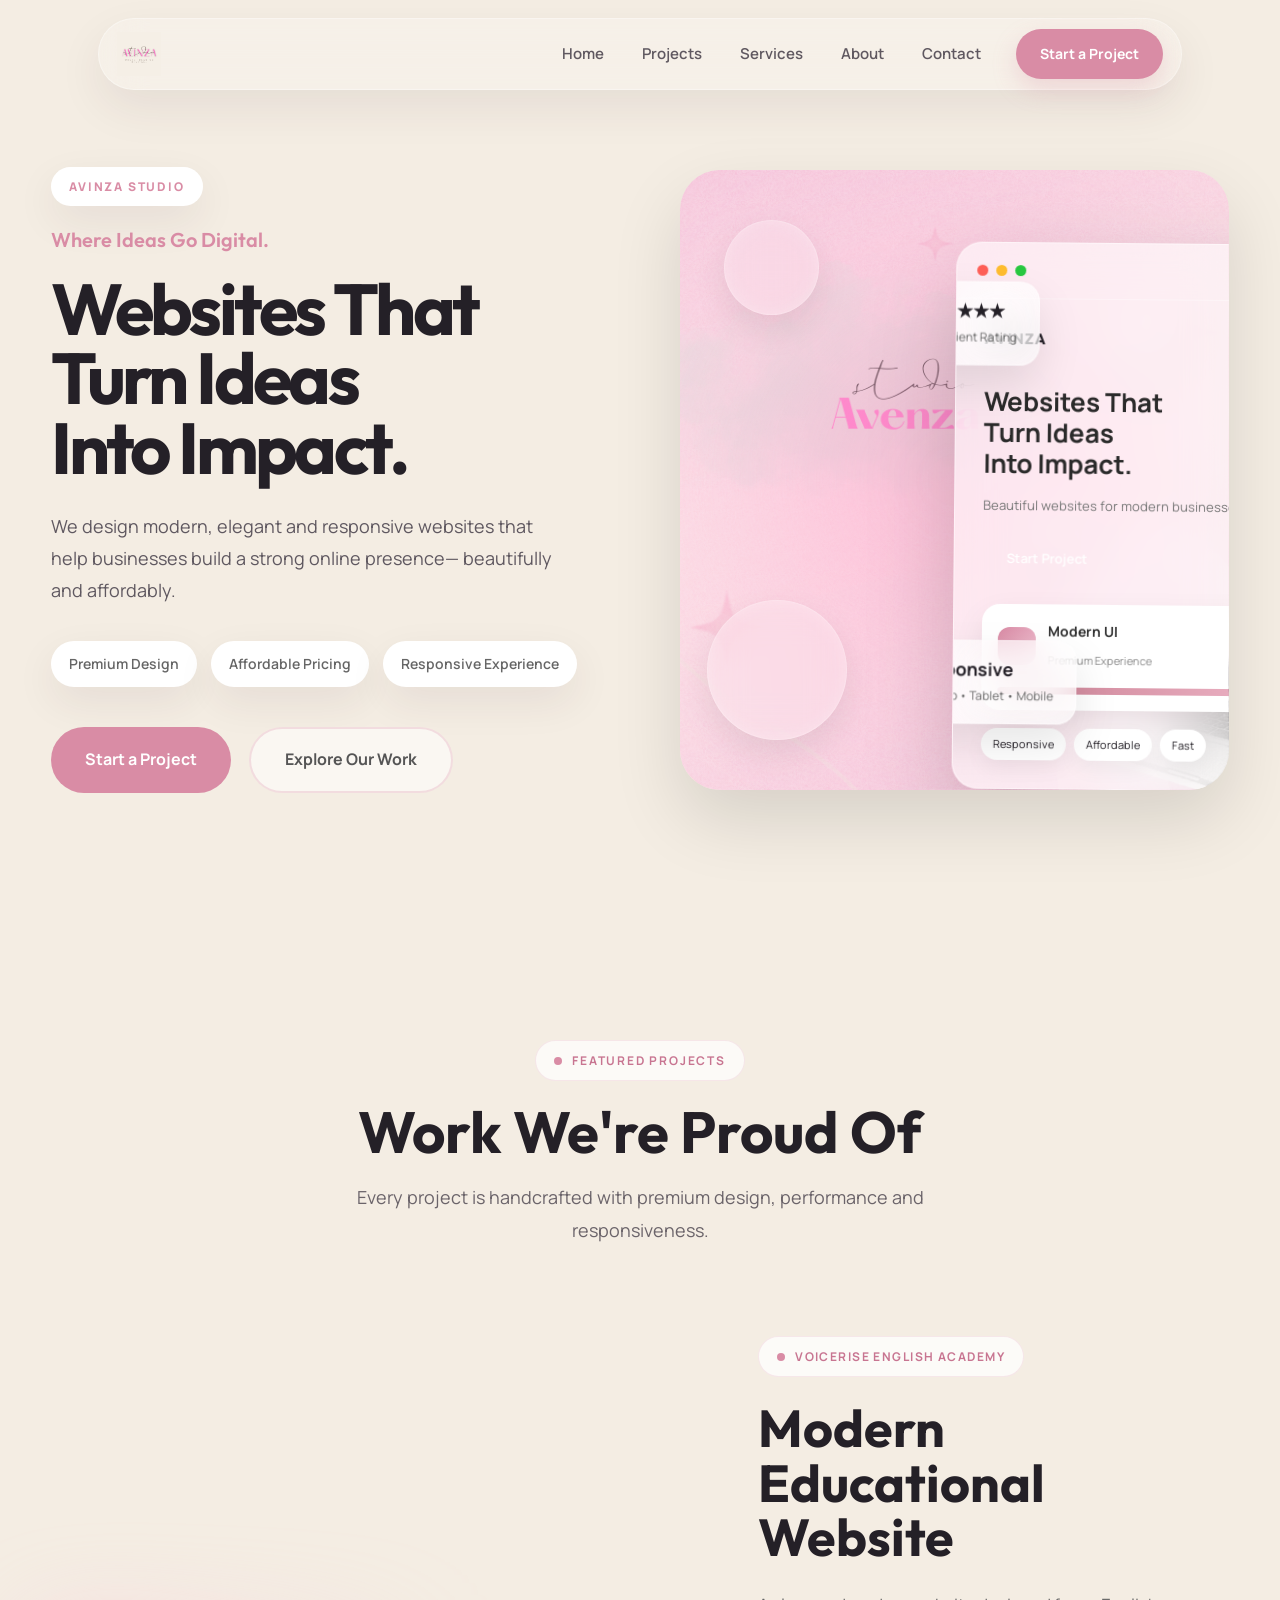
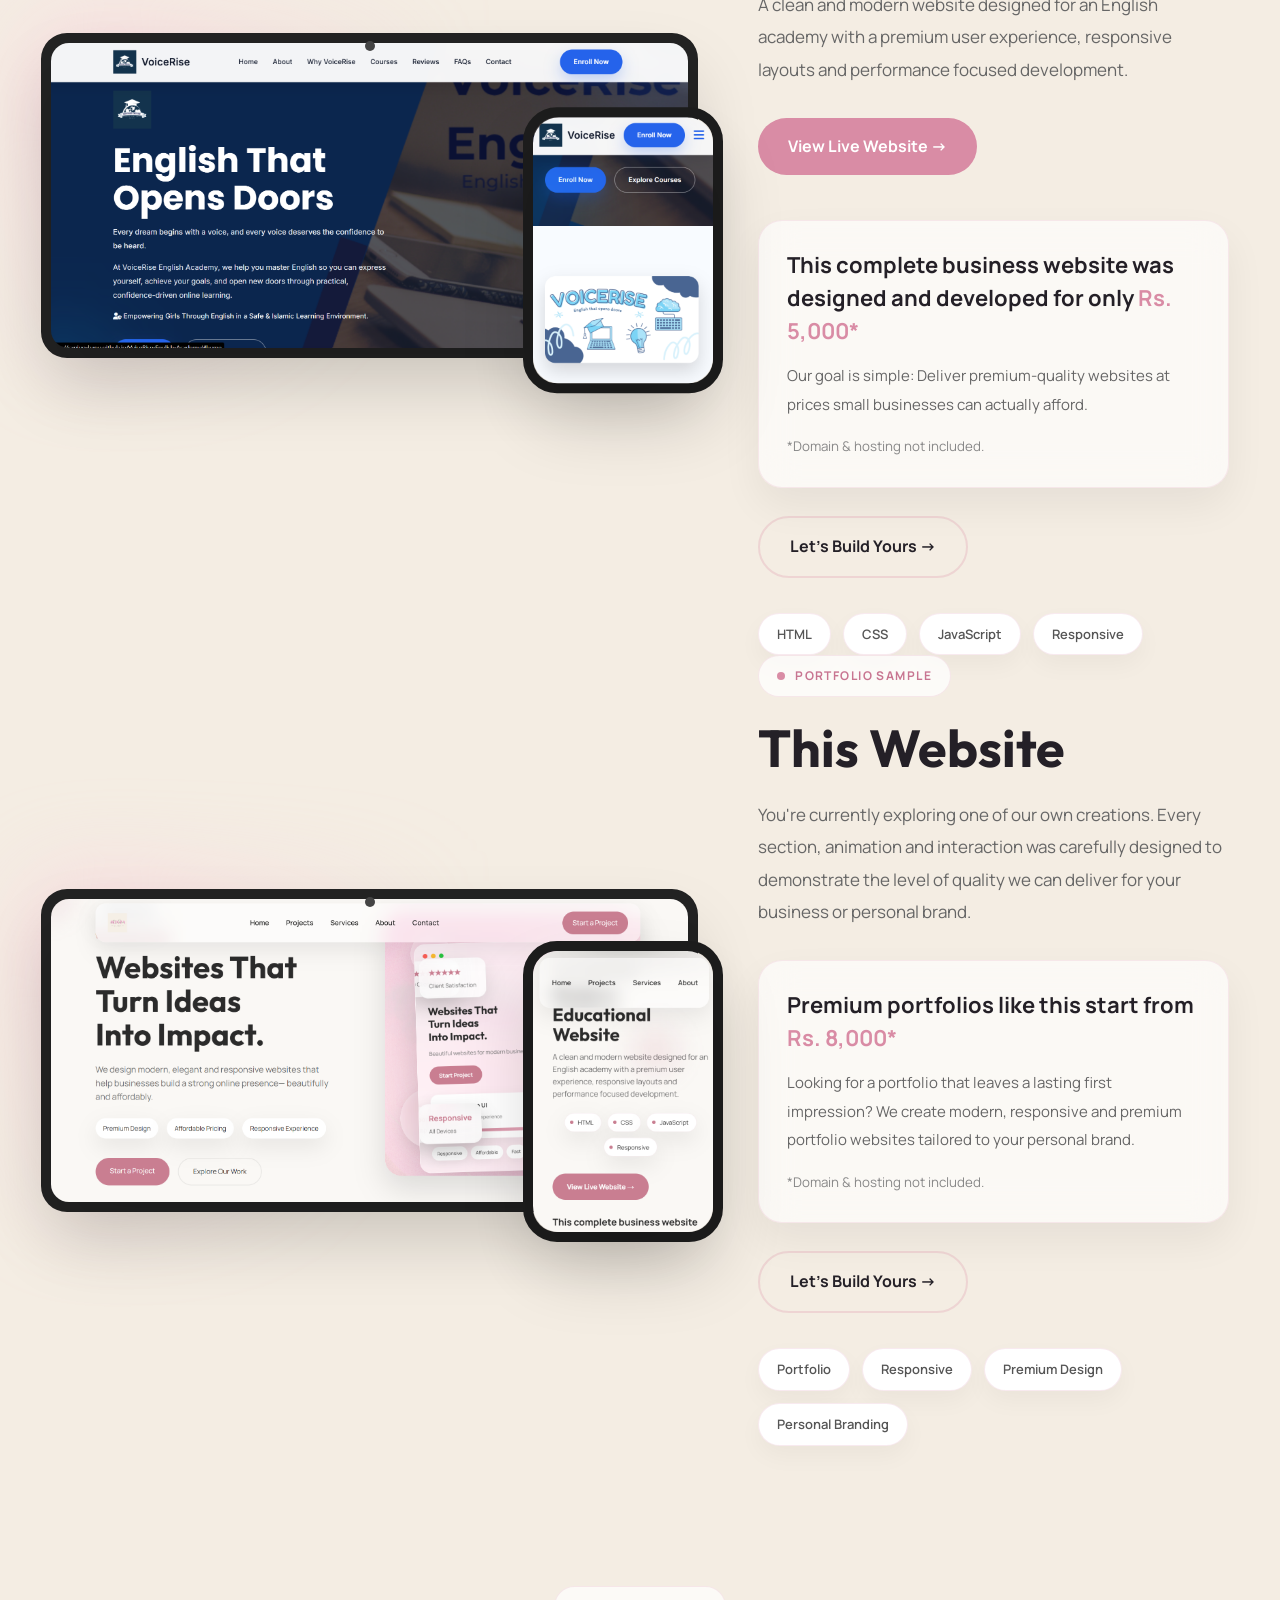
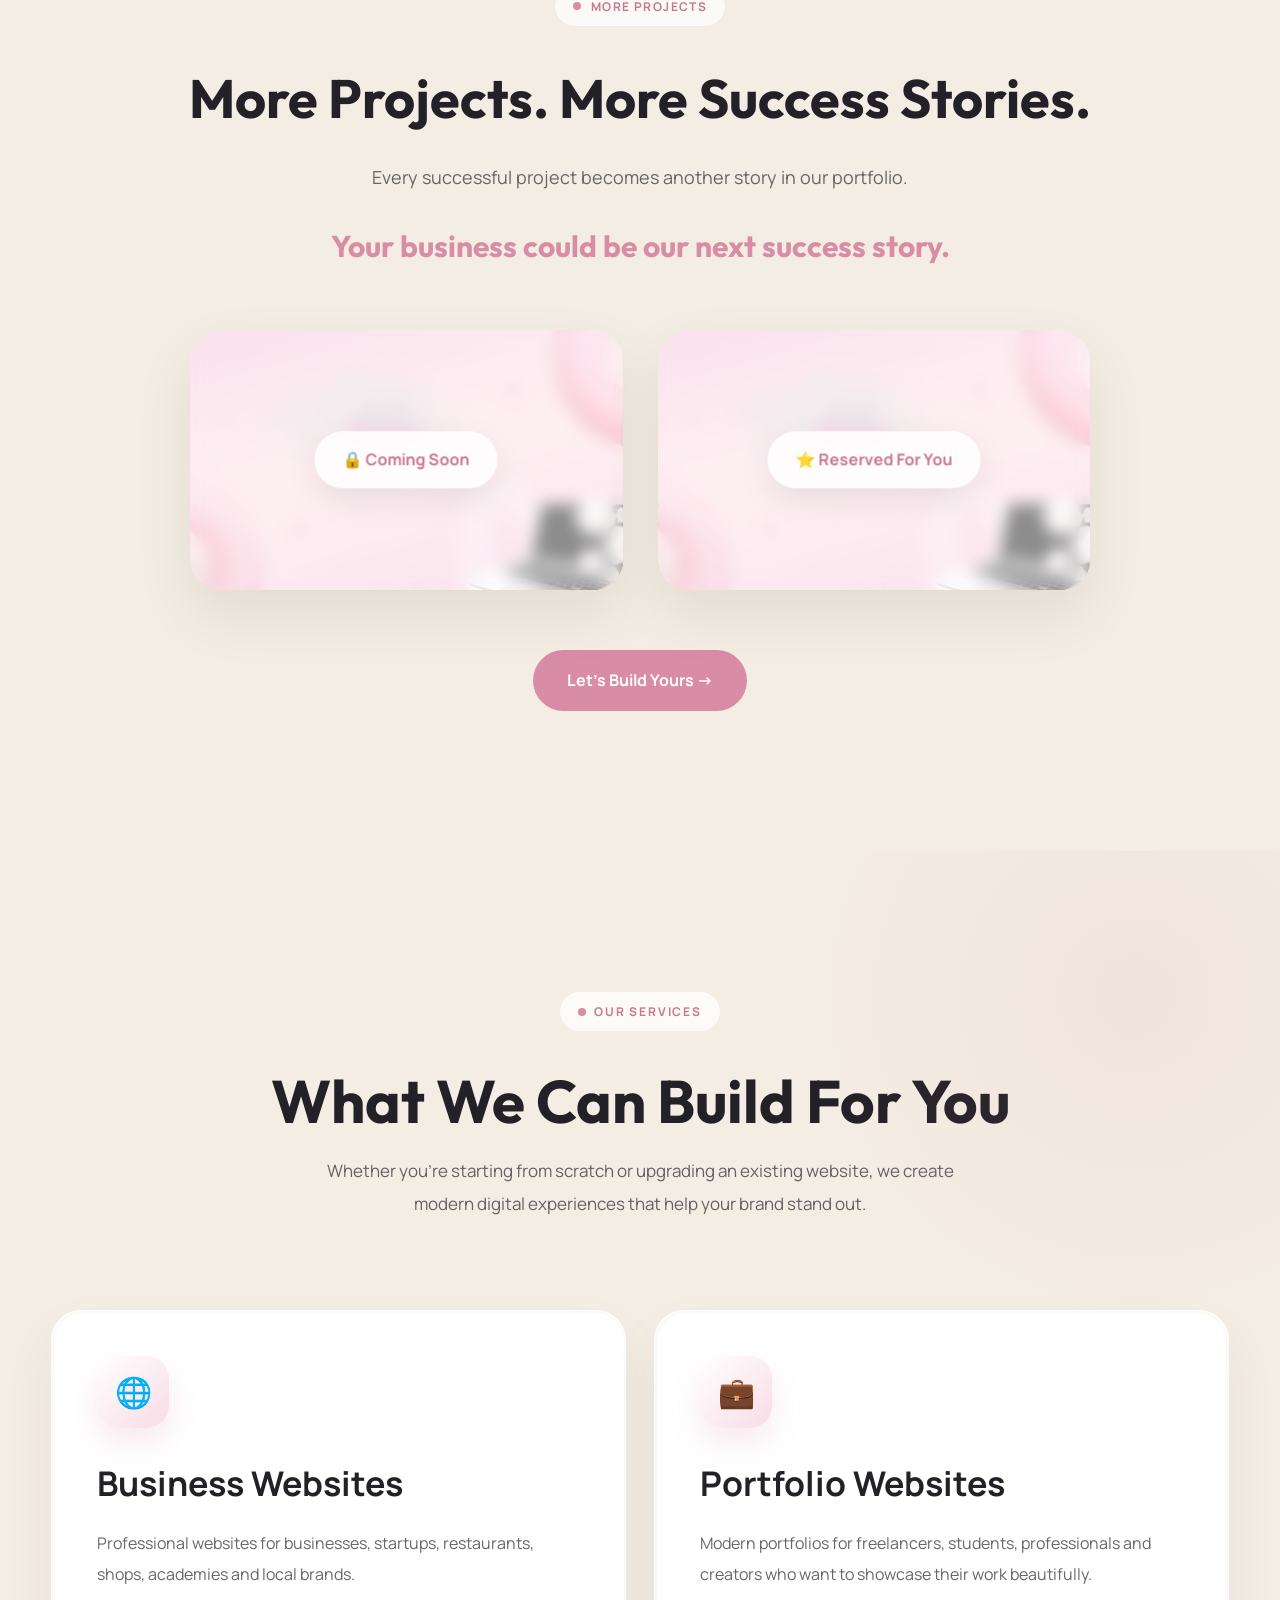
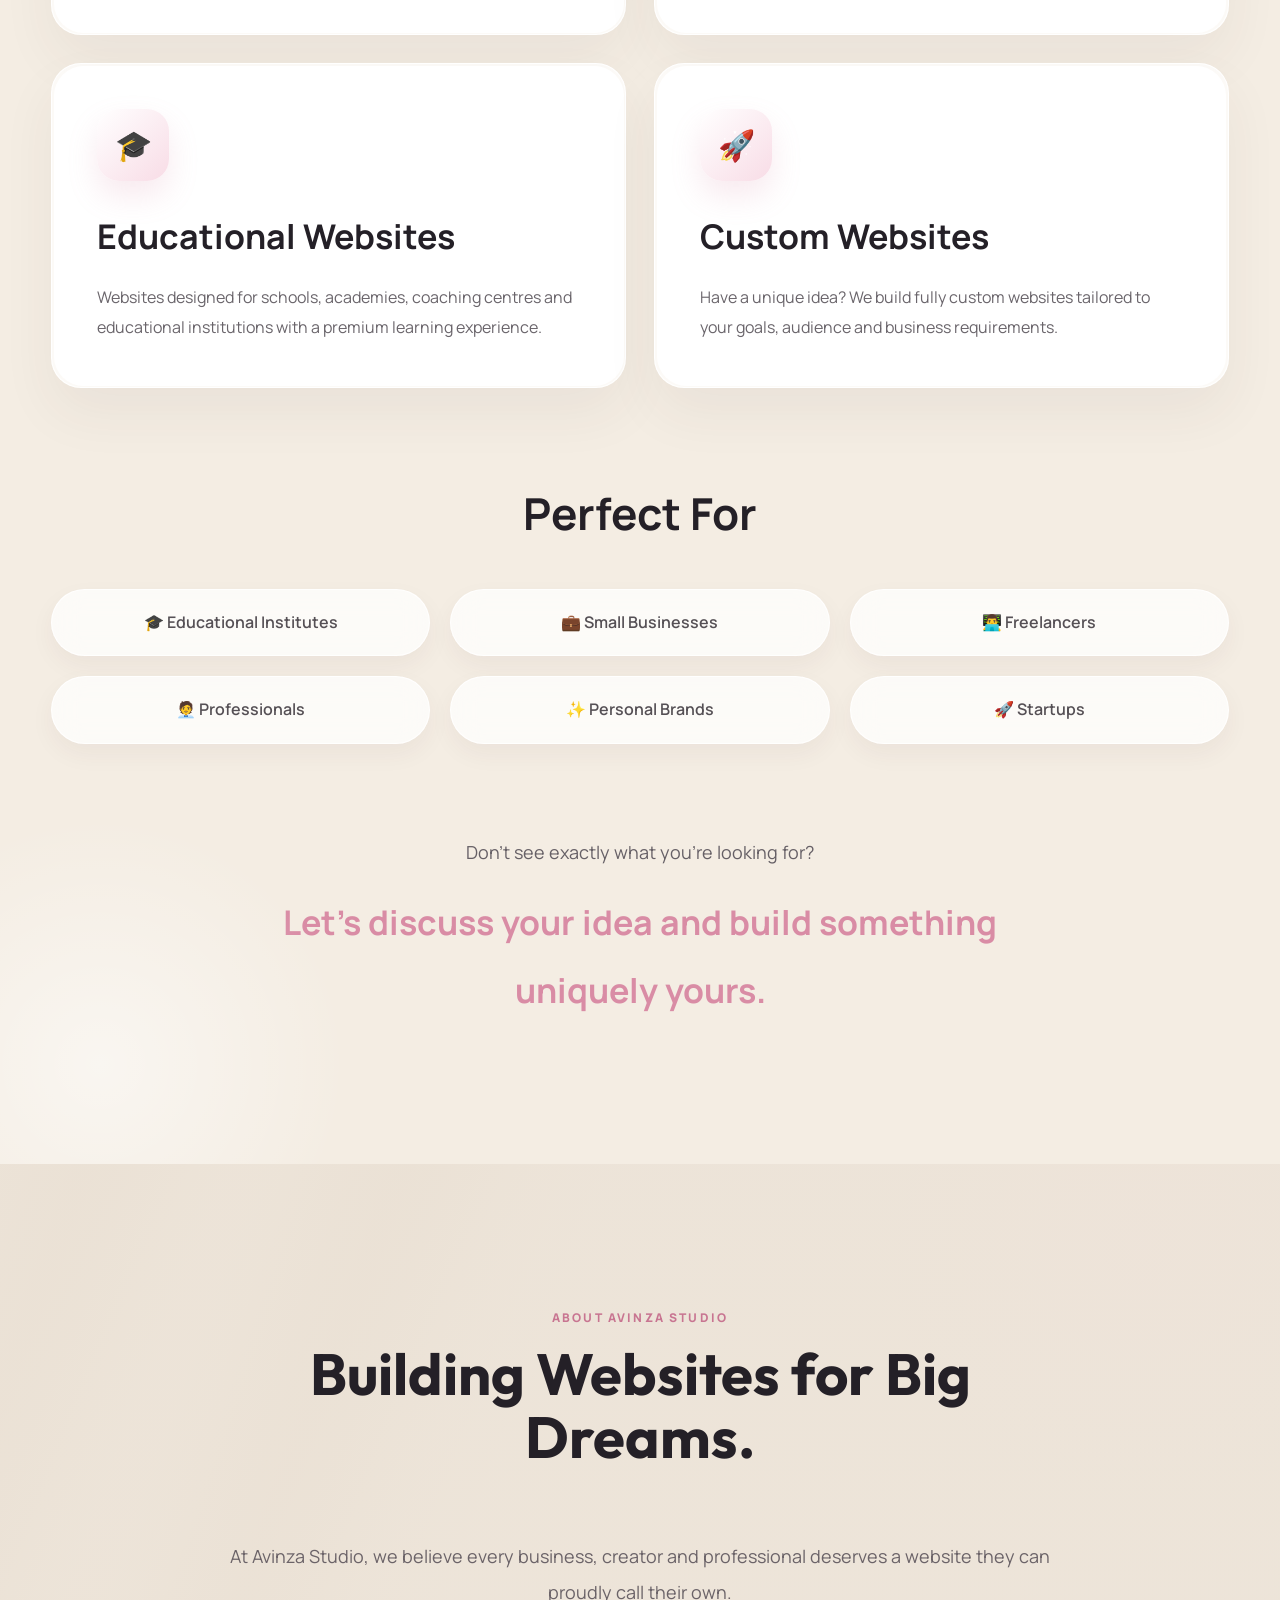
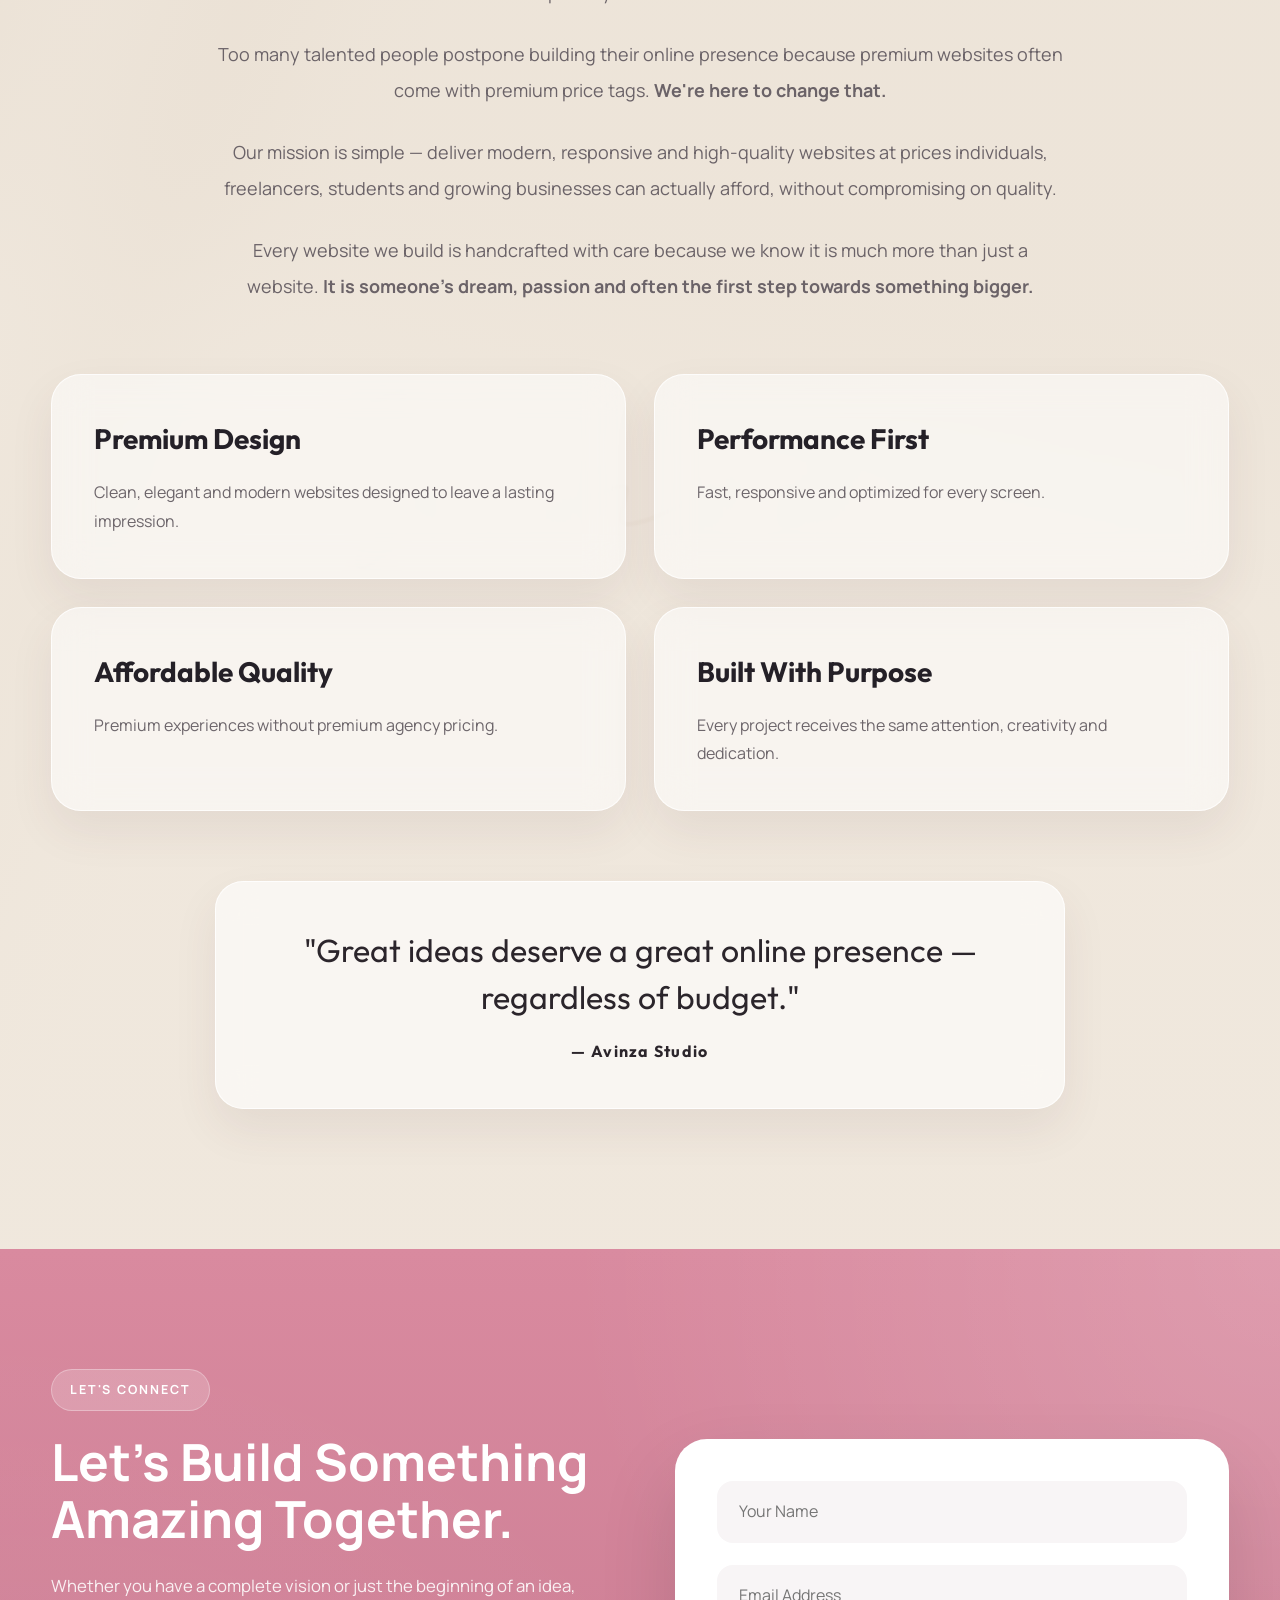
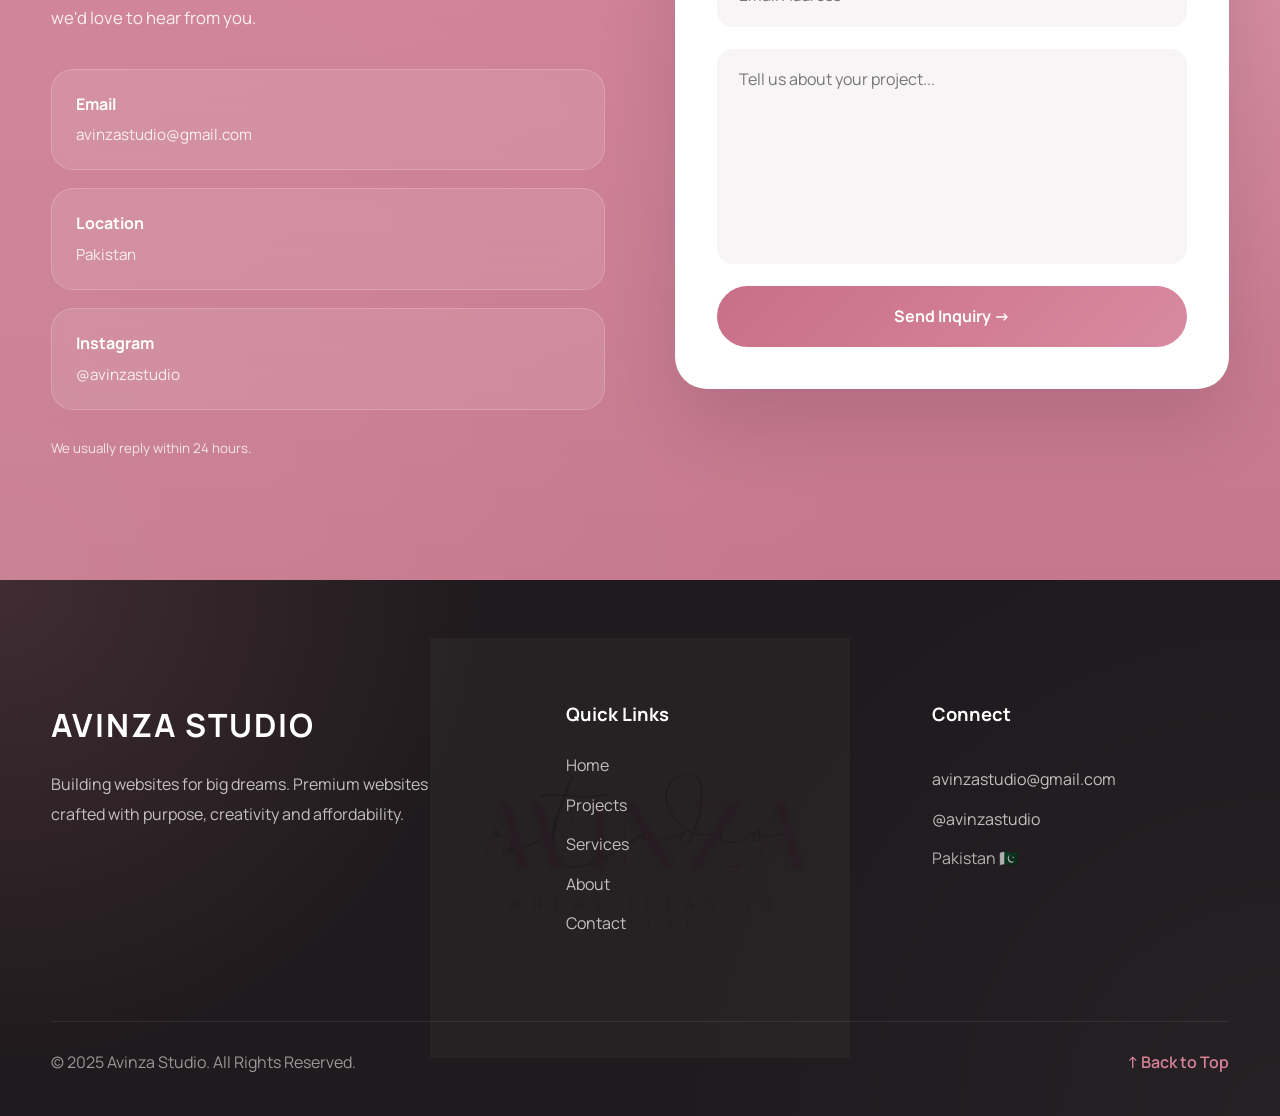
==== index.html @ 719ed737 "avinza-studio" ====
<!DOCTYPE html>
<html lang="en">

<head>

    <!-- Character Encoding -->
    <meta charset="UTF-8">

    <!-- Responsive -->
    <meta name="viewport" content="width=device-width, initial-scale=1.0">

    <!-- Website Title -->
    <title>Avinza Studio | Where Ideas Go Digital.</title>

    <!-- Favicon -->
    <link rel="icon" href="images/logo.png">

    <!-- Google Fonts -->
    <link rel="preconnect" href="https://fonts.googleapis.com">

    <link rel="preconnect" href="https://fonts.gstatic.com" crossorigin>

    <link href="https://fonts.googleapis.com/css2?family=Manrope:wght@300;400;500;600;700;800&family=Outfit:wght@300;400;500;600;700;800&display=swap" rel="stylesheet">

    <!-- CSS -->
    <link rel="stylesheet" href="css/style.css">
    <link rel="stylesheet" href="css/animations.css">
    <link rel="stylesheet" href="css/responsive.css">

</head>

<body>
<div class="cursor-glow"></div>
  <header>

    <div class="container">

        <nav class="navbar">

            <a href="#home" class="logo">

                <img src="images/logo.png" alt="Avinza Logo">

            </a>

            <ul class="nav-links">

    <li>
        <a href="#home">Home</a>
    </li>

    <li>
        <a href="#projects">Projects</a>
    </li>

    <li>
        <a href="#services">Services</a>
    </li>

    <li>
        <a href="#about">About</a>
    </li>

    <li>
        <a href="#contact">Contact</a>
    </li>

</ul>
            <a href="#contact" class="cta-btn">

                Start a Project

            </a>

        </nav>

    </div>

</header>
<!-- =========================================
HERO
========================================= -->

<section class="hero" id="home">

    <div class="container hero-container">

        <!-- LEFT -->

        <div class="hero-content">

            <span class="hero-tag">

                AVINZA STUDIO

            </span>

            <p class="hero-subtitle">

                Where Ideas Go Digital.

            </p>

            <h1>

                Websites That
                <br>
                Turn Ideas
                <br>
                Into Impact.

            </h1>

            <p class="hero-description">

                We design modern, elegant and responsive websites
                that help businesses build a strong online presence—
                beautifully and affordably.

            </p>

            <div class="hero-features">

                <span>Premium Design</span>

                <span>Affordable Pricing</span>

                <span>Responsive Experience</span>

            </div>

            <div class="hero-buttons">

    <a href="#contact" class="primary-btn">

        Start a Project

    </a>

    <a href="#projects" class="secondary-btn">

        Explore Our Work

    </a>

</div>
        </div>

       <!-- RIGHT -->

<div class="hero-image">
<!-- Premium Background Bubbles -->

<div class="bubble bubble-1"></div>
<div class="bubble bubble-2"></div>
<div class="bubble bubble-3"></div>
<div class="bubble bubble-4"></div>
<div class="bubble bubble-5"></div>
    <div class="browser">

        <div class="browser-top">

            <div class="traffic">

                <span class="red"></span>
                <span class="yellow"></span>
                <span class="green"></span>

            </div>

            <span class="browser-address">
                avinza.studio
            </span>

        </div>

        <div class="browser-screen">

            <div class="mini-nav">

                <div class="mini-logo">
                    AVINZA
                </div>

                <div class="mini-menu">

                    <span>Home</span>
                    <span>Projects</span>
                    <span>About</span>

                </div>

            </div>

            <div class="mini-content">

    <h4>

        Websites That
        <br>
        Turn Ideas
        <br>
        Into Impact.

    </h4>

    <p class="mini-description">

        Beautiful websites for modern businesses.

    </p>

    <button class="mini-btn">

        Start Project

    </button>

    <div class="mini-card">

        <div class="card-top">

            <div class="card-icon"></div>

            <div>

                <h5>Modern UI</h5>

                <span>Premium Experience</span>

            </div>

        </div>

        <div class="progress">

            <div class="progress-fill"></div>

        </div>

    </div>
    <!-- Floating Glass Cards -->

<div class="floating-card card-rating">

    <h4>★★★★★</h4>

    <p>4.9 Client Rating</p>

</div>

<div class="floating-card card-responsive">

    <h4>Responsive</h4>

    <p>Desktop • Tablet • Mobile</p>

</div>

<div class="floating-card card-speed">

    <h4>Fast Delivery</h4>

    <p>7–10 Days</p>

</div>
    <!-- Floating Cards -->


    <div class="mini-stats">

        <span>Responsive</span>

        <span>Affordable</span>

        <span>Fast</span>

    </div>

</div>

        </div>

    </div>

</div>

</div>

</div>
</section>
<!-- =========================================
FEATURED PROJECT
========================================= -->

<section class="featured-project" id="projects">

    <div class="container">

        <div class="section-heading">

            <span>FEATURED PROJECTS</span>

            <h2>Work We're Proud Of</h2>

            <p>
                Every project is handcrafted with premium design,
                performance and responsiveness.
            </p>

        </div>

        <!-- =======================
        PROJECT 01
        ======================== -->

        <div class="project-showcase">

            <div class="project-desktop">

                <div class="camera"></div>

                <img src="images/voicerise-desktop.webp.png"
                     alt="VoiceRise Desktop">

                <div class="project-mobile">

                    <img src="images/voicerise-mobile.webp.png"
                         alt="VoiceRise Mobile">

                </div>

            </div>

            <div class="project-info">

                <span class="project-label">

                    VoiceRise English Academy

                </span>

                <h3>

                    Modern Educational Website

                </h3>

                <p>

                    A clean and modern website designed for an English
                    academy with a premium user experience,
                    responsive layouts and performance focused development.

                </p>

                <a href="https://sapino-bano.github.io/VoiceRise-English-Academy/"
                   target="_blank"
                   class="project-btn">

                    View Live Website →

                </a>

                <div class="project-value">

                    <strong>

                        This complete business website was designed
                        and developed for only

                        <span>Rs. 5,000*</span>

                    </strong>

                    <p>

                        Our goal is simple:
                        Deliver premium-quality websites at prices
                        small businesses can actually afford.

                    </p>

                    <small>

                        *Domain & hosting not included.

                    </small>

                </div>

                <a href="#contact"
                   class="project-contact-btn">

                    Let's Build Yours →

                </a>

                <div class="project-tags">

                    <span>HTML</span>
                    <span>CSS</span>
                    <span>JavaScript</span>
                    <span>Responsive</span>

                </div>

            </div>

        </div>

        <!-- =======================
        PROJECT 02
        ======================== -->

        <div class="project-showcase">

            <div class="project-desktop">

                <div class="camera"></div>

                <img src="images/avinza-desktop.png"
                     alt="Avinza Portfolio Desktop">

                <div class="project-mobile">

                    <img src="images/avinza-mobile.png"
                         alt="Avinza Portfolio Mobile">

                </div>

            </div>

            <div class="project-info">

                <span class="project-label">

                    Portfolio Sample

                </span>

                <h3>

                    This Website

                </h3>

                <p>

                    You're currently exploring one of our own creations.
                    Every section, animation and interaction was carefully
                    designed to demonstrate the level of quality we can
                    deliver for your business or personal brand.

                </p>

                <div class="project-value">

                    <strong>

                        Premium portfolios like this start from

                        <span>Rs. 8,000*</span>

                    </strong>

                    <p>

                        Looking for a portfolio that leaves a lasting
                        first impression?

                        We create modern, responsive and premium
                        portfolio websites tailored to your
                        personal brand.

                    </p>

                    <small>

                        *Domain & hosting not included.

                    </small>

                </div>

                <a href="#contact"
                   class="project-contact-btn">

                    Let's Build Yours →

                </a>

                <div class="project-tags">

                    <span>Portfolio</span>
                    <span>Responsive</span>
                    <span>Premium Design</span>
                    <span>Personal Branding</span>

                </div>

            </div>

        </div>

        <!-- =======================
        ENDING
        ======================== -->

        <!-- =======================
MORE PROJECTS
======================= -->

<div class="projects-ending">

    <span class="coming-badge">

        More Projects

    </span>

    <h3>

        More Projects.
        More Success Stories.

    </h3>

    <p>

        Every successful project becomes another story in our portfolio.

    </p>

    <h4>

        Your business could be our next success story.

    </h4>

    <div class="coming-grid">

        <div class="coming-card">

            <div class="coming-overlay">

                🔒 Coming Soon

            </div>

        </div>

        <div class="coming-card">

            <div class="coming-overlay">

                ⭐ Reserved For You

            </div>

        </div>

    </div>

    <a href="#contact" class="coming-btn">

        Let's Build Yours →

    </a>

</div>

    </div>

</section>

<section class="services" id="services">

    <div class="container">

        <div class="section-heading">

            <span>OUR SERVICES</span>

            <h2>What We Can Build For You</h2>

            <p>
                Whether you're starting from scratch or upgrading an existing
                website, we create modern digital experiences that help your
                brand stand out.
            </p>

        </div>

        <div class="services-grid">

            <!-- Service 1 -->

            <div class="service-card">

                <div class="service-icon">🌐</div>

                <h3>Business Websites</h3>

                <p>
                    Professional websites for businesses, startups,
                    restaurants, shops, academies and local brands.
                </p>

            </div>

            <!-- Service 2 -->

            <div class="service-card">

                <div class="service-icon">💼</div>

                <h3>Portfolio Websites</h3>

                <p>
                    Modern portfolios for freelancers, students,
                    professionals and creators who want to showcase
                    their work beautifully.
                </p>

            </div>

            <!-- Service 3 -->

            <div class="service-card">

                <div class="service-icon">🎓</div>

                <h3>Educational Websites</h3>

                <p>
                    Websites designed for schools, academies,
                    coaching centres and educational institutions
                    with a premium learning experience.
                </p>

            </div>

            <!-- Service 4 -->

            <div class="service-card">

                <div class="service-icon">🚀</div>

                <h3>Custom Websites</h3>

                <p>
                    Have a unique idea?
                    We build fully custom websites tailored to your
                    goals, audience and business requirements.
                </p>

            </div>

        </div>
<div class="services-target">

    <h3>Perfect For</h3>

    <div class="target-grid">

        <div class="target-item">🎓 Educational Institutes</div>

        <div class="target-item">💼 Small Businesses</div>

        <div class="target-item">👨‍💻 Freelancers</div>

        <div class="target-item">🧑‍💼 Professionals</div>

        <div class="target-item">✨ Personal Brands</div>

        <div class="target-item">🚀 Startups</div>

    </div>

</div>
        <div class="services-footer">

            <p>

                Don't see exactly what you're looking for?

                <strong>
                    Let's discuss your idea and build something
                    uniquely yours.
                </strong>

            </p>

        </div>

    </div>

</section>
<section class="about-studio" id="about">

    <div class="about-overlay">

        <div class="container">

            <div class="section-heading">

                <span>ABOUT AVINZA STUDIO</span>

                <h2>Building Websites for Big Dreams.</h2>

            </div>

            <div class="about-content">

                <p>

                    At Avinza Studio, we believe every business,
                    creator and professional deserves a website
                    they can proudly call their own.

                </p>

                <p>

                    Too many talented people postpone building
                    their online presence because premium
                    websites often come with premium price tags.

                    <strong>We're here to change that.</strong>

                </p>

                <p>

                    Our mission is simple — deliver modern,
                    responsive and high-quality websites at
                    prices individuals, freelancers, students
                    and growing businesses can actually afford,
                    without compromising on quality.

                </p>

                <p>

                    Every website we build is handcrafted with
                    care because we know it is much more than
                    just a website.

                    <strong>

                        It is someone's dream, passion and often
                        the first step towards something bigger.

                    </strong>

                </p>

            </div>

            <div class="about-grid">

                <div class="about-card">

                    <h3>Premium Design</h3>

                    <p>
                        Clean, elegant and modern websites
                        designed to leave a lasting impression.
                    </p>

                </div>

                <div class="about-card">

                    <h3>Performance First</h3>

                    <p>
                        Fast, responsive and optimized
                        for every screen.
                    </p>

                </div>

                <div class="about-card">

                    <h3>Affordable Quality</h3>

                    <p>
                        Premium experiences without
                        premium agency pricing.
                    </p>

                </div>

                <div class="about-card">

                    <h3>Built With Purpose</h3>

                    <p>
                        Every project receives the same
                        attention, creativity and dedication.
                    </p>

                </div>

            </div>

            <blockquote class="about-quote">

                "Great ideas deserve a great online presence —
                regardless of budget."

                <span>— Avinza Studio</span>

            </blockquote>

        </div>

    </div>

</section>
<section class="contact" id="contact">

    <div class="container">

        <div class="contact-wrapper">

            <!-- Left -->

            <div class="contact-info">

                <span>LET'S CONNECT</span>

                <h2>

                    Let's Build Something
                    Amazing Together.

                </h2>

                <p>

                    Whether you have a complete vision or just
                    the beginning of an idea, we'd love to hear
                    from you.

                </p>

                <div class="contact-cards">

                    <a href="mailto:avinzastudio@gmail.com" class="contact-card">

                        <h4>Email</h4>

                        <p>avinzastudio@gmail.com</p>

                    </a>

                    <div class="contact-card">

                        <h4>Location</h4>

                        <p>Pakistan</p>

                    </div>

                    <a href="https://www.instagram.com/avinzastudio?utm_source=qr&igsh=NDVqdWRyMW4xcWEy"
                       target="_blank"
                       class="contact-card">

                        <h4>Instagram</h4>

                        <p>@avinzastudio</p>

                    </a>

                </div>

                <small>

                    We usually reply within 24 hours.

                </small>

            </div>

            <!-- Right -->

            <div class="contact-form">

<form action="https://formsubmit.co/avinzastudio@gmail.com" method="POST">

<input type="hidden" name="_subject" value="New Website Inquiry - Avinza Studio">

<input type="hidden" name="_captcha" value="false">

<input type="hidden" name="_template" value="table">



<input
type="text"
name="name"
placeholder="Your Name"
required>

<input
type="email"
name="email"
placeholder="Email Address"
required>


<textarea
name="message"
rows="7"
placeholder="Tell us about your project..."
required></textarea>
<button type="submit">

Send Inquiry →

</button>

</form>

</div>
        </div>

    </div>

</section>
<footer class="footer">

    <div class="footer-logo-bg">

        <img src="images/logo.png" alt="Avinza Studio Logo">

    </div>

    <div class="container">

        <div class="footer-content">

            <!-- Brand -->

            <div class="footer-brand">

                <h2>AVINZA STUDIO</h2>

                <p>

                    Building websites for big dreams.

                    Premium websites crafted with purpose,
                    creativity and affordability.

                </p>

            </div>

            <!-- Quick Links -->

            <div class="footer-links">

                <h3>Quick Links</h3>

                <ul>

                    <li><a href="#home">Home</a></li>

                    <li><a href="#projects">Projects</a></li>

                    <li><a href="#services">Services</a></li>

                    <li><a href="#about">About</a></li>

                    <li><a href="#contact">Contact</a></li>

                </ul>

            </div>

            <!-- Contact -->

            <div class="footer-contact">

                <h3>Connect</h3>

                <a href="mailto:avinzastudio@gmail.com">

                    avinzastudio@gmail.com

                </a>

                <a href="https://www.instagram.com/avinzastudio?utm_source=qr&igsh=NDVqdWRyMW4xcWEy"

                   target="_blank">

                    @avinzastudio

                </a>

                <span>Pakistan 🇵🇰</span>

            </div>

        </div>

        <div class="footer-bottom">

            <p>

                © 2025 Avinza Studio. All Rights Reserved.

            </p>

            <a href="#home" class="back-top">

                ↑ Back to Top

            </a>

        </div>

    </div>

</footer>
<script src="js/main.js"></script>
<script src="js/animation.js"></script>

</body>

</html>
---- css/style.css ----
/*==========================================================
AVINZA STUDIO
GLOBAL STYLES
==========================================================*/

/*==========================
RESET
==========================*/

*{
    margin:0;
    padding:0;
    box-sizing:border-box;
}

html{
    scroll-behavior:smooth;
}

body{

    font-family:"Manrope",sans-serif;

    background:#f4ede3;

    color:#242027;

    line-height:1.6;

    overflow-x:hidden;

}

img{

    display:block;

    max-width:100%;

}

a{

    text-decoration:none;

    color:inherit;

}

ul{

    list-style:none;

}

button,
input,
textarea{

    font:inherit;

}

button{

    border:none;

    cursor:pointer;

}

/*==========================
ROOT
==========================*/

:root{

    --color-primary:#d98ca5;

    --color-primary-hover:#c87591;

    --color-primary-light:#f6dfe7;

    --color-bg:#f4ede3;

    --color-white:#ffffff;

    --color-dark:#242027;

    --color-text:#5f5860;

    --color-muted:#8b838a;

    --color-border:rgba(217,140,165,.18);

    --shadow-soft:
    0 15px 40px rgba(70,35,50,.08);

    --shadow:
    0 25px 60px rgba(70,35,50,.12);

    --radius-lg:28px;

    --radius-md:20px;

    --radius-sm:14px;

    --container:1200px;

}

/*==========================
CONTAINER
==========================*/

.container{

    width:min(92%,var(--container));

    margin:auto;

}

/*==========================
CURSOR GLOW
==========================*/

.cursor-glow{

    position:fixed;

    width:220px;

    height:220px;

    border-radius:50%;

    pointer-events:none;

    transform:translate(-50%,-50%);

    background:
    radial-gradient(circle,
    rgba(217,140,165,.16),
    transparent 70%);

    filter:blur(18px);

    z-index:9999;

    opacity:0;

    transition:opacity .3s;

}


/*==========================================================
HEADER
==========================================================*/

header{

    position:fixed;

    top:18px;

    left:0;

    width:100%;

    z-index:1000;

    transition:.35s ease;

}

/*==========================
NAVBAR
==========================*/

.navbar{

    width:min(1200px,92%);

    margin:auto;

    display:flex;

    align-items:center;

    justify-content:space-between;

    gap:35px;

    padding:10px 18px;

    border-radius:999px;

    background:rgba(255,255,255,.18);

    backdrop-filter:blur(22px);

    -webkit-backdrop-filter:blur(22px);

    border:1px solid rgba(255,255,255,.35);

    box-shadow:
    0 18px 45px rgba(70,35,50,.08);

    transition:.35s;

}

/*==========================
SCROLL EFFECT
==========================*/

header.scrolled .navbar{

    background:rgba(255,255,255,.72);

    backdrop-filter:blur(28px);

    -webkit-backdrop-filter:blur(28px);

    box-shadow:
    0 20px 45px rgba(70,35,50,.14);

}

/*==========================
LOGO
==========================*/

.logo{

    display:flex;

    align-items:center;

    flex-shrink:0;

}

.logo img{

    height:44px;

    width:auto;

}

/*==========================
NAV LINKS
==========================*/

.nav-links{

    display:flex;

    align-items:center;

    gap:38px;

    margin-left:auto;

}

.nav-links a{

    position:relative;

    font-size:15px;

    font-weight:600;

    color:var(--color-text);

    transition:.3s;

}

.nav-links a::after{

    content:"";

    position:absolute;

    left:0;

    bottom:-6px;

    width:100%;

    height:2px;

    background:var(--color-primary);

    border-radius:999px;

    transform:scaleX(0);

    transform-origin:center;

    transition:.3s;

}

.nav-links a:hover{

    color:var(--color-primary-hover);

}

.nav-links a:hover::after{

    transform:scaleX(1);

}

/*==========================
CTA BUTTON
==========================*/

.cta-btn{

    display:inline-flex;

    align-items:center;

    justify-content:center;

    padding:14px 24px;

    border-radius:999px;

    background:var(--color-primary);

    color:#fff;

    font-size:14px;

    font-weight:700;

    transition:.3s;

    box-shadow:
    0 10px 25px rgba(217,140,165,.28);

}

.cta-btn:hover{

    background:var(--color-primary-hover);

    transform:translateY(-2px);

}

/*==========================
SECTION TITLE
==========================*/

.section-heading{

    text-align:center;

    max-width:760px;

    margin:0 auto 70px;

}

.section-heading span{

    display:inline-block;

    margin-bottom:16px;

    color:var(--color-primary-hover);

    font-size:12px;

    font-weight:800;

    letter-spacing:.18em;

    text-transform:uppercase;

}

.section-heading h2{

    font-family:"Outfit",sans-serif;

    font-size:clamp(38px,5vw,58px);

    line-height:1.08;

    color:var(--color-dark);

    margin-bottom:18px;

}

.section-heading p{

    color:var(--color-text);

    font-size:16px;

    line-height:1.8;

}

/*==========================
MOBILE
==========================*/

@media(max-width:991px){

header{

    top:14px;

}

.navbar{

    padding:12px 16px;

}

.logo img{

    height:38px;

}

.nav-links{

    display:none;

}

.cta-btn{

    padding:12px 18px;

    font-size:13px;

}

}
/*==========================================================
HERO SECTION
==========================================================*/

.hero{

    position:relative;

    min-height:100vh;

    display:flex;

    align-items:center;

    padding:160px 0 100px;

    overflow:hidden;

    background:#f4ede3;

}

/*==========================================================
HERO CONTAINER
==========================================================*/

.hero-container{

    display:grid;

    grid-template-columns:1fr 1fr;

    align-items:center;

    gap:80px;

}

/*==========================================================
LEFT SIDE
==========================================================*/

.hero-content{

    position:relative;

    z-index:5;

}

.hero-tag{

    display:inline-block;

    padding:10px 18px;

    border-radius:999px;

    background:#ffffff;

    box-shadow:var(--shadow-soft);

    color:var(--color-primary);

    font-size:12px;

    font-weight:800;

    letter-spacing:.15em;

    margin-bottom:18px;

}

.hero-subtitle{

    color:var(--color-primary);

    font-family:"Outfit",sans-serif;

    font-size:20px;

    font-weight:600;

    margin-bottom:18px;

}

.hero h1{

    font-family:"Outfit",sans-serif;

    font-size:72px;

    line-height:.96;

    letter-spacing:-.05em;

    color:var(--color-dark);

    margin-bottom:28px;

}

.hero-description{

    max-width:520px;

    font-size:18px;

    color:var(--color-text);

    line-height:1.8;

    margin-bottom:34px;

}

.hero-features{

    display:flex;

    flex-wrap:wrap;

    gap:14px;

    margin-bottom:40px;

}

.hero-features span{

    background:#ffffff;

    padding:12px 18px;

    border-radius:999px;

    box-shadow:var(--shadow-soft);

    font-size:14px;

    font-weight:600;

    color:#666;

}

.hero-buttons{

    display:flex;

    gap:18px;

}

.primary-btn{

    display:inline-flex;

    align-items:center;

    justify-content:center;

    padding:18px 34px;

    border-radius:999px;

    background:var(--color-primary);

    color:#fff;

    font-weight:700;

    transition:.35s;

}

.primary-btn:hover{

    background:var(--color-primary-hover);

    transform:translateY(-3px);

}

.secondary-btn{

    display:inline-flex;

    align-items:center;

    justify-content:center;

    padding:18px 34px;

    border-radius:999px;

    border:2px solid rgba(217,140,165,.25);

    background:rgba(255,255,255,.55);

    backdrop-filter:blur(14px);

    color:#555;

    font-weight:700;

    transition:.35s;

}

.secondary-btn:hover{

    background:#fff;

    transform:translateY(-3px);

}

/*==========================================================
RIGHT SIDE
==========================================================*/

.hero-image{

    position:relative;

    height:620px;

    border-radius:40px;

    overflow:hidden;

    display:flex;

    justify-content:center;

    align-items:center;

    background:

    linear-gradient(

        rgba(250,248,245,.18),

        rgba(250,248,245,.18)

    ),

    url("../images/hero-bg.png");

    background-size:cover;

    background-position:center;

    background-repeat:no-repeat;

    box-shadow:0 30px 70px rgba(0,0,0,.12);

    isolation:isolate;

}

/*==========================================================
PINK GLOW
==========================================================*/

.hero-image::before{

    content:"";

    position:absolute;

    left:50%;

    top:50%;

    transform:translate(-50%,-50%);

    width:650px;

    height:650px;

    border-radius:50%;

    background:

    radial-gradient(

        circle,

        rgba(255,140,190,.55) 0%,

        rgba(255,170,210,.28) 42%,

        transparent 72%

    );

    filter:blur(90px);

    animation:glowPulse 6s ease-in-out infinite;

    z-index:0;

}

@keyframes glowPulse{

0%{

transform:translate(-50%,-50%) scale(1);

opacity:.75;

}

50%{

transform:translate(-50%,-50%) scale(1.08);

opacity:1;

}

100%{

transform:translate(-50%,-50%) scale(1);

opacity:.75;

}

}
/*==========================================================
PREMIUM GLASS BROWSER
==========================================================*/

.browser{

    position:absolute;

    top:70px;

    left:50%;

    width:450px;

    transform:translateX(-50%) rotate(-2deg);

    background:rgba(255,255,255,.58);

    backdrop-filter:blur(24px);

    -webkit-backdrop-filter:blur(24px);

    border:1px solid rgba(255,255,255,.45);

    border-radius:26px;

    overflow:hidden;

    box-shadow:
    0 35px 90px rgba(0,0,0,.18);

    z-index:5;

    animation:browserFloat 6s ease-in-out infinite;

}


/*==========================================================
TOP BAR
==========================================================*/

.browser-top{

    height:56px;

    display:flex;

    align-items:center;

    justify-content:space-between;

    padding:0 20px;

    border-bottom:1px solid rgba(255,255,255,.35);

}


.traffic{

    display:flex;

    gap:8px;

}

.traffic span{

    width:11px;

    height:11px;

    border-radius:50%;

}

.red{

    background:#ff5f57;

}

.yellow{

    background:#ffbd2f;

}

.green{

    background:#28c840;

}

.browser-address{

    font-size:13px;

    font-weight:600;

    color:#666;

}


/*==========================================================
SCREEN
==========================================================*/

.browser-screen{

    padding:28px;

}


/*==========================================================
MINI NAV
==========================================================*/

.mini-nav{

    display:flex;

    justify-content:space-between;

    align-items:center;

    margin-bottom:35px;

}

.mini-logo{

    font-family:"Outfit",sans-serif;

    font-size:15px;

    font-weight:700;

    color:var(--pink);

    letter-spacing:1px;

}

.mini-menu{

    display:flex;

    gap:18px;

}

.mini-menu span{

    font-size:11px;

    color:#777;

}


/*==========================================================
CONTENT
==========================================================*/

.mini-content h4{

    font-size:26px;

    line-height:1.2;

    color:#2a2a2a;

    margin-bottom:15px;

}

.mini-description{

    font-size:13px;

    color:#777;

    margin-bottom:22px;

}


/*==========================================================
BUTTON
==========================================================*/

.mini-btn{

    background:var(--pink);

    color:#fff;

    border:none;

    border-radius:999px;

    padding:11px 24px;

    font-size:13px;

    font-weight:600;

    margin-bottom:24px;

    transition:.35s;

}

.mini-btn:hover{

    background:var(--pink-dark);

}


/*==========================================================
PROJECT CARD
==========================================================*/

.mini-card{

    background:#fff;

    border-radius:18px;

    padding:16px;

    box-shadow:
    0 12px 30px rgba(0,0,0,.08);

}

.card-top{

    display:flex;

    align-items:center;

    gap:12px;

}

.card-icon{

    width:38px;

    height:38px;

    border-radius:12px;

    background:
    linear-gradient(
    135deg,
    #d88aa4,
    #f3c7d7
    );

}

.card-top h5{

    font-size:14px;

    margin-bottom:3px;

    color:#333;

}

.card-top span{

    font-size:11px;

    color:#888;

}


/*==========================================================
PROGRESS BAR
==========================================================*/

.progress{

    margin-top:16px;

    width:100%;

    height:7px;

    background:#ececec;

    border-radius:999px;

    overflow:hidden;

}

.progress-fill{

    width:82%;

    height:100%;

    background:
    linear-gradient(
    90deg,
    #c97e91,
    #efb7c9
    );

}


/*==========================================================
STATS
==========================================================*/

.mini-stats{

    display:flex;

    gap:8px;

    flex-wrap:wrap;

    margin-top:18px;

}

.mini-stats span{

    background:#fff;

    padding:7px 12px;

    border-radius:999px;

    font-size:11px;

    box-shadow:
    0 8px 20px rgba(0,0,0,.05);

}


/*==========================================================
FLOATING
==========================================================*/

@keyframes browserFloat{

0%{

transform:translateX(-50%) rotate(-2deg) translateY(0);

}

50%{

transform:translateX(-50%) rotate(-1deg) translateY(-8px);

}

100%{

transform:translateX(-50%) rotate(-2deg) translateY(0);

}

}
/*==========================================================
FLOATING GLASS CARDS
==========================================================*/

.floating-card{

    position:absolute;

    padding:18px 22px;

    border-radius:20px;

    background:rgba(255,255,255,.58);

    backdrop-filter:blur(20px);

    -webkit-backdrop-filter:blur(20px);

    border:1px solid rgba(255,255,255,.42);

    box-shadow:
        0 20px 45px rgba(0,0,0,.10);

    z-index:8;

    transition:.35s ease;

    animation:cardFloat 6s ease-in-out infinite;

}

.floating-card:hover{

    transform:translateY(-8px) scale(1.03);

}

.floating-card h4{

    color:var(--pink);

    font-size:18px;

    margin-bottom:5px;

}

.floating-card p{

    font-size:12px;

    color:#666;

    white-space:nowrap;

}


/*==========================================================
CARD POSITIONS
==========================================================*/

.card-rating{

    top:35px;

    left:-55px;

}

.card-responsive{

    bottom:70px;

    left:-65px;

    animation-delay:2s;

}

.card-speed{

    right:-55px;

    top:220px;

    animation-delay:4s;

}


/*==========================================================
BUBBLES
==========================================================*/

.bubble{

    position:absolute;

    border-radius:50%;

    background:rgba(255,255,255,.18);

    backdrop-filter:blur(18px);

    -webkit-backdrop-filter:blur(18px);

    border:1px solid rgba(255,255,255,.25);

    box-shadow:

        inset 0 0 15px rgba(255,255,255,.22),

        0 15px 35px rgba(0,0,0,.08);

    z-index:1;

    animation:bubbleFloat 10s ease-in-out infinite;

}


.bubble-1{

    width:95px;

    height:95px;

    top:8%;

    left:8%;

}

.bubble-2{

    width:60px;

    height:60px;

    top:22%;

    right:10%;

    animation-delay:2s;

}

.bubble-3{

    width:140px;

    height:140px;

    bottom:8%;

    left:5%;

    animation-delay:4s;

}

.bubble-4{

    width:70px;

    height:70px;

    bottom:18%;

    right:8%;

    animation-delay:6s;

}

.bubble-5{

    width:48px;

    height:48px;

    top:55%;

    right:28%;

    animation-delay:8s;

}


/*==========================================================
ANIMATIONS
==========================================================*/

@keyframes cardFloat{

0%{

transform:translateY(0);

}

50%{

transform:translateY(-8px);

}

100%{

transform:translateY(0);

}

}

@keyframes bubbleFloat{

0%{

transform:translateY(0);

}

50%{

transform:translateY(-18px);

}

100%{

transform:translateY(0);

}

}


/*==========================================================
ENTRANCE ANIMATION
==========================================================*/

.hero-content{

    animation:fadeLeft 1s ease forwards;

}

.browser{

    animation:

        fadeBrowser 1.2s ease,

        browserFloat 6s ease-in-out infinite 1.2s;

}

@keyframes fadeLeft{

from{

opacity:0;

transform:translateY(40px);

}

to{

opacity:1;

transform:translateY(0);

}

}

@keyframes fadeBrowser{

from{

opacity:0;

transform:

translateX(-50%)

translateY(70px)

rotate(8deg);

}

to{

opacity:1;

transform:

translateX(-50%)

rotate(-2deg);

}

}


/*==========================================================
CURSOR GLOW
==========================================================*/

.cursor-glow{

    position:fixed;

    width:180px;

    height:180px;

    border-radius:50%;

    background:

        radial-gradient(

            circle,

            rgba(201,126,145,.18),

            transparent 70%

        );

    pointer-events:none;

    z-index:9999;

    transform:translate(-50%,-50%);

    filter:blur(20px);

}
/*==========================================================
RESPONSIVE
==========================================================*/


/*==========================
TABLET
==========================*/

@media (max-width:1024px){

.hero{

    padding:150px 0 90px;

}

.hero-container{

    grid-template-columns:1fr;

    gap:70px;

    text-align:center;

}

.hero-content{

    max-width:700px;

    margin:auto;

}

.hero-description{

    margin:auto;

}

.hero-features{

    justify-content:center;

}

.hero-buttons{

    justify-content:center;

}

.hero-image{

    min-height:720px;

}

.browser{

    width:450px;

}

}


/*==========================
MOBILE
==========================*/

@media (max-width:768px){

/* HERO */

.hero{

    padding:120px 20px 70px;

    min-height:auto;

}

.hero-container{

    display:flex;

    flex-direction:column;

    gap:60px;

}

.hero-content{

    text-align:center;

}

.hero h1{

    font-size:46px;

    line-height:1.05;

}

.hero-description{

    font-size:16px;

    max-width:100%;

}

.hero-features{

    justify-content:center;

}

.hero-buttons{

    justify-content:center;

    flex-wrap:wrap;

}


/*==========================
NAVBAR
==========================*/

.navbar{

    padding:12px 18px;

}

.logo img{

    width:95px;

}

.nav-links{

    display:flex;

    gap:12px;

    margin-left:auto;

}

.nav-links a{

    font-size:12px;

}

.cta-btn{

    display:none;

}


/*==========================
HERO IMAGE
==========================*/

.hero-image{

    width:100%;

    min-height:640px;

    display:flex;

    justify-content:center;

    align-items:flex-start;

    padding-top:25px;

}


/*==========================
BROWSER
==========================*/

.browser{

    position:relative;

    top:auto;

    left:50%;

    transform:translateX(-44%);

    width:100%;

    max-width:390px;

    margin:0;

}


/*==========================
BROWSER CONTENT
==========================*/

.browser-screen{

    padding:22px;

}

.mini-content h4{

    font-size:23px;

}

.mini-description{

    font-size:13px;

}

.mini-btn{

    font-size:12px;

}


/*==========================
FLOATING CARDS
==========================*/

.card-rating{

    top:-18px;

    left:-10px;

}

.card-speed{

    top:180px;

    right:-10px;

}

.card-responsive{

    bottom:-18px;

    left:-10px;

}


/*==========================
BUBBLES
==========================*/

.bubble{

    opacity:.55;

}

}


/*==========================
SMALL MOBILE
==========================*/

@media (max-width:480px){

.hero{

    padding-top:115px;

}

.hero h1{

    font-size:38px;

}

.browser{

    max-width:330px;

    transform:translateX(-43%);

}

.browser-screen{

    padding:18px;

}

.mini-content h4{

    font-size:21px;

}

.mini-description{

    font-size:12px;

}

.nav-links{

    gap:8px;

}

.nav-links a{

    font-size:11px;

}

}
/*==================================================
FEATURED PROJECT
==================================================*/

.featured-project{

    padding:140px 0;

    position:relative;

    background:#f4ede3;

}

.featured-project .section-heading{

    text-align:center;

    margin-bottom:90px;

}

.featured-project .section-heading span{

    display:inline-flex;

    align-items:center;

    gap:10px;

    padding:10px 18px;

    border-radius:999px;

    background:rgba(255,255,255,.7);

    border:1px solid rgba(217,140,165,.18);

    color:#c87591;

    font-size:12px;

    font-weight:700;

    letter-spacing:.15em;

    margin-bottom:22px;

}

.featured-project .section-heading span::before{

    content:"";

    width:8px;

    height:8px;

    border-radius:50%;

    background:#d98ca5;

}

.featured-project .section-heading h2{

    font-family:"Outfit",sans-serif;

    font-size:58px;

    line-height:1;

    margin-bottom:20px;

    color:#242027;

}

.featured-project .section-heading p{

    max-width:620px;

    margin:auto;

    color:#6b646a;

    font-size:18px;

}

/*==================================================
MAIN SHOWCASE
==================================================*/

.project-showcase{

    display:grid;

    grid-template-columns:1.15fr .85fr;

    gap:70px;

    align-items:center;

}
/*==================================================
DESKTOP MOCKUP
==================================================*/

.project-desktop{

    position:relative;

    width:100%;

    max-width:760px;

    margin:auto;

}

.project-desktop::before{

    content:"";

    position:absolute;

    inset:-18px;

    border-radius:38px;

    background:
    radial-gradient(circle at top left,
    rgba(255,200,220,.65),
    transparent 55%);

    filter:blur(45px);

    z-index:0;

}

.project-desktop img{

    position:relative;

    display:block;

    width:100%;

    border-radius:18px;

    z-index:2;

    box-shadow:
    0 35px 70px rgba(0,0,0,.18);

}

/*==================================================
LAPTOP FRAME
==================================================*/

.project-desktop::after{

    content:"";

    position:absolute;

    inset:-10px;

    border:14px solid #232323;

    border-bottom:22px solid #232323;

    border-radius:26px;

    z-index:1;

    pointer-events:none;

}

.camera{

    position:absolute;

    top:-2px;

    left:50%;

    transform:translateX(-50%);

    width:10px;

    height:10px;

    border-radius:50%;

    background:#444;

    z-index:3;

}

/*==================================================
PHONE MOCKUP
==================================================*/

.project-mobile{

    position:absolute;

    right:-25px;

    bottom:-30px;

    width:180px;

    z-index:5;

    animation:phoneFloat 5s ease-in-out infinite;

}

.project-mobile::before{

    content:"";

    position:absolute;

    inset:-10px;

    border:10px solid #1d1d1d;

    border-radius:34px;

    pointer-events:none;

}

.project-mobile::after{

    content:"";

    position:absolute;

    top:8px;

    left:50%;

    transform:translateX(-50%);

    width:55px;

    height:6px;

    border-radius:20px;

    background:#1d1d1d;

}

.project-mobile img{

    display:block;

    width:100%;

    border-radius:26px;

}

/*==================================================
PHONE ANIMATION
==================================================*/

@keyframes phoneFloat{

0%,100%{

transform:translateY(0);

}

50%{

transform:translateY(-10px);

}

}
/*==================================================
PROJECT INFO
==================================================*/

.project-info{

    max-width:500px;

}

.project-label{

    display:inline-flex;

    align-items:center;

    gap:10px;

    padding:10px 18px;

    margin-bottom:24px;

    border-radius:999px;

    background:rgba(255,255,255,.75);

    border:1px solid rgba(217,140,165,.18);

    color:#c87591;

    font-size:12px;

    font-weight:700;

    letter-spacing:.12em;

    text-transform:uppercase;

}

.project-label::before{

    content:"";

    width:8px;

    height:8px;

    border-radius:50%;

    background:#d98ca5;

}

.project-info h3{

    font-family:"Outfit",sans-serif;

    font-size:52px;

    line-height:1.05;

    color:#242027;

    margin-bottom:24px;

}

.project-info p{

    font-size:17px;

    line-height:1.9;

    color:#666;

    margin-bottom:32px;

}


/*==================================================
BUTTONS
==================================================*/

.project-btn{

    display:inline-flex;

    align-items:center;

    justify-content:center;

    padding:16px 30px;

    border-radius:999px;

    background:#d98ca5;

    color:#fff;

    font-weight:700;

    transition:.35s;

    margin-bottom:30px;

}

.project-btn:hover{

    background:#c87591;

    transform:translateY(-3px);

}


.project-contact-btn{

    display:inline-flex;

    align-items:center;

    justify-content:center;

    margin-top:28px;

    padding:16px 30px;

    border-radius:999px;

    border:2px solid rgba(217,140,165,.25);

    color:#242027;

    font-weight:700;

    transition:.35s;

}

.project-contact-btn:hover{

    background:#fff;

    transform:translateY(-3px);

}


/*==================================================
VALUE BOX
==================================================*/

.project-value{

    padding:28px;

    margin-top:15px;

    border-radius:24px;

    background:rgba(255,255,255,.65);

    backdrop-filter:blur(18px);

    border:1px solid rgba(217,140,165,.16);

    box-shadow:0 18px 40px rgba(0,0,0,.06);

}

.project-value strong{

    display:block;

    font-size:22px;

    line-height:1.5;

    color:#242027;

    margin-bottom:14px;

}

.project-value strong span{

    color:#d98ca5;

}

.project-value p{

    font-size:15px;

    margin-bottom:14px;

}

.project-value small{

    color:#888;

}


/*==================================================
TECH TAGS
==================================================*/

.project-tags{

    display:flex;

    flex-wrap:wrap;

    gap:12px;

    margin-top:35px;

}

.project-tags span{

    padding:10px 18px;

    border-radius:999px;

    background:#fff;

    border:1px solid rgba(217,140,165,.18);

    font-size:13px;

    font-weight:600;

    color:#555;

    box-shadow:0 10px 25px rgba(0,0,0,.04);

}
/*==================================================
PROJECT HOVER ANIMATIONS
==================================================*/

.project-showcase{

    transition:.45s ease;

}

.project-showcase:hover{

    transform:translateY(-8px);

}


/*==============================
LAPTOP
==============================*/

.project-desktop{

    transition:
    transform .45s ease,
    box-shadow .45s ease;

}

.project-showcase:hover .project-desktop{

    transform:translateY(-8px);

    box-shadow:
    0 45px 90px rgba(0,0,0,.18);

}

.project-desktop img{

    transition:transform .6s ease;

}

.project-showcase:hover .project-desktop img{

    transform:scale(1.02);

}


/*==============================
PHONE
==============================*/

.project-mobile{

    transition:
    transform .45s ease;

}

.project-showcase:hover .project-mobile{

    transform:
    translateY(-12px)
    rotate(-3deg);

}


/*==============================
BUTTONS
==============================*/

.project-btn,
.project-contact-btn{

    transition:
    transform .35s ease,
    box-shadow .35s ease,
    background .35s ease;

}

.project-btn:hover{

    transform:translateY(-4px);

    box-shadow:
    0 18px 35px rgba(217,140,165,.30);

}

.project-contact-btn:hover{

    transform:translateY(-4px);

}


/*==============================
VALUE BOX
==============================*/

.project-value{

    transition:
    transform .35s ease,
    box-shadow .35s ease;

}

.project-showcase:hover .project-value{

    transform:translateY(-6px);

    box-shadow:
    0 25px 50px rgba(0,0,0,.08);

}


/*==============================
TECH TAGS
==============================*/

.project-tags span{

    transition:
    .3s ease;

}

.project-tags span:hover{

    background:#d98ca5;

    color:#fff;

    transform:translateY(-3px);

}


/*==============================
FLOATING
==============================*/

.project-mobile{

    animation:phoneFloat 5s ease-in-out infinite;

}

@keyframes phoneFloat{

0%,100%{

transform:translateY(0);

}

50%{

transform:translateY(-10px);

}

}
/*==================================================
FEATURED PROJECT RESPONSIVE
==================================================*/

@media (max-width:1024px){

.project-showcase{

    grid-template-columns:1fr;

    gap:70px;

}

.project-info{

    max-width:700px;

    margin:auto;

    text-align:center;

}

.project-tags{

    justify-content:center;

}

.project-desktop{

    max-width:700px;

}

}


/*==============================
MOBILE
==============================*/

@media (max-width:768px){

.featured-project{

    padding:100px 0;

}

.featured-project .section-heading h2{

    font-size:42px;

}

.featured-project .section-heading p{

    font-size:16px;

}

.project-showcase{

    display:flex;

    flex-direction:column;

    gap:55px;

}

.project-desktop{

    width:100%;

    max-width:360px;

    padding:12px 12px 18px;

}

.project-mobile{

    width:120px;

    right:-15px;

    bottom:-20px;

}

.project-info{

    text-align:center;

}

.project-info h3{

    font-size:34px;

}

.project-info p{

    font-size:15px;

}

.project-value{

    padding:22px;

}

.project-value strong{

    font-size:18px;

}

.project-btn,

.project-contact-btn{

    width:100%;

    justify-content:center;

}

.project-tags{

    justify-content:center;

}

}


/*==============================
SMALL MOBILE
==============================*/

@media (max-width:480px){

.project-desktop{

    max-width:310px;

}

.project-mobile{

    width:100px;

    right:-10px;

}

.project-info h3{

    font-size:30px;

}

.project-value{

    padding:18px;

}

.project-tags span{

    font-size:12px;

    padding:8px 14px;

}

}
/*==================================================
MORE PROJECTS
==================================================*/

.projects-ending{

    margin-top:140px;

    text-align:center;

}

.coming-badge{

    display:inline-flex;

    align-items:center;

    gap:10px;

    padding:10px 18px;

    border-radius:999px;

    background:rgba(255,255,255,.7);

    border:1px solid rgba(217,140,165,.18);

    color:#c87591;

    font-size:12px;

    font-weight:700;

    text-transform:uppercase;

    letter-spacing:.12em;

}

.coming-badge::before{

    content:"";

    width:8px;

    height:8px;

    border-radius:50%;

    background:#d98ca5;

}

.projects-ending h3{

    font-family:"Outfit",sans-serif;

    font-size:54px;

    margin:28px 0 20px;

    color:#242027;

}

.projects-ending p{

    max-width:620px;

    margin:auto;

    color:#666;

    font-size:18px;

    line-height:1.8;

}

.projects-ending h4{

    margin:28px 0 60px;

    color:#d98ca5;

    font-size:30px;

    font-family:"Outfit",sans-serif;

}

/*==============================
COMING CARDS
==============================*/

.coming-grid{

    display:grid;

    grid-template-columns:repeat(2,1fr);

    gap:35px;

    max-width:900px;

    margin:0 auto 60px;

}

.coming-card{

    position:relative;

    height:260px;

    border-radius:30px;

    overflow:hidden;

    background:
    linear-gradient(rgba(255,255,255,.45),rgba(255,255,255,.45)),
    url("../images/hero-bg.png");

    background-size:cover;

    background-position:center;

    box-shadow:0 25px 60px rgba(0,0,0,.08);

    transition:.4s;

}

.coming-card:hover{

    transform:translateY(-10px);

}

.coming-card::before{

    content:"";

    position:absolute;

    inset:0;

    backdrop-filter:blur(8px);

    background:rgba(255,255,255,.15);

}

.coming-overlay{

    position:absolute;

    left:50%;

    top:50%;

    transform:translate(-50%,-50%);

    padding:16px 28px;

    border-radius:999px;

    background:rgba(255,255,255,.82);

    backdrop-filter:blur(15px);

    color:#c87591;

    font-weight:700;

    box-shadow:0 12px 35px rgba(0,0,0,.08);

}

.coming-btn{

    display:inline-flex;

    align-items:center;

    justify-content:center;

    padding:18px 34px;

    border-radius:999px;

    background:#d98ca5;

    color:#fff;

    font-weight:700;

    transition:.35s;

}

.coming-btn:hover{

    background:#c87591;

    transform:translateY(-4px);

}

/*==============================
RESPONSIVE
==============================*/

@media(max-width:768px){

.coming-grid{

    grid-template-columns:1fr;

}

.projects-ending h3{

    font-size:38px;

}

.projects-ending h4{

    font-size:24px;

}

.coming-card{

    height:220px;

}

}
/* =========================================================
   SERVICES SECTION
========================================================= */

.services{
    position:relative;
    padding:140px 0;
    overflow:hidden;
}

.services::before{
    content:"";
    position:absolute;
    top:-180px;
    right:-180px;
    width:650px;
    height:650px;
    background:radial-gradient(circle,
        rgba(217,140,165,.10),
        transparent 70%);
    pointer-events:none;
}

.services::after{
    content:"";
    position:absolute;
    left:-150px;
    bottom:-150px;
    width:500px;
    height:500px;
    background:radial-gradient(circle,
        rgba(255,255,255,.5),
        transparent 70%);
    pointer-events:none;
}

/* =====================================
   HEADING
===================================== */

.services .section-heading{
    max-width:760px;
    margin:0 auto 90px;
    text-align:center;
}

.services .section-heading span{
    display:inline-flex;
    align-items:center;
    gap:8px;
    padding:10px 18px;
    border-radius:999px;
    background:rgba(255,255,255,.75);
    border:1px solid rgba(217,140,165,.15);
    color:#c87591;
    font-size:12px;
    font-weight:700;
    letter-spacing:.15em;
}

.services .section-heading span::before{
    content:"";
    width:8px;
    height:8px;
    border-radius:50%;
    background:#d98ca5;
}

.services .section-heading h2{
    margin-top:22px;
    margin-bottom:22px;
    font-size:60px;
    line-height:1.05;
    color:#242027;
}

.services .section-heading p{
    max-width:650px;
    margin:auto;
    color:#666066;
    font-size:17px;
    line-height:1.9;
}

/* =====================================
   GRID
===================================== */

.services-grid{
    display:grid;
    grid-template-columns:repeat(2,1fr);
    gap:28px;
    margin-bottom:90px;
}

/* =====================================
   CARD
===================================== */

.service-card{

    position:relative;

    padding:45px;

    border-radius:30px;

    overflow:hidden;

    background:rgba(255,255,255,.72);

    backdrop-filter:blur(18px);

    border:1px solid rgba(255,255,255,.9);

    box-shadow:
    0 25px 55px rgba(70,45,55,.06);

    transition:.45s;

}

.service-card::before{

    content:"";

    position:absolute;

    width:180px;

    height:180px;

    right:-70px;

    top:-70px;

    background:
    radial-gradient(circle,
    rgba(217,140,165,.14),
    transparent 70%);

}


/* =========================================================
   PREMIUM SERVICE CARD
========================================================= */

.service-card{

    position:relative;

    overflow:hidden;

    isolation:isolate;

    transition:
    transform .45s ease,
    box-shadow .45s ease,
    background .45s ease;

}


/* Animated Border */

.service-card::before{

    content:"";

    position:absolute;

    inset:-2px;

    border-radius:32px;

    background:
    conic-gradient(
        from 0deg,
        transparent 0deg,
        rgba(217,140,165,.9) 70deg,
        rgba(255,255,255,.95) 120deg,
        rgba(217,140,165,.9) 170deg,
        transparent 230deg,
        transparent 360deg
    );

    animation:borderRotate 4s linear infinite;

    opacity:0;

    transition:opacity .45s ease;

    z-index:-2;

}


/* Creates the actual card */

.service-card::after{

    content:"";

    position:absolute;

    inset:1.5px;

    border-radius:30px;

    background:#ffffff;

    z-index:-1;

}


/* Hover */

.service-card:hover{

    transform:translateY(-10px);

    box-shadow:
        0 30px 70px rgba(217,140,165,.18),
        0 10px 25px rgba(217,140,165,.10);

}


.service-card:hover::before{

    opacity:1;

}


/* Glow */

.service-card:hover .service-icon{

    transform:scale(1.08);

    box-shadow:
        0 0 25px rgba(217,140,165,.25);

}


.service-icon{

    transition:.4s ease;

}


/* Animation */

@keyframes borderRotate{

    from{

        transform:rotate(0deg);

    }

    to{

        transform:rotate(360deg);

    }

}
/* =====================================
   ICON
===================================== */

.service-icon{

    width:72px;

    height:72px;

    display:flex;

    align-items:center;

    justify-content:center;

    margin-bottom:28px;

    border-radius:22px;

    font-size:30px;

    background:linear-gradient(
    135deg,
    #fff,
    #f8dce6);

    box-shadow:
    0 15px 30px rgba(217,140,165,.18);

}

/* =====================================
   TEXT
===================================== */

.service-card h3{

    font-size:34px;

    margin-bottom:18px;

    color:#242027;

}

.service-card p{

    color:#6a656b;

    font-size:16px;

    line-height:1.9;

}

/* =====================================
   PERFECT FOR
===================================== */

.services-target{

    margin-bottom:90px;

}

.services-target h3{

    text-align:center;

    font-size:44px;

    margin-bottom:40px;

    color:#242027;

}

.target-grid{

    display:grid;

    grid-template-columns:repeat(3,1fr);

    gap:20px;

}

.target-item{

    display:flex;

    justify-content:center;

    align-items:center;

    padding:20px;

    border-radius:999px;

    background:rgba(255,255,255,.75);

    backdrop-filter:blur(15px);

    border:1px solid rgba(255,255,255,.85);

    box-shadow:
    0 10px 25px rgba(70,45,55,.05);

    font-size:16px;

    font-weight:600;

    color:#555055;

    transition:.35s;

}

.target-item:hover{

    background:#d98ca5;

    color:#fff;

    transform:translateY(-5px);

    box-shadow:
    0 20px 40px rgba(217,140,165,.25);

}

/* =====================================
   FOOTER
===================================== */

.services-footer{

    max-width:780px;

    margin:auto;

    text-align:center;

}

.services-footer p{

    color:#666066;

    font-size:18px;

    line-height:2;

}

.services-footer strong{

    display:block;

    margin-top:18px;

    font-size:34px;

    color:#d98ca5;

    font-weight:700;

}

/* =====================================
   RESPONSIVE
===================================== */

@media (max-width:992px){

.services{

padding:110px 0;

}

.services-grid{

grid-template-columns:1fr;

}

.target-grid{

grid-template-columns:repeat(2,1fr);

}

.services .section-heading h2{

font-size:46px;

}

.service-card{

padding:38px;

}

}

@media (max-width:768px){

.services{

padding:90px 0;

}

.services .section-heading{

margin-bottom:60px;

}

.services .section-heading h2{

font-size:36px;

}

.services .section-heading p{

font-size:15px;

}

.service-card{

padding:30px;

}

.service-card h3{

font-size:28px;

}

.target-grid{

grid-template-columns:1fr;

}

.services-target h3{

font-size:34px;

}

.services-footer strong{

font-size:26px;

}

}
/* =========================================================
   ABOUT SECTION
========================================================= */

.about-studio{
    position:relative;
    padding:140px 0;
    overflow:hidden;

    background:url("../images/about-bg.webp") center center/cover no-repeat;
}

.about-studio::before{
    content:"";
    position:absolute;
    inset:0;

    background:
    linear-gradient(
        rgba(244,237,227,.88),
        rgba(244,237,227,.90)
    );

    z-index:1;
}

.about-overlay{
    position:relative;
    z-index:2;
}

/* =========================================================
   ABOUT CONTENT
========================================================= */

.about-content{
    max-width:850px;
    margin:0 auto 70px;

    text-align:center;
}

.about-content p{
    font-size:18px;
    line-height:2;
    color:#6b6368;
    margin-bottom:26px;
}

.about-content strong{
    color:var(--pink-dark);
    font-weight:700;
}

/* =========================================================
   ABOUT GRID
========================================================= */

.about-grid{

    display:grid;

    grid-template-columns:
    repeat(2,1fr);

    gap:28px;

    margin-bottom:70px;

}

/* =========================================================
   ABOUT CARD
========================================================= */

.about-card{

    position:relative;

    padding:42px;

    border-radius:30px;

    overflow:hidden;

    background:
    rgba(255,255,255,.55);

    backdrop-filter:blur(18px);

    -webkit-backdrop-filter:blur(18px);

    border:1px solid rgba(255,255,255,.75);

    box-shadow:
    0 20px 45px rgba(90,45,65,.08);

    transition:.45s ease;

}

.about-card::before{

    content:"";

    position:absolute;

    left:-100%;

    top:0;

    width:100%;

    height:100%;

    background:
    linear-gradient(
        90deg,
        transparent,
        rgba(217,140,165,.22),
        transparent
    );

    transition:.7s;

}

.about-card:hover{

    transform:translateY(-8px);

    border-color:rgba(217,140,165,.45);

    box-shadow:
    0 30px 60px rgba(217,140,165,.18);

}

.about-card:hover::before{

    left:100%;

}

.about-card h3{

    font-family:"Outfit",sans-serif;

    font-size:28px;

    color:#242027;

    margin-bottom:16px;

}

.about-card p{

    color:#6d666b;

    line-height:1.8;

    font-size:16px;

}

/* =========================================================
   QUOTE
========================================================= */

.about-quote{

    max-width:850px;

    margin:auto;

    padding:45px;

    text-align:center;

    border-radius:28px;

    background:
    rgba(255,255,255,.62);

    backdrop-filter:blur(18px);

    border:1px solid rgba(255,255,255,.8);

    box-shadow:
    0 20px 45px rgba(90,45,65,.08);

    font-family:"Outfit",sans-serif;

    font-size:32px;

    line-height:1.45;

    color:#2b252b;

}

.about-quote span{

    display:block;

    margin-top:20px;

    color:var(--pink-dark);

    font-size:16px;

    font-weight:700;

    letter-spacing:.08em;

}

/* =========================================================
   FLOATING BLOBS
========================================================= */

.about-studio::after{

    content:"";

    position:absolute;

    width:520px;

    height:520px;

    border-radius:50%;

    background:
    radial-gradient(
        rgba(217,140,165,.20),
        transparent 70%
    );

    top:-180px;

    right:-120px;

    animation:aboutFloat 10s ease-in-out infinite;

    z-index:0;

}

@keyframes aboutFloat{

    0%,100%{

        transform:translateY(0);

    }

    50%{

        transform:translateY(30px);

    }

}

/* =========================================================
   MOBILE
========================================================= */

@media(max-width:900px){

.about-studio{

    padding:100px 0;

}

.about-grid{

    grid-template-columns:1fr;

}

.about-card{

    padding:32px;

}

.about-card h3{

    font-size:24px;

}

.about-content p{

    font-size:17px;

}

.about-quote{

    font-size:24px;

    padding:35px 25px;

}

}
/* ==========================================
   CONTACT
========================================== */

.contact{
    position:relative;
    padding:120px 0;
    background:linear-gradient(
        180deg,
        #d98a9f 0%,
        #cf8197 45%,
        #c5778d 100%
    );
    overflow:hidden;
}

.contact::before{
    content:"";
    position:absolute;
    inset:0;
    background:
        radial-gradient(circle at top right,
        rgba(255,255,255,.16),
        transparent 45%),
        radial-gradient(circle at bottom left,
        rgba(255,255,255,.08),
        transparent 55%);
    pointer-events:none;
}

.contact .container{
    position:relative;
    z-index:2;
}

.contact-wrapper{
    display:grid;
    grid-template-columns:1fr 1fr;
    gap:70px;
    align-items:center;
}

/* LEFT */

.contact-info span{
    display:inline-flex;
    align-items:center;
    gap:8px;
    background:rgba(255,255,255,.18);
    color:#fff;
    border:1px solid rgba(255,255,255,.3);
    padding:10px 18px;
    border-radius:50px;
    font-size:.78rem;
    font-weight:700;
    letter-spacing:2px;
    margin-bottom:22px;
}

.contact-info h2{
    color:#fff;
    font-size:3.2rem;
    line-height:1.12;
    margin-bottom:22px;
}

.contact-info>p{
    color:rgba(255,255,255,.88);
    font-size:1.05rem;
    line-height:1.9;
    margin-bottom:35px;
}

.contact-cards{
    display:flex;
    flex-direction:column;
    gap:18px;
}

.contact-card{
    display:block;
    background:rgba(255,255,255,.10);
    backdrop-filter:blur(18px);
    border:1px solid rgba(255,255,255,.18);
    border-radius:22px;
    padding:22px 24px;
    text-decoration:none;
    transition:.35s;
}

.contact-card:hover{
    transform:translateX(10px);
    border-color:#ffd5df;
    background:rgba(255,255,255,.16);
}

.contact-card h4{
    color:#fff;
    font-size:1rem;
    margin-bottom:6px;
}

.contact-card p{
    color:rgba(255,255,255,.85);
    font-size:.95rem;
}

.contact-info small{
    display:block;
    margin-top:28px;
    color:rgba(255,255,255,.8);
}

/* FORM */

.contact-form{
    background:#fff;
    border-radius:32px;
    padding:42px;
    box-shadow:0 35px 80px rgba(0,0,0,.12);
}

.contact-form form{
    display:flex;
    flex-direction:column;
    gap:22px;
}

.contact-form input,
.contact-form textarea{
    width:100%;
    border:none;
    outline:none;
    background:#f8f5f6;
    padding:18px 22px;
    border-radius:16px;
    font-size:1rem;
    transition:.3s;
}

.contact-form input:focus,
.contact-form textarea:focus{
    background:#fff;
    box-shadow:0 0 0 2px #d68196;
}

.contact-form textarea{
    resize:none;
    min-height:180px;
}

.contact-form button{
    border:none;
    cursor:pointer;
    padding:18px;
    border-radius:50px;
    font-size:1rem;
    font-weight:700;
    color:#fff;
    background:linear-gradient(135deg,#c86f87,#d98aa0);
    transition:.35s;
}

.contact-form button:hover{
    transform:translateY(-4px);
    box-shadow:0 18px 35px rgba(200,111,135,.35);
}

/* MOBILE */

@media(max-width:991px){

.contact{
padding:90px 0;
}

.contact-wrapper{
grid-template-columns:1fr;
gap:50px;
}

.contact-info h2{
font-size:2.4rem;
}

.contact-form{
padding:30px;
}

}
/* ==========================================
   FOOTER
========================================== */

.footer{
    position:relative;
    background:#1f1a1d;
    color:#fff;
    padding:120px 0 40px;
    overflow:hidden;
}

.footer::before{
    content:"";
    position:absolute;
    inset:0;
    background:
        radial-gradient(circle at top left,
        rgba(214,129,150,.18),
        transparent 35%),
        radial-gradient(circle at bottom right,
        rgba(255,255,255,.03),
        transparent 45%);
    pointer-events:none;
}

.footer .container{
    position:relative;
    z-index:2;
}

/* Background Logo */

.footer-logo-bg{
    position:absolute;
    inset:0;
    display:flex;
    align-items:center;
    justify-content:center;
    pointer-events:none;
    opacity:.035;
}

.footer-logo-bg img{
    width:420px;
}

/* Grid */

.footer-content{
    display:grid;
    grid-template-columns:1.5fr 1fr 1fr;
    gap:70px;
    margin-bottom:70px;
}

/* Brand */

.footer-brand h2{
    font-size:2rem;
    margin-bottom:18px;
    letter-spacing:2px;
}

.footer-brand p{
    color:rgba(255,255,255,.72);
    line-height:1.9;
    max-width:430px;
}

/* Titles */

.footer-links h3,
.footer-contact h3{
    margin-bottom:24px;
    font-size:1.15rem;
    color:#fff;
}

/* Links */

.footer-links ul{
    list-style:none;
}

.footer-links li{
    margin-bottom:14px;
}

.footer-links a,
.footer-contact a{
    text-decoration:none;
    color:rgba(255,255,255,.72);
    transition:.3s;
}

.footer-links a:hover,
.footer-contact a:hover{
    color:#d68196;
    padding-left:6px;
}

/* Contact */

.footer-contact{
    display:flex;
    flex-direction:column;
    gap:14px;
}

.footer-contact span{
    color:rgba(255,255,255,.65);
}

/* Divider */

.footer-bottom{
    border-top:1px solid rgba(255,255,255,.08);
    padding-top:28px;
    display:flex;
    justify-content:space-between;
    align-items:center;
}

.footer-bottom p{
    color:rgba(255,255,255,.55);
}

.back-top{
    text-decoration:none;
    color:#d68196;
    font-weight:600;
    transition:.3s;
}

.back-top:hover{
    color:#fff;
    transform:translateY(-2px);
}

/* Mobile */

@media(max-width:991px){

.footer{
padding:90px 0 35px;
}

.footer-content{
grid-template-columns:1fr;
gap:45px;
text-align:center;
}

.footer-brand p{
margin:auto;
}

.footer-contact{
align-items:center;
}

.footer-links ul{
padding:0;
}

.footer-bottom{
flex-direction:column;
gap:18px;
text-align:center;
}

.footer-logo-bg img{
width:250px;
}

}
/* ==========================================
   JS REVEAL
========================================== */

.service-card,
.about-card,
.project-showcase,
.project-info,
.contact-card,
.contact-form,
.projects-ending,
.floating-card{

opacity:0;
transform:translateY(50px);
transition:1s ease;

}

.reveal{

opacity:1;
transform:translateY(0);

}

/* Hero */

.hero-content{

opacity:0;
transform:translateY(40px);
transition:1s ease;

}

.hero-content.hero-show{

opacity:1;
transform:none;

}

.browser{

opacity:0;
transition:1.2s ease;

}

.browser.browser-show{

opacity:1;

}
/*=========================================
CURSOR
=========================================*/

.cursor-glow{
position:fixed;
width:220px;
height:220px;
border-radius:50%;
background:radial-gradient(circle,
rgba(217,133,159,.18),
transparent 70%);
pointer-events:none;
transform:translate(-50%,-50%);
filter:blur(15px);
z-index:999;
opacity:0;
transition:opacity .3s;
}

/*=========================================
SCROLL BAR
=========================================*/

.scroll-progress{
position:fixed;
top:0;
left:0;
height:4px;
width:0;
background:linear-gradient(90deg,#d68196,#f0bfd0);
z-index:99999;
transition:width .15s linear;
}

/*=========================================
RIPPLE
=========================================*/

.ripple{

position:absolute;
border-radius:50%;
background:rgba(255,255,255,.45);

transform:scale(0);

animation:ripple .7s linear;

pointer-events:none;

}

@keyframes ripple{

to{

transform:scale(4);
opacity:0;

}

}
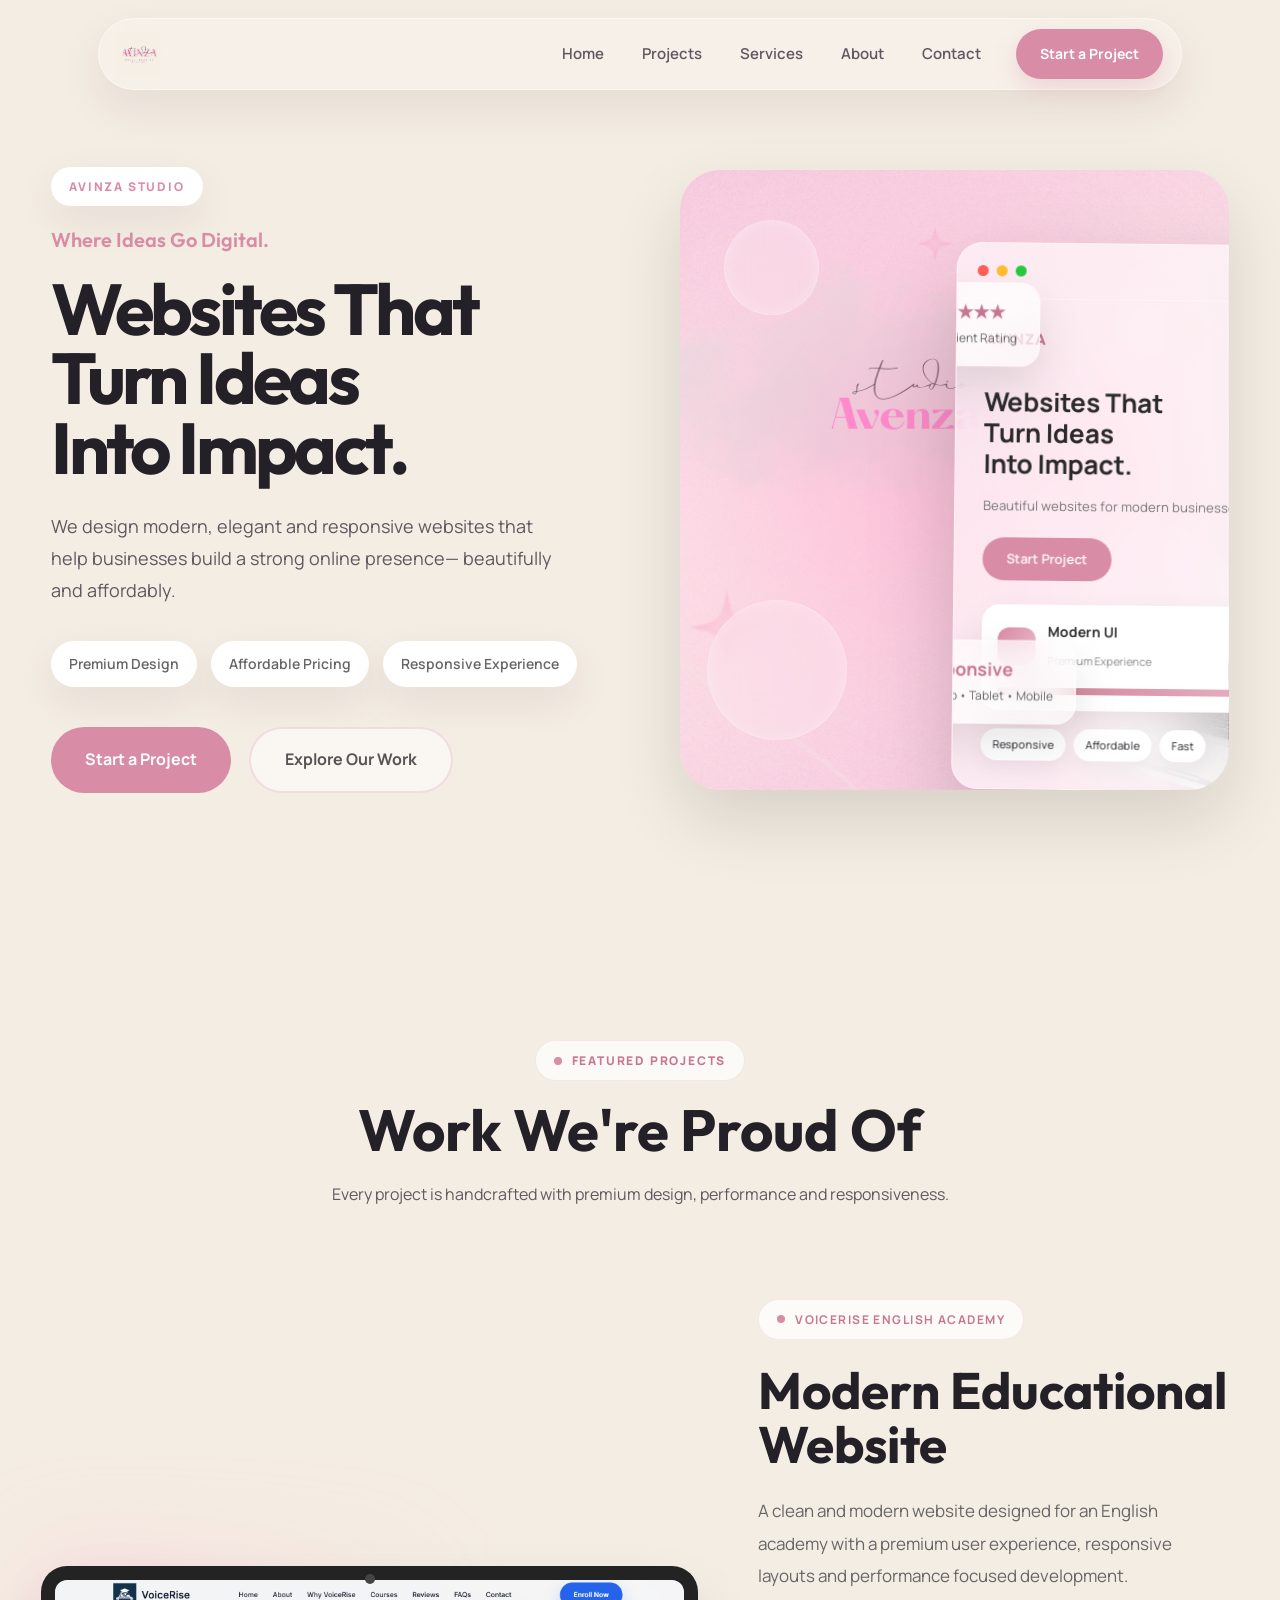
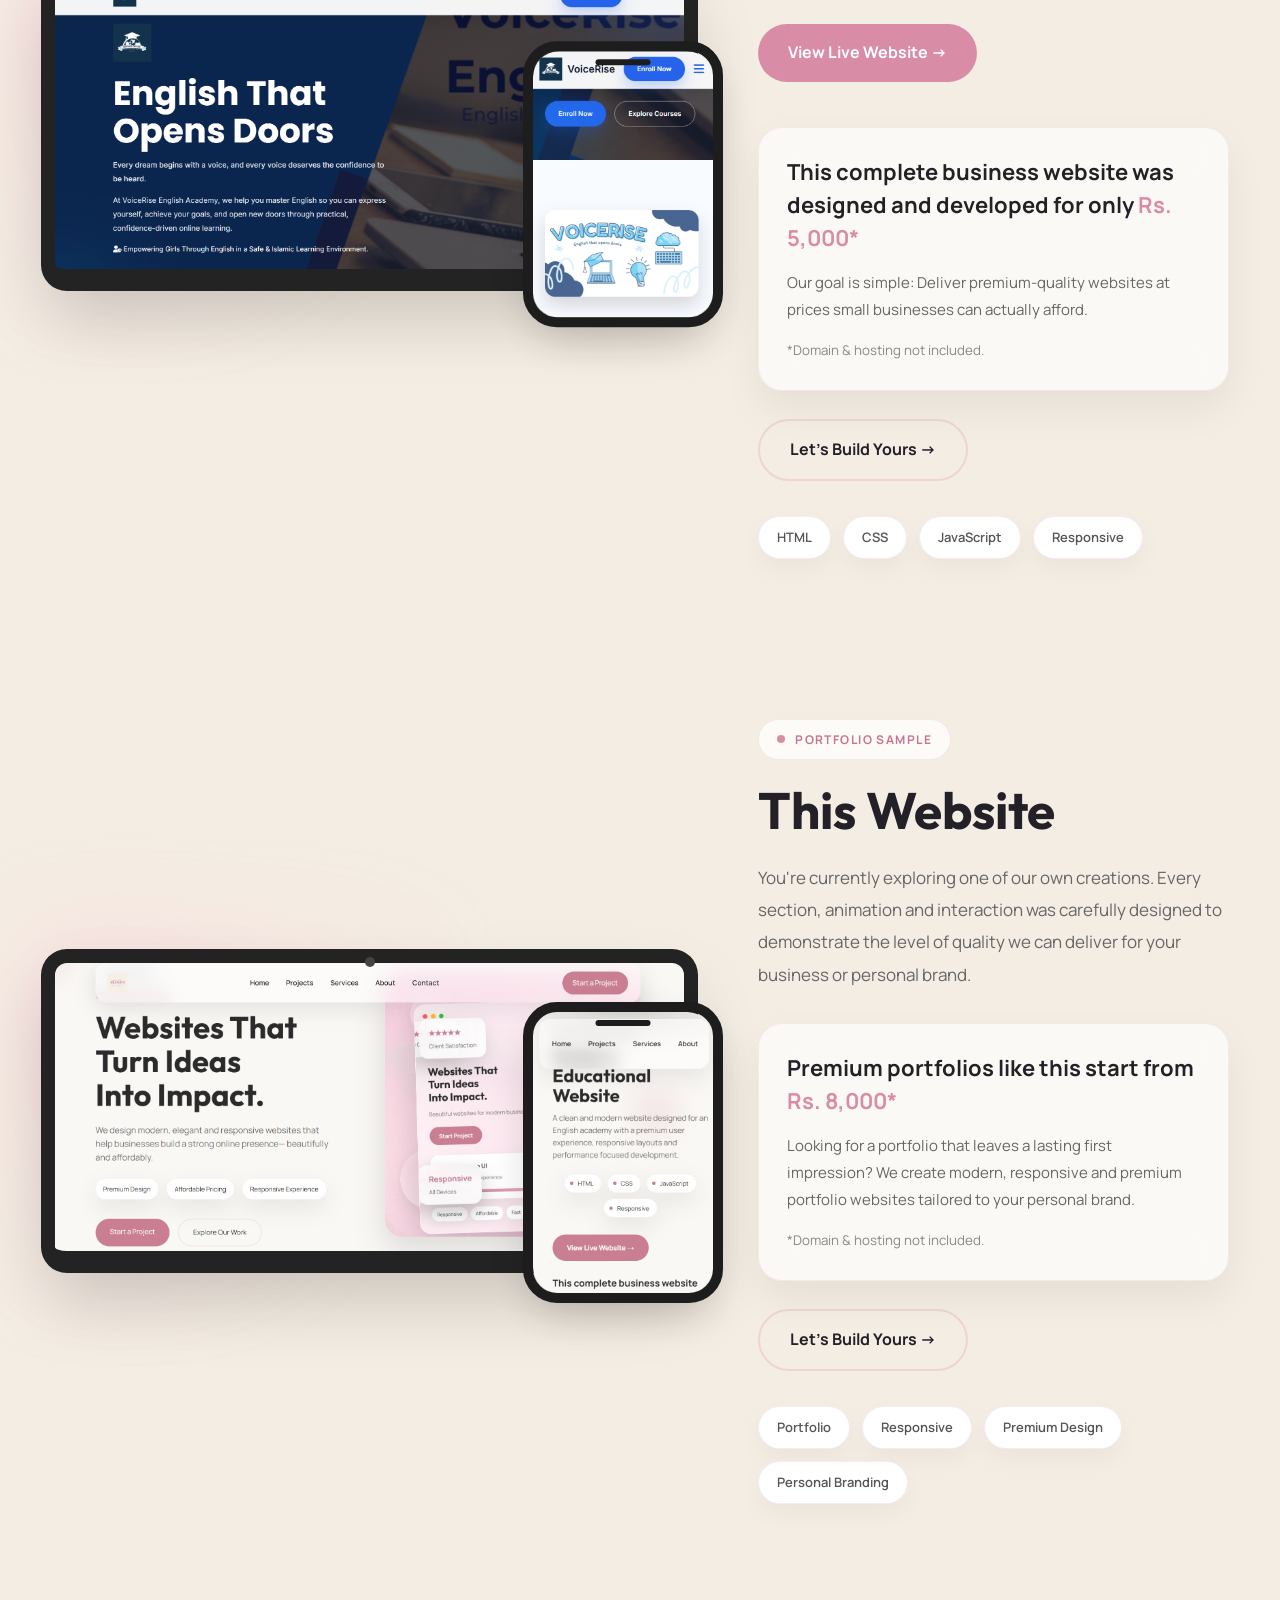
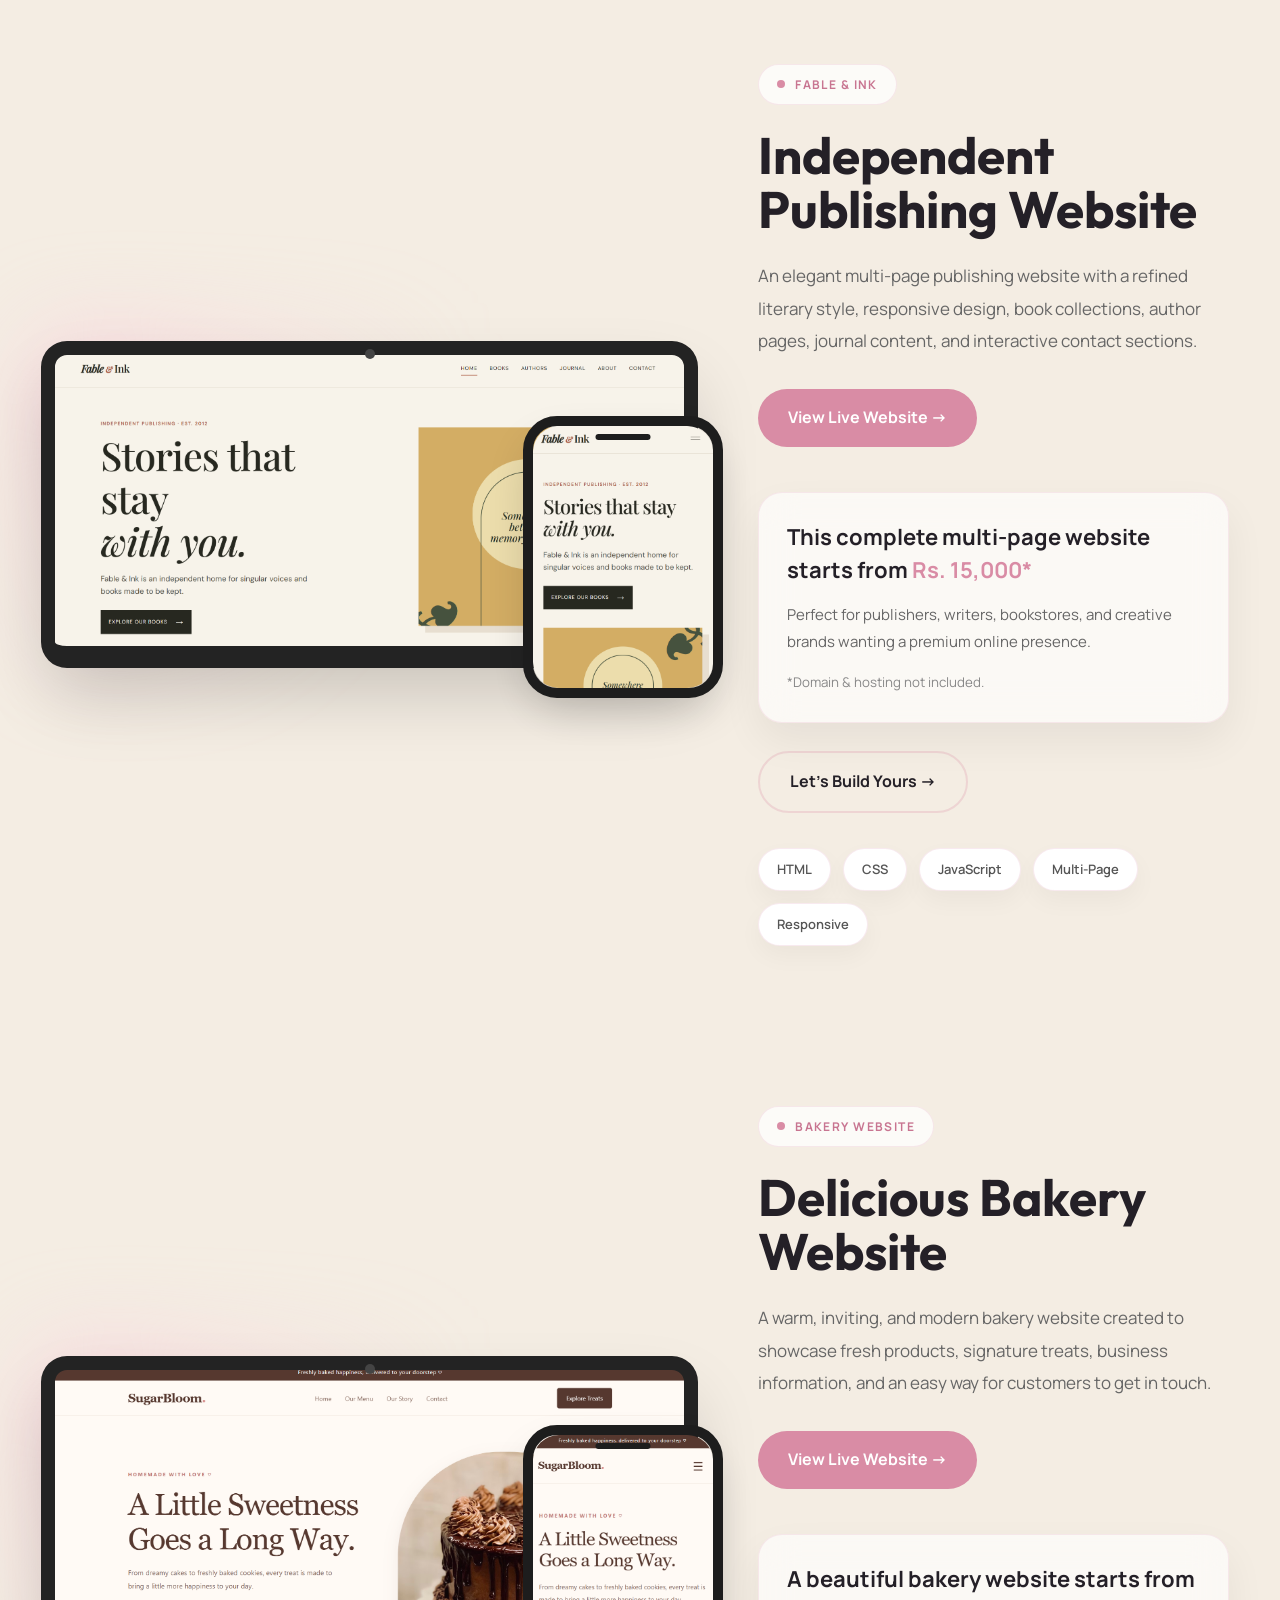
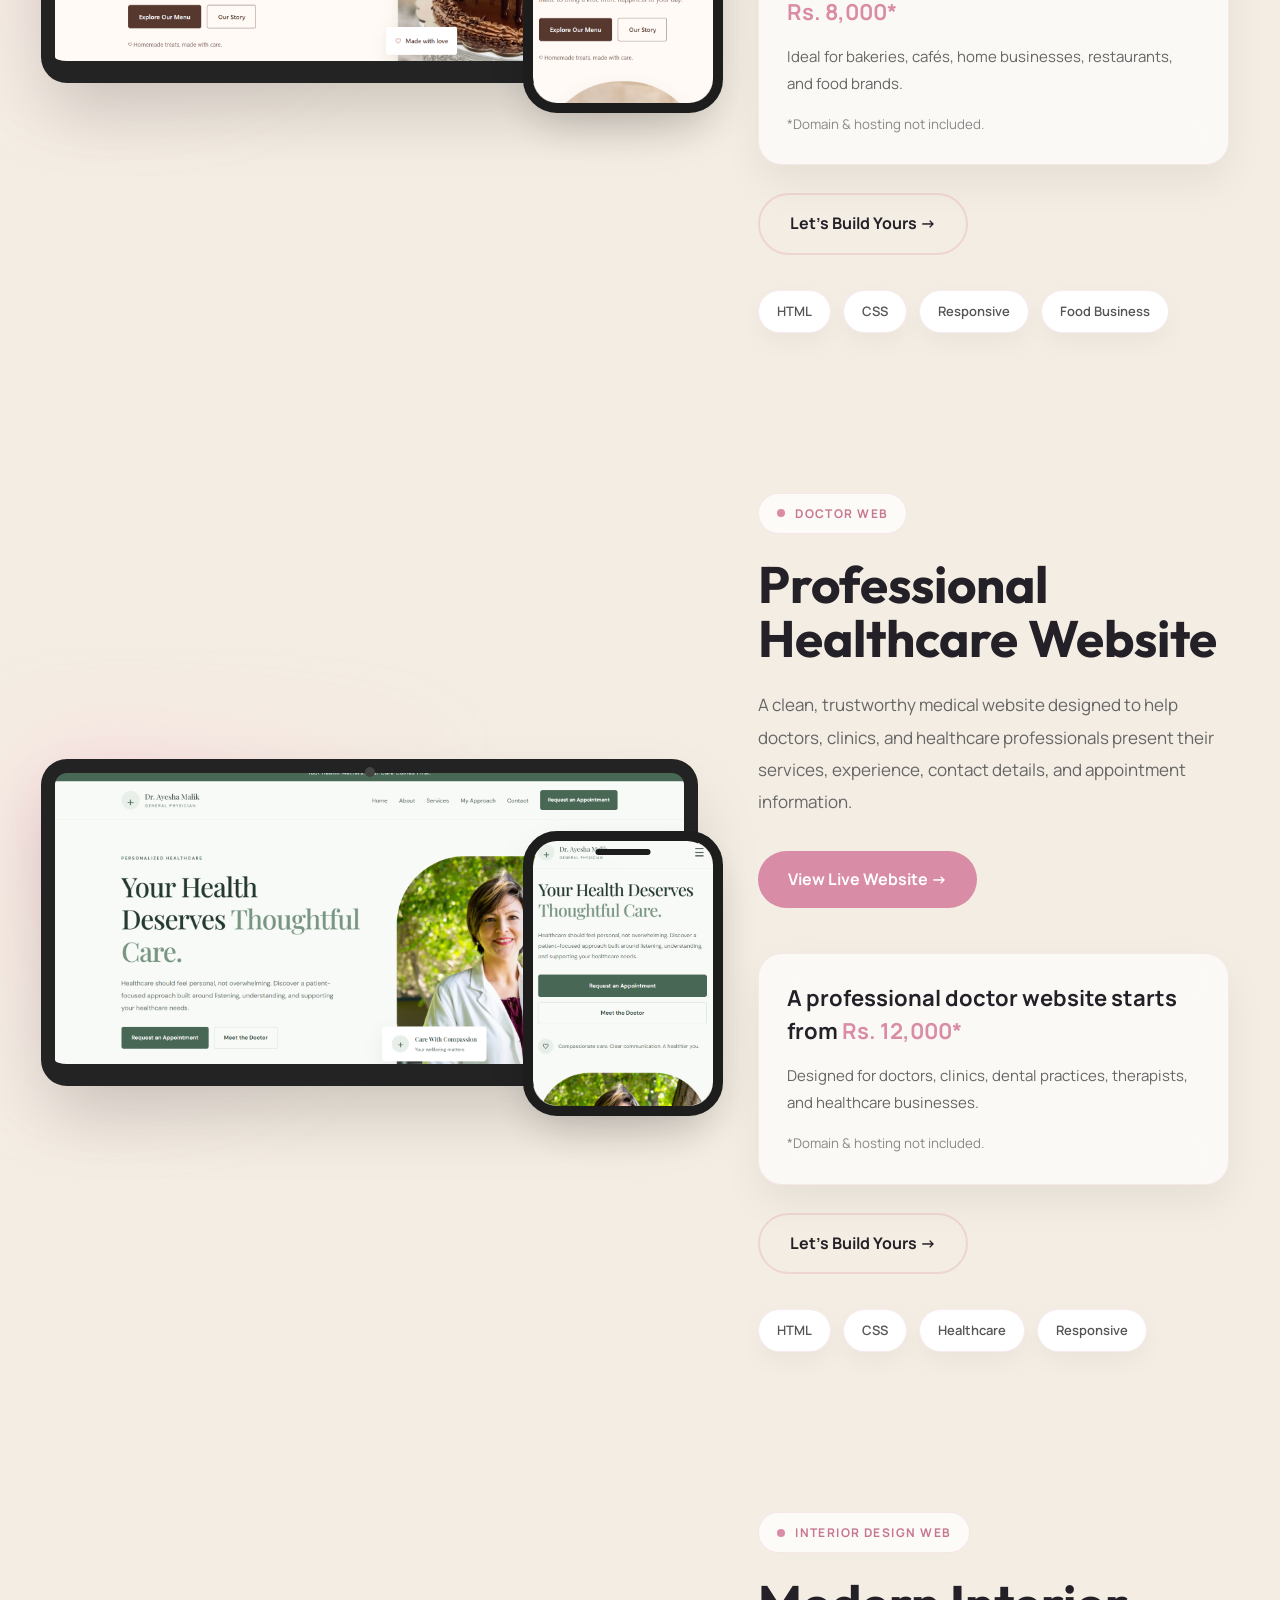
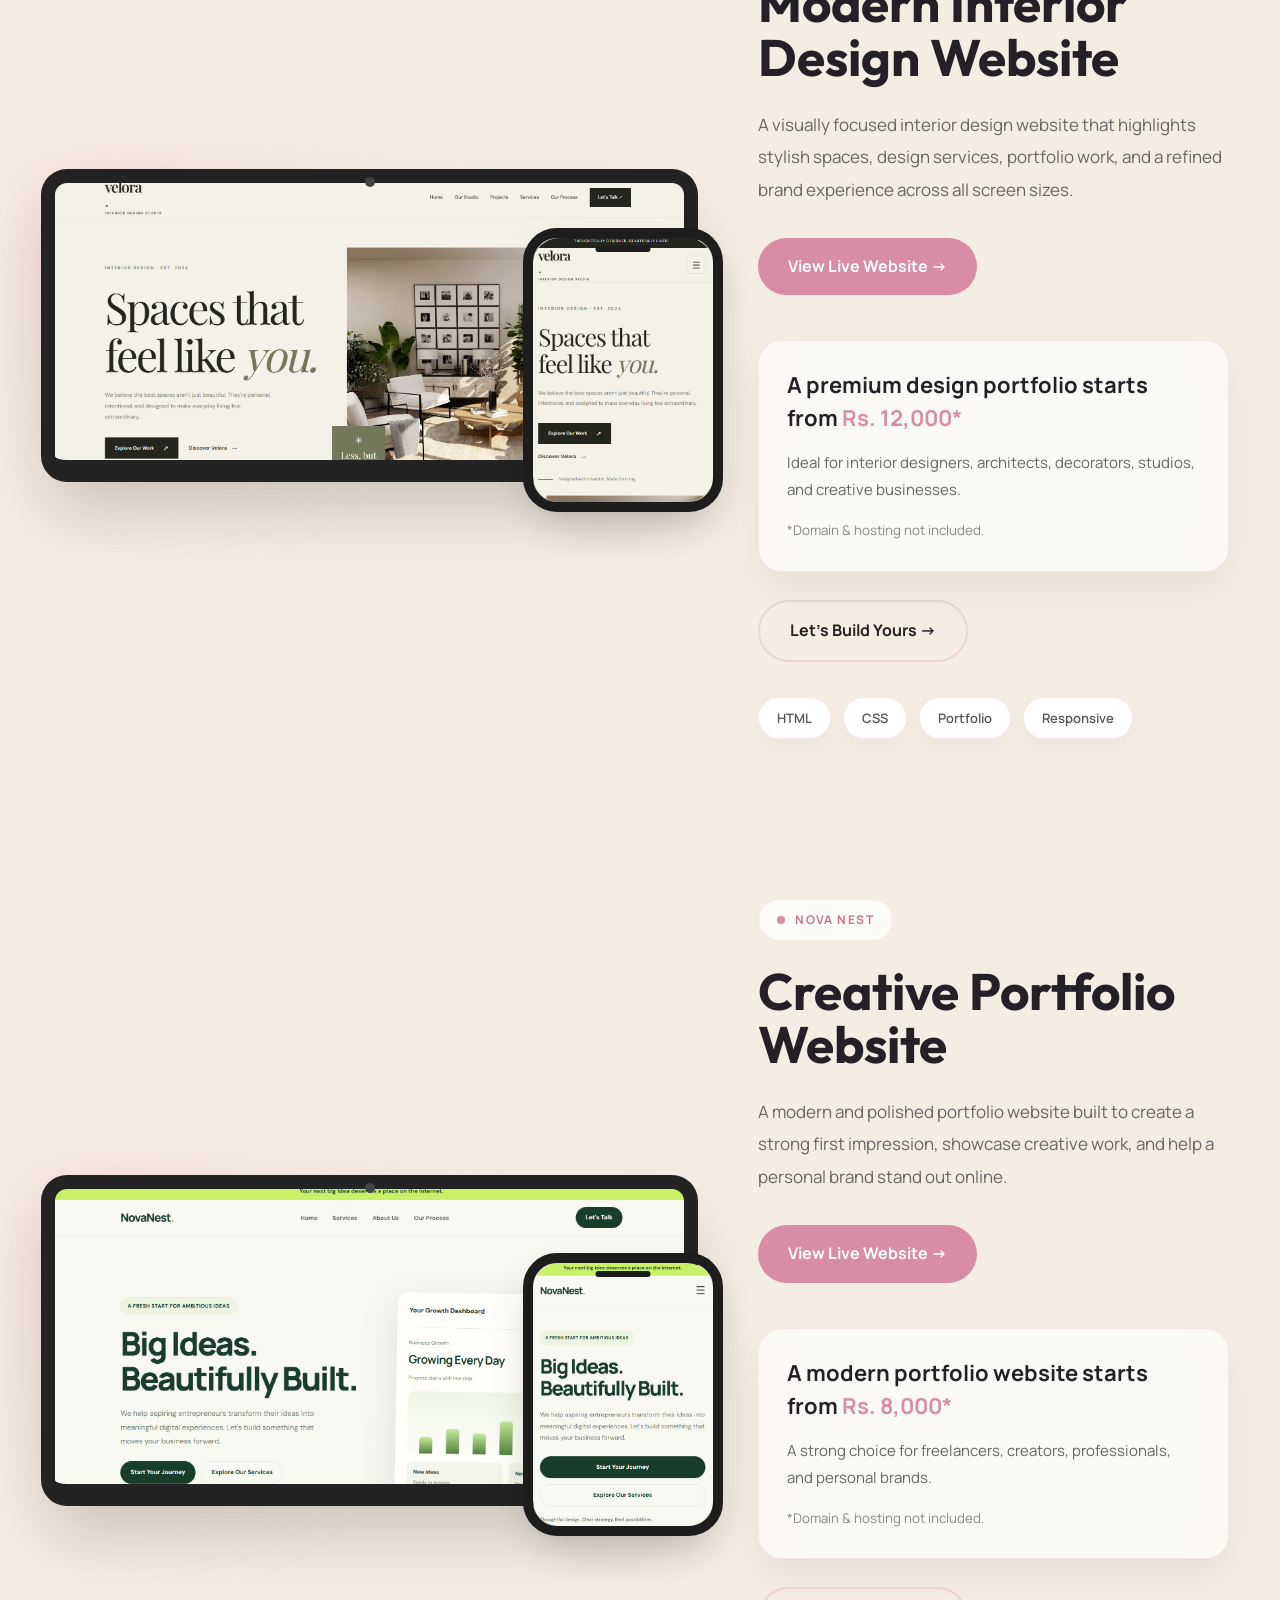
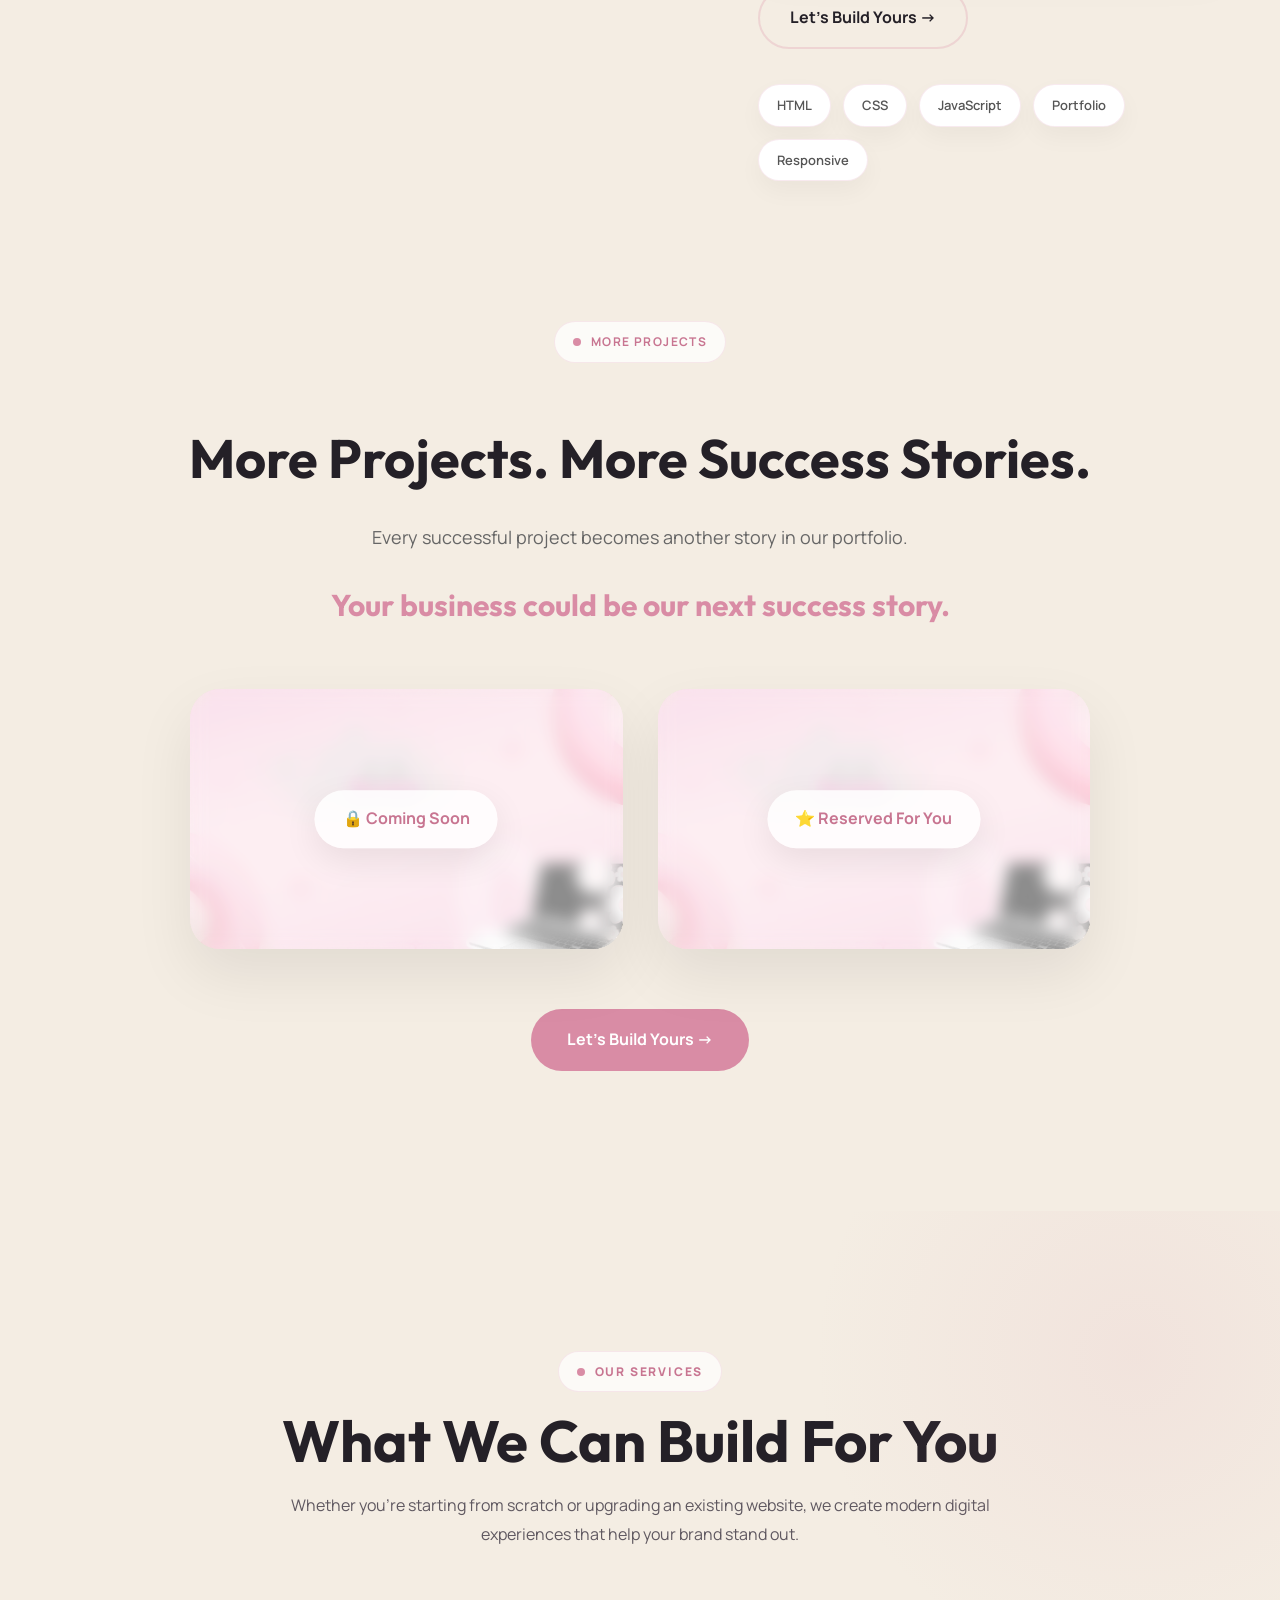
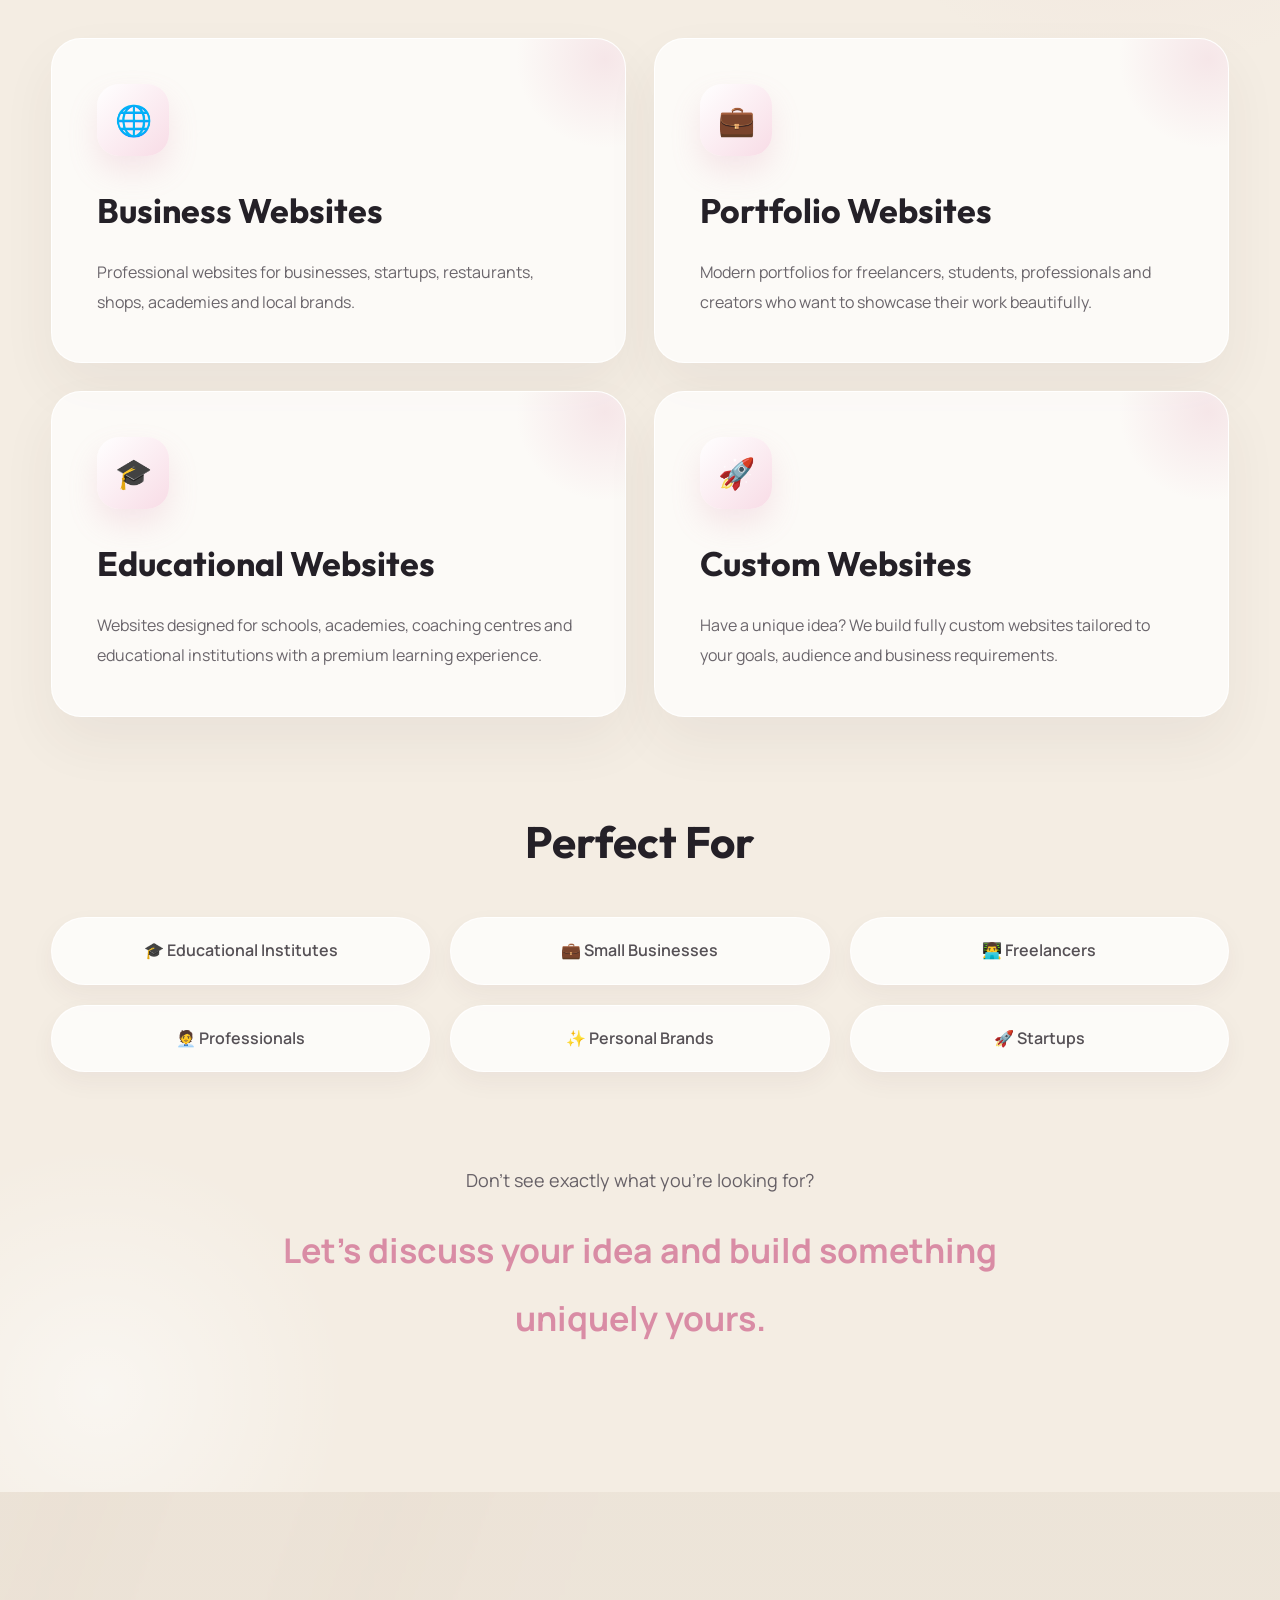
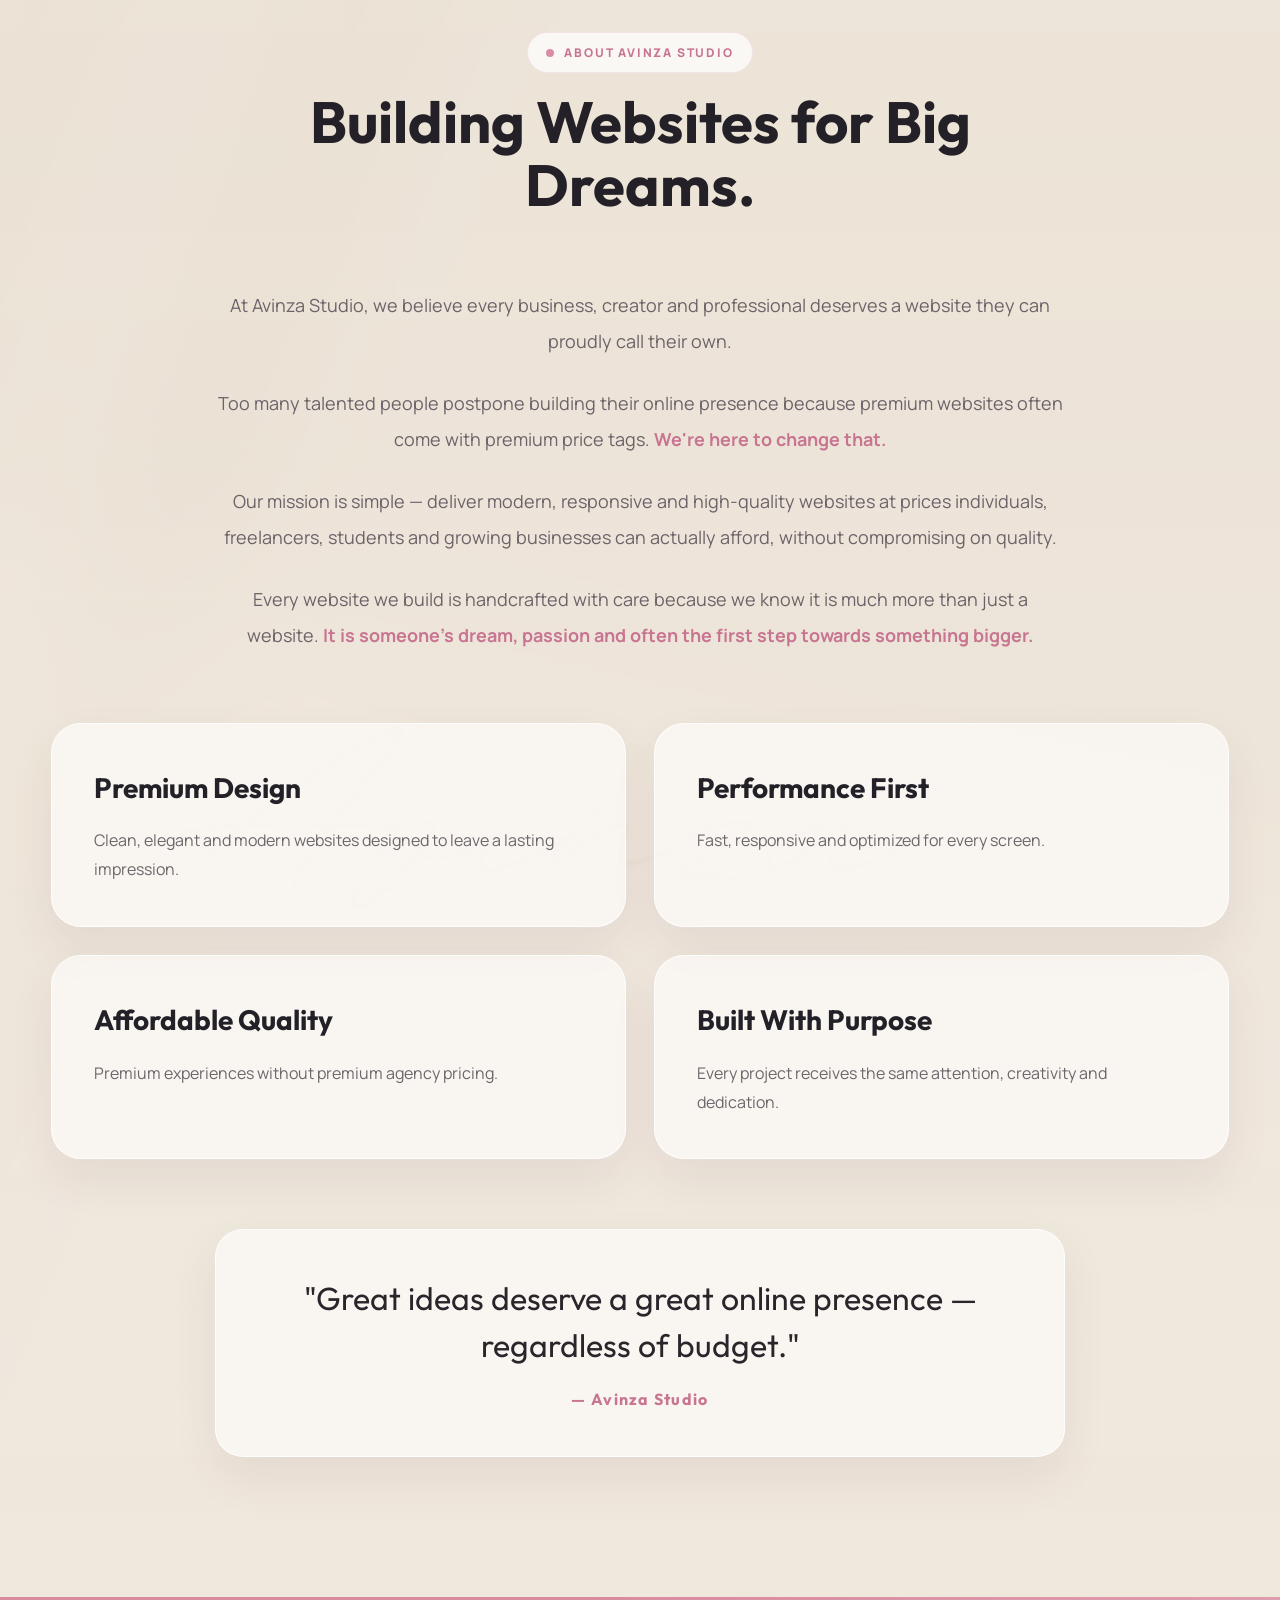
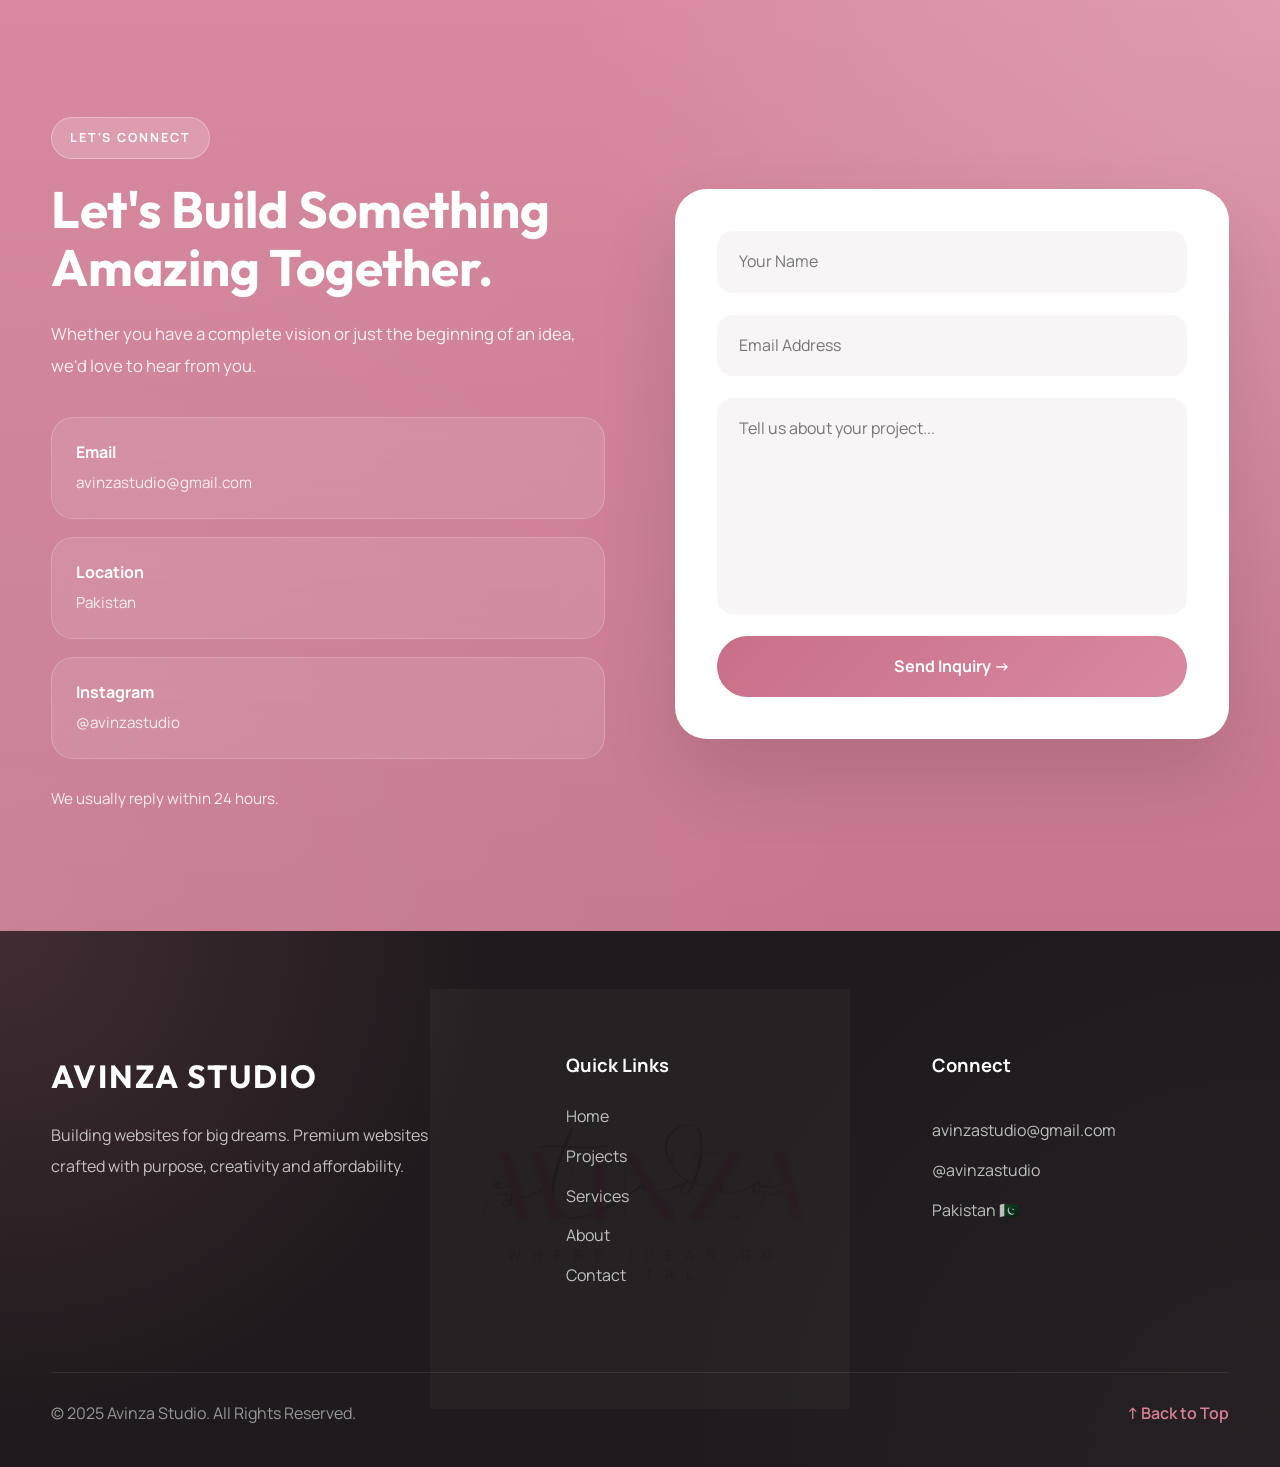
==== commit 725e7289: "Add new portfolio projects" ====
--- a/index.html
+++ b/index.html
@@ -502,7 +502,392 @@
             </div>
 
         </div>
-
+<!-- =======================
+FABLE & INK
+======================== -->
+
+<div class="project-showcase">
+
+    <div class="project-desktop">
+
+        <div class="camera"></div>
+
+        <img src="images/fable-ink-desktop.png"
+             alt="Fable and Ink website desktop preview">
+
+        <div class="project-mobile">
+
+            <img src="images/fable-ink-mobile.png"
+                 alt="Fable and Ink website mobile preview">
+
+        </div>
+
+    </div>
+
+    <div class="project-info">
+
+        <span class="project-label">
+            Fable &amp; Ink
+        </span>
+
+        <h3>Independent Publishing Website</h3>
+
+        <p>
+            An elegant multi-page publishing website with a refined literary
+            style, responsive design, book collections, author pages,
+            journal content, and interactive contact sections.
+        </p>
+
+        <a href="https://avinzastudio-blip.github.io/fable---ink/"
+           target="_blank"
+           rel="noopener"
+           class="project-btn">
+
+            View Live Website →
+
+        </a>
+
+        <div class="project-value">
+
+            <strong>
+                This complete multi-page website starts from
+
+                <span>Rs. 15,000*</span>
+            </strong>
+
+            <p>
+                Perfect for publishers, writers, bookstores,
+                and creative brands wanting a premium online presence.
+            </p>
+
+            <small>*Domain &amp; hosting not included.</small>
+
+        </div>
+
+        <a href="#contact" class="project-contact-btn">
+            Let's Build Yours →
+        </a>
+
+        <div class="project-tags">
+            <span>HTML</span>
+            <span>CSS</span>
+            <span>JavaScript</span>
+            <span>Multi-Page</span>
+            <span>Responsive</span>
+        </div>
+
+    </div>
+
+</div>
+
+<!-- =======================
+BAKERY
+======================== -->
+
+<div class="project-showcase">
+
+    <div class="project-desktop">
+
+        <div class="camera"></div>
+
+        <img src="images/bakery-desktop.png"
+             alt="Bakery website desktop preview">
+
+        <div class="project-mobile">
+
+            <img src="images/bakery-mobile.png"
+                 alt="Bakery website mobile preview">
+
+        </div>
+
+    </div>
+
+    <div class="project-info">
+
+        <span class="project-label">
+            Bakery Website
+        </span>
+
+        <h3>Delicious Bakery Website</h3>
+
+        <p>
+            A warm, inviting, and modern bakery website created to showcase
+            fresh products, signature treats, business information,
+            and an easy way for customers to get in touch.
+        </p>
+
+        <a href="https://avinzastudio-blip.github.io/bakery-web/"
+           target="_blank"
+           rel="noopener"
+           class="project-btn">
+
+            View Live Website →
+
+        </a>
+
+        <div class="project-value">
+
+            <strong>
+                A beautiful bakery website starts from
+
+                <span>Rs. 8,000*</span>
+            </strong>
+
+            <p>
+                Ideal for bakeries, cafés, home businesses,
+                restaurants, and food brands.
+            </p>
+
+            <small>*Domain &amp; hosting not included.</small>
+
+        </div>
+
+        <a href="#contact" class="project-contact-btn">
+            Let's Build Yours →
+        </a>
+
+        <div class="project-tags">
+            <span>HTML</span>
+            <span>CSS</span>
+            <span>Responsive</span>
+            <span>Food Business</span>
+        </div>
+
+    </div>
+
+</div>
+
+<!-- =======================
+DOCTOR WEB
+======================== -->
+
+<div class="project-showcase">
+
+    <div class="project-desktop">
+
+        <div class="camera"></div>
+
+        <img src="images/doctor-web-desktop.png"
+             alt="Doctor website desktop preview">
+
+        <div class="project-mobile">
+
+            <img src="images/doctor-web-mobile.png"
+                 alt="Doctor website mobile preview">
+
+        </div>
+
+    </div>
+
+    <div class="project-info">
+
+        <span class="project-label">
+            Doctor Web
+        </span>
+
+        <h3>Professional Healthcare Website</h3>
+
+        <p>
+            A clean, trustworthy medical website designed to help doctors,
+            clinics, and healthcare professionals present their services,
+            experience, contact details, and appointment information.
+        </p>
+
+        <a href="https://avinzastudio-blip.github.io/doctor-web/"
+           target="_blank"
+           rel="noopener"
+           class="project-btn">
+
+            View Live Website →
+
+        </a>
+
+        <div class="project-value">
+
+            <strong>
+                A professional doctor website starts from
+
+                <span>Rs. 12,000*</span>
+            </strong>
+
+            <p>
+                Designed for doctors, clinics, dental practices,
+                therapists, and healthcare businesses.
+            </p>
+
+            <small>*Domain &amp; hosting not included.</small>
+
+        </div>
+
+        <a href="#contact" class="project-contact-btn">
+            Let's Build Yours →
+        </a>
+
+        <div class="project-tags">
+            <span>HTML</span>
+            <span>CSS</span>
+            <span>Healthcare</span>
+            <span>Responsive</span>
+        </div>
+
+    </div>
+
+</div>
+
+<!-- =======================
+INTERIOR DESIGN
+======================== -->
+
+<div class="project-showcase">
+
+    <div class="project-desktop">
+
+        <div class="camera"></div>
+
+        <img src="images/interior-design-desktop.png"
+             alt="Interior design website desktop preview">
+
+        <div class="project-mobile">
+
+            <img src="images/interior-design-mobile.png"
+                 alt="Interior design website mobile preview">
+
+        </div>
+
+    </div>
+
+    <div class="project-info">
+
+        <span class="project-label">
+            Interior Design Web
+        </span>
+
+        <h3>Modern Interior Design Website</h3>
+
+        <p>
+            A visually focused interior design website that highlights
+            stylish spaces, design services, portfolio work,
+            and a refined brand experience across all screen sizes.
+        </p>
+
+        <a href="https://avinzastudio-blip.github.io/interior-design-web/"
+           target="_blank"
+           rel="noopener"
+           class="project-btn">
+
+            View Live Website →
+
+        </a>
+
+        <div class="project-value">
+
+            <strong>
+                A premium design portfolio starts from
+
+                <span>Rs. 12,000*</span>
+            </strong>
+
+            <p>
+                Ideal for interior designers, architects,
+                decorators, studios, and creative businesses.
+            </p>
+
+            <small>*Domain &amp; hosting not included.</small>
+
+        </div>
+
+        <a href="#contact" class="project-contact-btn">
+            Let's Build Yours →
+        </a>
+
+        <div class="project-tags">
+            <span>HTML</span>
+            <span>CSS</span>
+            <span>Portfolio</span>
+            <span>Responsive</span>
+        </div>
+
+    </div>
+
+</div>
+
+<!-- =======================
+NOVA NEST
+======================== -->
+
+<div class="project-showcase">
+
+    <div class="project-desktop">
+
+        <div class="camera"></div>
+
+        <img src="images/nova-nest-desktop.png"
+             alt="Nova Nest website desktop preview">
+
+        <div class="project-mobile">
+
+            <img src="images/nova-nest-mobile.png"
+                 alt="Nova Nest website mobile preview">
+
+        </div>
+
+    </div>
+
+    <div class="project-info">
+
+        <span class="project-label">
+            Nova Nest
+        </span>
+
+        <h3>Creative Portfolio Website</h3>
+
+        <p>
+            A modern and polished portfolio website built to create
+            a strong first impression, showcase creative work,
+            and help a personal brand stand out online.
+        </p>
+
+        <a href="https://avinzastudio-blip.github.io/new-portfolio-web/"
+           target="_blank"
+           rel="noopener"
+           class="project-btn">
+
+            View Live Website →
+
+        </a>
+
+        <div class="project-value">
+
+            <strong>
+                A modern portfolio website starts from
+
+                <span>Rs. 8,000*</span>
+            </strong>
+
+            <p>
+                A strong choice for freelancers, creators,
+                professionals, and personal brands.
+            </p>
+
+            <small>*Domain &amp; hosting not included.</small>
+
+        </div>
+
+        <a href="#contact" class="project-contact-btn">
+            Let's Build Yours →
+        </a>
+
+        <div class="project-tags">
+            <span>HTML</span>
+            <span>CSS</span>
+            <span>JavaScript</span>
+            <span>Portfolio</span>
+            <span>Responsive</span>
+        </div>
+
+    </div>
+
+</div>
         <!-- =======================
         ENDING
         ======================== -->
--- a/css/style.css
+++ b/css/style.css
@@ -1,4321 +1,1794 @@
-/*==========================================================
-AVINZA STUDIO
-GLOBAL STYLES
-==========================================================*/
-
-/*==========================
-RESET
-==========================*/
-
-*{
-    margin:0;
-    padding:0;
-    box-sizing:border-box;
-}
-
-html{
-    scroll-behavior:smooth;
-}
-
-body{
-
-    font-family:"Manrope",sans-serif;
-
-    background:#f4ede3;
-
-    color:#242027;
-
-    line-height:1.6;
-
-    overflow-x:hidden;
-
-}
-
-img{
-
-    display:block;
-
-    max-width:100%;
-
-}
-
-a{
-
-    text-decoration:none;
-
-    color:inherit;
-
-}
-
-ul{
-
-    list-style:none;
-
+@import url("https://fonts.googleapis.com/css2?family=Manrope:wght@400;500;600;700;800&family=Outfit:wght@400;500;600;700;800&display=swap");
+
+:root {
+    --pink: #d98ca5;
+    --pink-dark: #c87591;
+    --pink-light: #f6dfe7;
+    --bg: #f4ede3;
+    --white: #ffffff;
+    --dark: #242027;
+    --text: #5f5860;
+    --muted: #8b838a;
+    --border: rgba(217, 140, 165, 0.18);
+    --shadow-soft: 0 15px 40px rgba(70, 35, 50, 0.08);
+    --shadow: 0 25px 60px rgba(70, 35, 50, 0.12);
+    --radius-lg: 28px;
+    --radius-md: 20px;
+    --container: 1200px;
+}
+
+* {
+    margin: 0;
+    padding: 0;
+    box-sizing: border-box;
+}
+
+html {
+    scroll-behavior: smooth;
+}
+
+body {
+    font-family: "Manrope", sans-serif;
+    background: var(--bg);
+    color: var(--dark);
+    line-height: 1.6;
+    overflow-x: hidden;
+}
+
+img {
+    display: block;
+    max-width: 100%;
+}
+
+a {
+    color: inherit;
+    text-decoration: none;
+}
+
+ul {
+    list-style: none;
 }
 
 button,
 input,
-textarea{
-
-    font:inherit;
-
-}
-
-button{
-
-    border:none;
-
-    cursor:pointer;
-
-}
-
-/*==========================
-ROOT
-==========================*/
-
-:root{
-
-    --color-primary:#d98ca5;
-
-    --color-primary-hover:#c87591;
-
-    --color-primary-light:#f6dfe7;
-
-    --color-bg:#f4ede3;
-
-    --color-white:#ffffff;
-
-    --color-dark:#242027;
-
-    --color-text:#5f5860;
-
-    --color-muted:#8b838a;
-
-    --color-border:rgba(217,140,165,.18);
-
-    --shadow-soft:
-    0 15px 40px rgba(70,35,50,.08);
-
-    --shadow:
-    0 25px 60px rgba(70,35,50,.12);
-
-    --radius-lg:28px;
-
-    --radius-md:20px;
-
-    --radius-sm:14px;
-
-    --container:1200px;
-
-}
-
-/*==========================
-CONTAINER
-==========================*/
-
-.container{
-
-    width:min(92%,var(--container));
-
-    margin:auto;
-
-}
-
-/*==========================
-CURSOR GLOW
-==========================*/
-
-.cursor-glow{
-
-    position:fixed;
-
-    width:220px;
-
-    height:220px;
-
-    border-radius:50%;
-
-    pointer-events:none;
-
-    transform:translate(-50%,-50%);
-
+textarea {
+    font: inherit;
+}
+
+button {
+    border: none;
+    cursor: pointer;
+}
+
+.container {
+    width: min(92%, var(--container));
+    margin: auto;
+}
+
+/* HEADER */
+
+header {
+    position: fixed;
+    top: 18px;
+    left: 0;
+    width: 100%;
+    z-index: 1000;
+    transition: 0.35s ease;
+}
+
+.navbar {
+    width: min(1200px, 92%);
+    margin: auto;
+    display: flex;
+    align-items: center;
+    justify-content: space-between;
+    gap: 35px;
+    padding: 10px 18px;
+    border-radius: 999px;
+    background: rgba(255, 255, 255, 0.2);
+    backdrop-filter: blur(22px);
+    -webkit-backdrop-filter: blur(22px);
+    border: 1px solid rgba(255, 255, 255, 0.4);
+    box-shadow: 0 18px 45px rgba(70, 35, 50, 0.08);
+    transition: 0.35s ease;
+}
+
+header.scrolled .navbar {
+    background: rgba(255, 255, 255, 0.78);
+    box-shadow: 0 20px 45px rgba(70, 35, 50, 0.14);
+}
+
+.logo {
+    display: flex;
+    align-items: center;
+    flex-shrink: 0;
+}
+
+.logo img {
+    height: 44px;
+    width: auto;
+}
+
+.nav-links {
+    display: flex;
+    align-items: center;
+    gap: 38px;
+    margin-left: auto;
+}
+
+.nav-links a {
+    position: relative;
+    font-size: 15px;
+    font-weight: 600;
+    color: var(--text);
+    transition: 0.3s ease;
+}
+
+.nav-links a::after {
+    content: "";
+    position: absolute;
+    left: 0;
+    bottom: -6px;
+    width: 100%;
+    height: 2px;
+    border-radius: 999px;
+    background: var(--pink);
+    transform: scaleX(0);
+    transition: 0.3s ease;
+}
+
+.nav-links a:hover {
+    color: var(--pink-dark);
+}
+
+.nav-links a:hover::after {
+    transform: scaleX(1);
+}
+
+.cta-btn,
+.primary-btn,
+.project-btn,
+.coming-btn {
+    display: inline-flex;
+    align-items: center;
+    justify-content: center;
+    border-radius: 999px;
+    background: var(--pink);
+    color: var(--white);
+    font-weight: 700;
+    transition: 0.35s ease;
+}
+
+.cta-btn {
+    padding: 14px 24px;
+    font-size: 14px;
+    box-shadow: 0 10px 25px rgba(217, 140, 165, 0.28);
+}
+
+.cta-btn:hover,
+.primary-btn:hover,
+.project-btn:hover,
+.coming-btn:hover {
+    background: var(--pink-dark);
+    transform: translateY(-3px);
+}
+
+/* SECTION HEADING */
+
+.section-heading {
+    text-align: center;
+    max-width: 760px;
+    margin: 0 auto 70px;
+}
+
+.section-heading > span {
+    display: inline-flex;
+    align-items: center;
+    gap: 10px;
+    padding: 10px 18px;
+    margin-bottom: 18px;
+    border-radius: 999px;
+    background: rgba(255, 255, 255, 0.72);
+    border: 1px solid var(--border);
+    color: var(--pink-dark);
+    font-size: 12px;
+    font-weight: 800;
+    letter-spacing: 0.15em;
+    text-transform: uppercase;
+}
+
+.section-heading > span::before,
+.project-label::before,
+.coming-badge::before {
+    content: "";
+    width: 8px;
+    height: 8px;
+    border-radius: 50%;
+    background: var(--pink);
+}
+
+.section-heading h2 {
+    font-family: "Outfit", sans-serif;
+    font-size: clamp(38px, 5vw, 58px);
+    line-height: 1.08;
+    color: var(--dark);
+    margin-bottom: 18px;
+}
+
+.section-heading p {
+    color: var(--text);
+    font-size: 16px;
+    line-height: 1.8;
+}
+
+/* HERO */
+
+.hero {
+    position: relative;
+    min-height: 100vh;
+    display: flex;
+    align-items: center;
+    padding: 160px 0 100px;
+    overflow: hidden;
+    background: var(--bg);
+}
+
+.hero-container {
+    display: grid;
+    grid-template-columns: 1fr 1fr;
+    align-items: center;
+    gap: 80px;
+}
+
+.hero-content {
+    position: relative;
+    z-index: 5;
+}
+
+.hero-tag {
+    display: inline-block;
+    padding: 10px 18px;
+    margin-bottom: 18px;
+    border-radius: 999px;
+    background: var(--white);
+    box-shadow: var(--shadow-soft);
+    color: var(--pink);
+    font-size: 12px;
+    font-weight: 800;
+    letter-spacing: 0.15em;
+}
+
+.hero-subtitle {
+    color: var(--pink);
+    font-family: "Outfit", sans-serif;
+    font-size: 20px;
+    font-weight: 600;
+    margin-bottom: 18px;
+}
+
+.hero h1 {
+    font-family: "Outfit", sans-serif;
+    font-size: clamp(48px, 6vw, 72px);
+    line-height: 0.96;
+    letter-spacing: -0.05em;
+    color: var(--dark);
+    margin-bottom: 28px;
+}
+
+.hero-description {
+    max-width: 520px;
+    margin-bottom: 34px;
+    color: var(--text);
+    font-size: 18px;
+    line-height: 1.8;
+}
+
+.hero-features {
+    display: flex;
+    flex-wrap: wrap;
+    gap: 14px;
+    margin-bottom: 40px;
+}
+
+.hero-features span {
+    padding: 12px 18px;
+    border-radius: 999px;
+    background: var(--white);
+    box-shadow: var(--shadow-soft);
+    color: #666;
+    font-size: 14px;
+    font-weight: 600;
+}
+
+.hero-buttons {
+    display: flex;
+    flex-wrap: wrap;
+    gap: 18px;
+}
+
+.primary-btn {
+    padding: 18px 34px;
+}
+
+.secondary-btn {
+    display: inline-flex;
+    align-items: center;
+    justify-content: center;
+    padding: 18px 34px;
+    border: 2px solid rgba(217, 140, 165, 0.25);
+    border-radius: 999px;
+    background: rgba(255, 255, 255, 0.55);
+    color: #555;
+    font-weight: 700;
+    transition: 0.35s ease;
+}
+
+.secondary-btn:hover {
+    background: var(--white);
+    transform: translateY(-3px);
+}
+
+/* HERO IMAGE */
+
+.hero-image {
+    position: relative;
+    height: 620px;
+    display: flex;
+    align-items: center;
+    justify-content: center;
+    overflow: hidden;
+    border-radius: 40px;
     background:
-    radial-gradient(circle,
-    rgba(217,140,165,.16),
-    transparent 70%);
-
-    filter:blur(18px);
-
-    z-index:9999;
-
-    opacity:0;
-
-    transition:opacity .3s;
-
-}
-
-
-/*==========================================================
-HEADER
-==========================================================*/
-
-header{
-
-    position:fixed;
-
-    top:18px;
-
-    left:0;
-
-    width:100%;
-
-    z-index:1000;
-
-    transition:.35s ease;
-
-}
-
-/*==========================
-NAVBAR
-==========================*/
-
-.navbar{
-
-    width:min(1200px,92%);
-
-    margin:auto;
-
-    display:flex;
-
-    align-items:center;
-
-    justify-content:space-between;
-
-    gap:35px;
-
-    padding:10px 18px;
-
-    border-radius:999px;
-
-    background:rgba(255,255,255,.18);
-
-    backdrop-filter:blur(22px);
-
-    -webkit-backdrop-filter:blur(22px);
-
-    border:1px solid rgba(255,255,255,.35);
-
-    box-shadow:
-    0 18px 45px rgba(70,35,50,.08);
-
-    transition:.35s;
-
-}
-
-/*==========================
-SCROLL EFFECT
-==========================*/
-
-header.scrolled .navbar{
-
-    background:rgba(255,255,255,.72);
-
-    backdrop-filter:blur(28px);
-
-    -webkit-backdrop-filter:blur(28px);
-
-    box-shadow:
-    0 20px 45px rgba(70,35,50,.14);
-
-}
-
-/*==========================
-LOGO
-==========================*/
-
-.logo{
-
-    display:flex;
-
-    align-items:center;
-
-    flex-shrink:0;
-
-}
-
-.logo img{
-
-    height:44px;
-
-    width:auto;
-
-}
-
-/*==========================
-NAV LINKS
-==========================*/
-
-.nav-links{
-
-    display:flex;
-
-    align-items:center;
-
-    gap:38px;
-
-    margin-left:auto;
-
-}
-
-.nav-links a{
-
-    position:relative;
-
-    font-size:15px;
-
-    font-weight:600;
-
-    color:var(--color-text);
-
-    transition:.3s;
-
-}
-
-.nav-links a::after{
-
-    content:"";
-
-    position:absolute;
-
-    left:0;
-
-    bottom:-6px;
-
-    width:100%;
-
-    height:2px;
-
-    background:var(--color-primary);
-
-    border-radius:999px;
-
-    transform:scaleX(0);
-
-    transform-origin:center;
-
-    transition:.3s;
-
-}
-
-.nav-links a:hover{
-
-    color:var(--color-primary-hover);
-
-}
-
-.nav-links a:hover::after{
-
-    transform:scaleX(1);
-
-}
-
-/*==========================
-CTA BUTTON
-==========================*/
-
-.cta-btn{
-
-    display:inline-flex;
-
-    align-items:center;
-
-    justify-content:center;
-
-    padding:14px 24px;
-
-    border-radius:999px;
-
-    background:var(--color-primary);
-
-    color:#fff;
-
-    font-size:14px;
-
-    font-weight:700;
-
-    transition:.3s;
-
-    box-shadow:
-    0 10px 25px rgba(217,140,165,.28);
-
-}
-
-.cta-btn:hover{
-
-    background:var(--color-primary-hover);
-
-    transform:translateY(-2px);
-
-}
-
-/*==========================
-SECTION TITLE
-==========================*/
-
-.section-heading{
-
-    text-align:center;
-
-    max-width:760px;
-
-    margin:0 auto 70px;
-
-}
-
-.section-heading span{
-
-    display:inline-block;
-
-    margin-bottom:16px;
-
-    color:var(--color-primary-hover);
-
-    font-size:12px;
-
-    font-weight:800;
-
-    letter-spacing:.18em;
-
-    text-transform:uppercase;
-
-}
-
-.section-heading h2{
-
-    font-family:"Outfit",sans-serif;
-
-    font-size:clamp(38px,5vw,58px);
-
-    line-height:1.08;
-
-    color:var(--color-dark);
-
-    margin-bottom:18px;
-
-}
-
-.section-heading p{
-
-    color:var(--color-text);
-
-    font-size:16px;
-
-    line-height:1.8;
-
-}
-
-/*==========================
-MOBILE
-==========================*/
-
-@media(max-width:991px){
-
-header{
-
-    top:14px;
-
-}
-
-.navbar{
-
-    padding:12px 16px;
-
-}
-
-.logo img{
-
-    height:38px;
-
-}
-
-.nav-links{
-
-    display:none;
-
-}
-
-.cta-btn{
-
-    padding:12px 18px;
-
-    font-size:13px;
-
-}
-
-}
-/*==========================================================
-HERO SECTION
-==========================================================*/
-
-.hero{
-
-    position:relative;
-
-    min-height:100vh;
-
-    display:flex;
-
-    align-items:center;
-
-    padding:160px 0 100px;
-
-    overflow:hidden;
-
-    background:#f4ede3;
-
-}
-
-/*==========================================================
-HERO CONTAINER
-==========================================================*/
-
-.hero-container{
-
-    display:grid;
-
-    grid-template-columns:1fr 1fr;
-
-    align-items:center;
-
-    gap:80px;
-
-}
-
-/*==========================================================
-LEFT SIDE
-==========================================================*/
-
-.hero-content{
-
-    position:relative;
-
-    z-index:5;
-
-}
-
-.hero-tag{
-
-    display:inline-block;
-
-    padding:10px 18px;
-
-    border-radius:999px;
-
-    background:#ffffff;
-
-    box-shadow:var(--shadow-soft);
-
-    color:var(--color-primary);
-
-    font-size:12px;
-
-    font-weight:800;
-
-    letter-spacing:.15em;
-
-    margin-bottom:18px;
-
-}
-
-.hero-subtitle{
-
-    color:var(--color-primary);
-
-    font-family:"Outfit",sans-serif;
-
-    font-size:20px;
-
-    font-weight:600;
-
-    margin-bottom:18px;
-
-}
-
-.hero h1{
-
-    font-family:"Outfit",sans-serif;
-
-    font-size:72px;
-
-    line-height:.96;
-
-    letter-spacing:-.05em;
-
-    color:var(--color-dark);
-
-    margin-bottom:28px;
-
-}
-
-.hero-description{
-
-    max-width:520px;
-
-    font-size:18px;
-
-    color:var(--color-text);
-
-    line-height:1.8;
-
-    margin-bottom:34px;
-
-}
-
-.hero-features{
-
-    display:flex;
-
-    flex-wrap:wrap;
-
-    gap:14px;
-
-    margin-bottom:40px;
-
-}
-
-.hero-features span{
-
-    background:#ffffff;
-
-    padding:12px 18px;
-
-    border-radius:999px;
-
-    box-shadow:var(--shadow-soft);
-
-    font-size:14px;
-
-    font-weight:600;
-
-    color:#666;
-
-}
-
-.hero-buttons{
-
-    display:flex;
-
-    gap:18px;
-
-}
-
-.primary-btn{
-
-    display:inline-flex;
-
-    align-items:center;
-
-    justify-content:center;
-
-    padding:18px 34px;
-
-    border-radius:999px;
-
-    background:var(--color-primary);
-
-    color:#fff;
-
-    font-weight:700;
-
-    transition:.35s;
-
-}
-
-.primary-btn:hover{
-
-    background:var(--color-primary-hover);
-
-    transform:translateY(-3px);
-
-}
-
-.secondary-btn{
-
-    display:inline-flex;
-
-    align-items:center;
-
-    justify-content:center;
-
-    padding:18px 34px;
-
-    border-radius:999px;
-
-    border:2px solid rgba(217,140,165,.25);
-
-    background:rgba(255,255,255,.55);
-
-    backdrop-filter:blur(14px);
-
-    color:#555;
-
-    font-weight:700;
-
-    transition:.35s;
-
-}
-
-.secondary-btn:hover{
-
-    background:#fff;
-
-    transform:translateY(-3px);
-
-}
-
-/*==========================================================
-RIGHT SIDE
-==========================================================*/
-
-.hero-image{
-
-    position:relative;
-
-    height:620px;
-
-    border-radius:40px;
-
-    overflow:hidden;
-
-    display:flex;
-
-    justify-content:center;
-
-    align-items:center;
-
+        linear-gradient(rgba(250, 248, 245, 0.18), rgba(250, 248, 245, 0.18)),
+        url("../images/hero-bg.png") center/cover no-repeat;
+    box-shadow: 0 30px 70px rgba(0, 0, 0, 0.12);
+    isolation: isolate;
+}
+
+.hero-image::before {
+    content: "";
+    position: absolute;
+    top: 50%;
+    left: 50%;
+    width: 650px;
+    height: 650px;
+    border-radius: 50%;
+    transform: translate(-50%, -50%);
+    background: radial-gradient(
+        circle,
+        rgba(255, 140, 190, 0.55) 0%,
+        rgba(255, 170, 210, 0.28) 42%,
+        transparent 72%
+    );
+    filter: blur(90px);
+    animation: glowPulse 6s ease-in-out infinite;
+}
+
+.browser {
+    position: absolute;
+    top: 70px;
+    left: 50%;
+    width: 450px;
+    overflow: hidden;
+    border: 1px solid rgba(255, 255, 255, 0.45);
+    border-radius: 26px;
+    transform: translateX(-50%) rotate(-2deg);
+    background: rgba(255, 255, 255, 0.58);
+    backdrop-filter: blur(24px);
+    box-shadow: 0 35px 90px rgba(0, 0, 0, 0.18);
+    z-index: 5;
+    animation: browserFloat 6s ease-in-out infinite;
+}
+
+.browser-top {
+    height: 56px;
+    display: flex;
+    align-items: center;
+    justify-content: space-between;
+    padding: 0 20px;
+    border-bottom: 1px solid rgba(255, 255, 255, 0.35);
+}
+
+.traffic {
+    display: flex;
+    gap: 8px;
+}
+
+.traffic span {
+    width: 11px;
+    height: 11px;
+    border-radius: 50%;
+}
+
+.red { background: #ff5f57; }
+.yellow { background: #ffbd2f; }
+.green { background: #28c840; }
+
+.browser-address {
+    color: #666;
+    font-size: 13px;
+    font-weight: 600;
+}
+
+.browser-screen {
+    padding: 28px;
+}
+
+.mini-nav {
+    display: flex;
+    align-items: center;
+    justify-content: space-between;
+    margin-bottom: 35px;
+}
+
+.mini-logo {
+    color: var(--pink-dark);
+    font-family: "Outfit", sans-serif;
+    font-size: 15px;
+    font-weight: 700;
+    letter-spacing: 1px;
+}
+
+.mini-menu {
+    display: flex;
+    gap: 18px;
+}
+
+.mini-menu span {
+    color: #777;
+    font-size: 11px;
+}
+
+.mini-content h4 {
+    color: #2a2a2a;
+    font-size: 26px;
+    line-height: 1.2;
+    margin-bottom: 15px;
+}
+
+.mini-description {
+    color: #777;
+    font-size: 13px;
+    margin-bottom: 22px;
+}
+
+.mini-btn {
+    padding: 11px 24px;
+    margin-bottom: 24px;
+    border-radius: 999px;
+    background: var(--pink);
+    color: var(--white);
+    font-size: 13px;
+    font-weight: 600;
+}
+
+.mini-card {
+    padding: 16px;
+    border-radius: 18px;
+    background: var(--white);
+    box-shadow: 0 12px 30px rgba(0, 0, 0, 0.08);
+}
+
+.card-top {
+    display: flex;
+    align-items: center;
+    gap: 12px;
+}
+
+.card-icon {
+    width: 38px;
+    height: 38px;
+    border-radius: 12px;
+    background: linear-gradient(135deg, #d88aa4, #f3c7d7);
+}
+
+.card-top h5 {
+    color: #333;
+    font-size: 14px;
+    margin-bottom: 3px;
+}
+
+.card-top span {
+    color: #888;
+    font-size: 11px;
+}
+
+.progress {
+    width: 100%;
+    height: 7px;
+    margin-top: 16px;
+    overflow: hidden;
+    border-radius: 999px;
+    background: #ececec;
+}
+
+.progress-fill {
+    width: 82%;
+    height: 100%;
+    background: linear-gradient(90deg, #c97e91, #efb7c9);
+}
+
+.mini-stats {
+    display: flex;
+    flex-wrap: wrap;
+    gap: 8px;
+    margin-top: 18px;
+}
+
+.mini-stats span {
+    padding: 7px 12px;
+    border-radius: 999px;
+    background: var(--white);
+    box-shadow: 0 8px 20px rgba(0, 0, 0, 0.05);
+    font-size: 11px;
+}
+
+.floating-card {
+    position: absolute;
+    z-index: 8;
+    padding: 18px 22px;
+    border: 1px solid rgba(255, 255, 255, 0.42);
+    border-radius: 20px;
+    background: rgba(255, 255, 255, 0.58);
+    backdrop-filter: blur(20px);
+    box-shadow: 0 20px 45px rgba(0, 0, 0, 0.1);
+    animation: cardFloat 6s ease-in-out infinite;
+}
+
+.floating-card h4 {
+    color: var(--pink-dark);
+    font-size: 18px;
+    margin-bottom: 5px;
+}
+
+.floating-card p {
+    color: #666;
+    font-size: 12px;
+    white-space: nowrap;
+}
+
+.card-rating {
+    top: 35px;
+    left: -55px;
+}
+
+.card-responsive {
+    bottom: 70px;
+    left: -65px;
+    animation-delay: 2s;
+}
+
+.card-speed {
+    top: 220px;
+    right: -55px;
+    animation-delay: 4s;
+}
+
+.bubble {
+    position: absolute;
+    z-index: 1;
+    border: 1px solid rgba(255, 255, 255, 0.25);
+    border-radius: 50%;
+    background: rgba(255, 255, 255, 0.18);
+    backdrop-filter: blur(18px);
+    box-shadow: inset 0 0 15px rgba(255, 255, 255, 0.22);
+    animation: bubbleFloat 10s ease-in-out infinite;
+}
+
+.bubble-1 { width: 95px; height: 95px; top: 8%; left: 8%; }
+.bubble-2 { width: 60px; height: 60px; top: 22%; right: 10%; animation-delay: 2s; }
+.bubble-3 { width: 140px; height: 140px; bottom: 8%; left: 5%; animation-delay: 4s; }
+.bubble-4 { width: 70px; height: 70px; bottom: 18%; right: 8%; animation-delay: 6s; }
+.bubble-5 { width: 48px; height: 48px; top: 55%; right: 28%; animation-delay: 8s; }
+
+/* FEATURED PROJECTS */
+
+.featured-project {
+    position: relative;
+    padding: 140px 0;
+    background: var(--bg);
+}
+
+.featured-project .section-heading {
+    margin-bottom: 90px;
+}
+
+.project-showcase {
+    display: grid;
+    grid-template-columns: minmax(0, 1.15fr) minmax(0, 0.85fr);
+    gap: 70px;
+    align-items: center;
+}
+
+.project-showcase + .project-showcase {
+    margin-top: 160px;
+}
+
+.project-showcase:hover {
+    transform: translateY(-6px);
+}
+
+.project-desktop {
+    position: relative;
+    width: 100%;
+    max-width: 760px;
+    margin: auto;
+    transition: transform 0.45s ease;
+}
+
+.project-desktop::before {
+    content: "";
+    position: absolute;
+    inset: -18px;
+    border-radius: 38px;
+    background: radial-gradient(
+        circle at top left,
+        rgba(255, 200, 220, 0.65),
+        transparent 55%
+    );
+    filter: blur(45px);
+    z-index: 0;
+}
+
+.project-desktop::after {
+    content: "";
+    position: absolute;
+    inset: -10px;
+    border: 14px solid #232323;
+    border-bottom-width: 22px;
+    border-radius: 26px;
+    z-index: 3;
+    pointer-events: none;
+}
+
+.project-desktop > img {
+    position: relative;
+    width: 100%;
+    z-index: 2;
+    border-radius: 18px;
+    box-shadow: 0 35px 70px rgba(0, 0, 0, 0.18);
+    transition: transform 0.6s ease;
+}
+
+.project-showcase:hover .project-desktop {
+    transform: translateY(-8px);
+}
+
+.project-showcase:hover .project-desktop > img {
+    transform: scale(1.015);
+}
+
+.camera {
+    position: absolute;
+    top: -2px;
+    left: 50%;
+    z-index: 4;
+    width: 10px;
+    height: 10px;
+    border-radius: 50%;
+    transform: translateX(-50%);
+    background: #444;
+}
+
+.project-mobile {
+    position: absolute;
+    right: -25px;
+    bottom: -30px;
+    z-index: 6;
+    width: 180px;
+    animation: phoneFloat 5s ease-in-out infinite;
+}
+
+.project-mobile::before {
+    content: "";
+    position: absolute;
+    inset: -10px;
+    z-index: 1;
+    border: 10px solid #1d1d1d;
+    border-radius: 34px;
+    pointer-events: none;
+}
+
+.project-mobile::after {
+    content: "";
+    position: absolute;
+    top: 8px;
+    left: 50%;
+    z-index: 2;
+    width: 55px;
+    height: 6px;
+    border-radius: 20px;
+    transform: translateX(-50%);
+    background: #1d1d1d;
+}
+
+.project-mobile img {
+    position: relative;
+    z-index: 0;
+    width: 100%;
+    border-radius: 26px;
+    box-shadow: 0 20px 45px rgba(0, 0, 0, 0.2);
+}
+
+.project-label,
+.coming-badge {
+    display: inline-flex;
+    align-items: center;
+    gap: 10px;
+    padding: 10px 18px;
+    margin-bottom: 24px;
+    border: 1px solid var(--border);
+    border-radius: 999px;
+    background: rgba(255, 255, 255, 0.75);
+    color: var(--pink-dark);
+    font-size: 12px;
+    font-weight: 700;
+    letter-spacing: 0.12em;
+    text-transform: uppercase;
+}
+
+.project-info {
+    max-width: 500px;
+}
+
+.project-info h3 {
+    margin-bottom: 24px;
+    color: var(--dark);
+    font-family: "Outfit", sans-serif;
+    font-size: clamp(38px, 4vw, 52px);
+    line-height: 1.05;
+}
+
+.project-info > p {
+    margin-bottom: 32px;
+    color: #666;
+    font-size: 17px;
+    line-height: 1.9;
+}
+
+.project-btn {
+    padding: 16px 30px;
+    margin-bottom: 30px;
+}
+
+.project-btn:hover {
+    box-shadow: 0 18px 35px rgba(217, 140, 165, 0.3);
+}
+
+.project-value {
+    padding: 28px;
+    margin-top: 15px;
+    border: 1px solid rgba(217, 140, 165, 0.16);
+    border-radius: 24px;
+    background: rgba(255, 255, 255, 0.65);
+    backdrop-filter: blur(18px);
+    box-shadow: 0 18px 40px rgba(0, 0, 0, 0.06);
+    transition: 0.35s ease;
+}
+
+.project-showcase:hover .project-value {
+    transform: translateY(-5px);
+    box-shadow: 0 25px 50px rgba(0, 0, 0, 0.08);
+}
+
+.project-value strong {
+    display: block;
+    margin-bottom: 14px;
+    color: var(--dark);
+    font-size: 22px;
+    line-height: 1.5;
+}
+
+.project-value strong span {
+    color: var(--pink);
+}
+
+.project-value p {
+    margin-bottom: 14px;
+    color: #666;
+    font-size: 15px;
+    line-height: 1.8;
+}
+
+.project-value small {
+    color: #888;
+}
+
+.project-contact-btn {
+    display: inline-flex;
+    align-items: center;
+    justify-content: center;
+    padding: 16px 30px;
+    margin-top: 28px;
+    border: 2px solid rgba(217, 140, 165, 0.25);
+    border-radius: 999px;
+    color: var(--dark);
+    font-weight: 700;
+    transition: 0.35s ease;
+}
+
+.project-contact-btn:hover {
+    background: var(--white);
+    transform: translateY(-3px);
+}
+
+.project-tags {
+    display: flex;
+    flex-wrap: wrap;
+    gap: 12px;
+    margin-top: 35px;
+}
+
+.project-tags span {
+    padding: 10px 18px;
+    border: 1px solid var(--border);
+    border-radius: 999px;
+    background: var(--white);
+    color: #555;
+    box-shadow: 0 10px 25px rgba(0, 0, 0, 0.04);
+    font-size: 13px;
+    font-weight: 600;
+    transition: 0.3s ease;
+}
+
+.project-tags span:hover {
+    background: var(--pink);
+    color: var(--white);
+    transform: translateY(-3px);
+}
+
+/* MORE PROJECTS */
+
+.projects-ending {
+    margin-top: 140px;
+    text-align: center;
+}
+
+.projects-ending h3 {
+    margin: 28px 0 20px;
+    color: var(--dark);
+    font-family: "Outfit", sans-serif;
+    font-size: clamp(38px, 5vw, 54px);
+}
+
+.projects-ending p {
+    max-width: 620px;
+    margin: auto;
+    color: #666;
+    font-size: 18px;
+    line-height: 1.8;
+}
+
+.projects-ending h4 {
+    margin: 28px 0 60px;
+    color: var(--pink);
+    font-family: "Outfit", sans-serif;
+    font-size: 30px;
+}
+
+.coming-grid {
+    display: grid;
+    grid-template-columns: repeat(2, 1fr);
+    gap: 35px;
+    max-width: 900px;
+    margin: 0 auto 60px;
+}
+
+.coming-card {
+    position: relative;
+    height: 260px;
+    overflow: hidden;
+    border-radius: 30px;
     background:
-
-    linear-gradient(
-
-        rgba(250,248,245,.18),
-
-        rgba(250,248,245,.18)
-
-    ),
-
-    url("../images/hero-bg.png");
-
-    background-size:cover;
-
-    background-position:center;
-
-    background-repeat:no-repeat;
-
-    box-shadow:0 30px 70px rgba(0,0,0,.12);
-
-    isolation:isolate;
-
-}
-
-/*==========================================================
-PINK GLOW
-==========================================================*/
-
-.hero-image::before{
-
-    content:"";
-
-    position:absolute;
-
-    left:50%;
-
-    top:50%;
-
-    transform:translate(-50%,-50%);
-
-    width:650px;
-
-    height:650px;
-
-    border-radius:50%;
-
+        linear-gradient(rgba(255, 255, 255, 0.45), rgba(255, 255, 255, 0.45)),
+        url("../images/hero-bg.png") center/cover no-repeat;
+    box-shadow: 0 25px 60px rgba(0, 0, 0, 0.08);
+    transition: 0.4s ease;
+}
+
+.coming-card:hover {
+    transform: translateY(-10px);
+}
+
+.coming-card::before {
+    content: "";
+    position: absolute;
+    inset: 0;
+    background: rgba(255, 255, 255, 0.15);
+    backdrop-filter: blur(8px);
+}
+
+.coming-overlay {
+    position: absolute;
+    top: 50%;
+    left: 50%;
+    padding: 16px 28px;
+    border-radius: 999px;
+    transform: translate(-50%, -50%);
+    background: rgba(255, 255, 255, 0.82);
+    box-shadow: 0 12px 35px rgba(0, 0, 0, 0.08);
+    color: var(--pink-dark);
+    font-weight: 700;
+}
+
+.coming-btn {
+    padding: 18px 36px;
+}
+
+/* SERVICES */
+
+.services {
+    position: relative;
+    padding: 140px 0;
+    overflow: hidden;
+}
+
+.services::before,
+.services::after {
+    content: "";
+    position: absolute;
+    border-radius: 50%;
+    pointer-events: none;
+}
+
+.services::before {
+    top: -180px;
+    right: -180px;
+    width: 650px;
+    height: 650px;
+    background: radial-gradient(circle, rgba(217, 140, 165, 0.1), transparent 70%);
+}
+
+.services::after {
+    bottom: -150px;
+    left: -150px;
+    width: 500px;
+    height: 500px;
+    background: radial-gradient(circle, rgba(255, 255, 255, 0.5), transparent 70%);
+}
+
+.services .section-heading {
+    margin-bottom: 90px;
+}
+
+.services-grid {
+    display: grid;
+    grid-template-columns: repeat(2, 1fr);
+    gap: 28px;
+    margin-bottom: 90px;
+}
+
+.service-card {
+    position: relative;
+    z-index: 1;
+    padding: 45px;
+    overflow: hidden;
+    border: 1px solid rgba(255, 255, 255, 0.9);
+    border-radius: 30px;
+    background: rgba(255, 255, 255, 0.72);
+    box-shadow: 0 25px 55px rgba(70, 45, 55, 0.06);
+    transition: 0.45s ease;
+}
+
+.service-card::before {
+    content: "";
+    position: absolute;
+    top: -70px;
+    right: -70px;
+    width: 180px;
+    height: 180px;
+    border-radius: 50%;
+    background: radial-gradient(circle, rgba(217, 140, 165, 0.18), transparent 70%);
+}
+
+.service-card:hover {
+    transform: translateY(-10px);
+    box-shadow: 0 30px 70px rgba(217, 140, 165, 0.18);
+}
+
+.service-icon {
+    width: 72px;
+    height: 72px;
+    display: flex;
+    align-items: center;
+    justify-content: center;
+    margin-bottom: 28px;
+    border-radius: 22px;
+    background: linear-gradient(135deg, #fff, #f8dce6);
+    box-shadow: 0 15px 30px rgba(217, 140, 165, 0.18);
+    font-size: 30px;
+}
+
+.service-card h3 {
+    margin-bottom: 18px;
+    color: var(--dark);
+    font-family: "Outfit", sans-serif;
+    font-size: 34px;
+}
+
+.service-card p {
+    color: #6a656b;
+    font-size: 16px;
+    line-height: 1.9;
+}
+
+.services-target {
+    margin-bottom: 90px;
+}
+
+.services-target h3 {
+    margin-bottom: 40px;
+    color: var(--dark);
+    font-family: "Outfit", sans-serif;
+    font-size: 44px;
+    text-align: center;
+}
+
+.target-grid {
+    display: grid;
+    grid-template-columns: repeat(3, 1fr);
+    gap: 20px;
+}
+
+.target-item {
+    display: flex;
+    align-items: center;
+    justify-content: center;
+    padding: 20px;
+    border: 1px solid rgba(255, 255, 255, 0.85);
+    border-radius: 999px;
+    background: rgba(255, 255, 255, 0.75);
+    box-shadow: 0 10px 25px rgba(70, 45, 55, 0.05);
+    color: #555055;
+    font-size: 16px;
+    font-weight: 600;
+    transition: 0.35s ease;
+}
+
+.target-item:hover {
+    background: var(--pink);
+    color: var(--white);
+    transform: translateY(-5px);
+}
+
+.services-footer {
+    max-width: 780px;
+    margin: auto;
+    text-align: center;
+}
+
+.services-footer p {
+    color: #666066;
+    font-size: 18px;
+    line-height: 2;
+}
+
+.services-footer strong {
+    display: block;
+    margin-top: 18px;
+    color: var(--pink);
+    font-size: 34px;
+}
+
+/* ABOUT */
+
+.about-studio {
+    position: relative;
+    padding: 140px 0;
+    overflow: hidden;
     background:
-
-    radial-gradient(
-
-        circle,
-
-        rgba(255,140,190,.55) 0%,
-
-        rgba(255,170,210,.28) 42%,
-
-        transparent 72%
-
-    );
-
-    filter:blur(90px);
-
-    animation:glowPulse 6s ease-in-out infinite;
-
-    z-index:0;
-
-}
-
-@keyframes glowPulse{
-
-0%{
-
-transform:translate(-50%,-50%) scale(1);
-
-opacity:.75;
-
-}
-
-50%{
-
-transform:translate(-50%,-50%) scale(1.08);
-
-opacity:1;
-
-}
-
-100%{
-
-transform:translate(-50%,-50%) scale(1);
-
-opacity:.75;
-
-}
-
-}
-/*==========================================================
-PREMIUM GLASS BROWSER
-==========================================================*/
-
-.browser{
-
-    position:absolute;
-
-    top:70px;
-
-    left:50%;
-
-    width:450px;
-
-    transform:translateX(-50%) rotate(-2deg);
-
-    background:rgba(255,255,255,.58);
-
-    backdrop-filter:blur(24px);
-
-    -webkit-backdrop-filter:blur(24px);
-
-    border:1px solid rgba(255,255,255,.45);
-
-    border-radius:26px;
-
-    overflow:hidden;
-
-    box-shadow:
-    0 35px 90px rgba(0,0,0,.18);
-
-    z-index:5;
-
-    animation:browserFloat 6s ease-in-out infinite;
-
-}
-
-
-/*==========================================================
-TOP BAR
-==========================================================*/
-
-.browser-top{
-
-    height:56px;
-
-    display:flex;
-
-    align-items:center;
-
-    justify-content:space-between;
-
-    padding:0 20px;
-
-    border-bottom:1px solid rgba(255,255,255,.35);
-
-}
-
-
-.traffic{
-
-    display:flex;
-
-    gap:8px;
-
-}
-
-.traffic span{
-
-    width:11px;
-
-    height:11px;
-
-    border-radius:50%;
-
-}
-
-.red{
-
-    background:#ff5f57;
-
-}
-
-.yellow{
-
-    background:#ffbd2f;
-
-}
-
-.green{
-
-    background:#28c840;
-
-}
-
-.browser-address{
-
-    font-size:13px;
-
-    font-weight:600;
-
-    color:#666;
-
-}
-
-
-/*==========================================================
-SCREEN
-==========================================================*/
-
-.browser-screen{
-
-    padding:28px;
-
-}
-
-
-/*==========================================================
-MINI NAV
-==========================================================*/
-
-.mini-nav{
-
-    display:flex;
-
-    justify-content:space-between;
-
-    align-items:center;
-
-    margin-bottom:35px;
-
-}
-
-.mini-logo{
-
-    font-family:"Outfit",sans-serif;
-
-    font-size:15px;
-
-    font-weight:700;
-
-    color:var(--pink);
-
-    letter-spacing:1px;
-
-}
-
-.mini-menu{
-
-    display:flex;
-
-    gap:18px;
-
-}
-
-.mini-menu span{
-
-    font-size:11px;
-
-    color:#777;
-
-}
-
-
-/*==========================================================
-CONTENT
-==========================================================*/
-
-.mini-content h4{
-
-    font-size:26px;
-
-    line-height:1.2;
-
-    color:#2a2a2a;
-
-    margin-bottom:15px;
-
-}
-
-.mini-description{
-
-    font-size:13px;
-
-    color:#777;
-
-    margin-bottom:22px;
-
-}
-
-
-/*==========================================================
-BUTTON
-==========================================================*/
-
-.mini-btn{
-
-    background:var(--pink);
-
-    color:#fff;
-
-    border:none;
-
-    border-radius:999px;
-
-    padding:11px 24px;
-
-    font-size:13px;
-
-    font-weight:600;
-
-    margin-bottom:24px;
-
-    transition:.35s;
-
-}
-
-.mini-btn:hover{
-
-    background:var(--pink-dark);
-
-}
-
-
-/*==========================================================
-PROJECT CARD
-==========================================================*/
-
-.mini-card{
-
-    background:#fff;
-
-    border-radius:18px;
-
-    padding:16px;
-
-    box-shadow:
-    0 12px 30px rgba(0,0,0,.08);
-
-}
-
-.card-top{
-
-    display:flex;
-
-    align-items:center;
-
-    gap:12px;
-
-}
-
-.card-icon{
-
-    width:38px;
-
-    height:38px;
-
-    border-radius:12px;
-
+        linear-gradient(rgba(244, 237, 227, 0.88), rgba(244, 237, 227, 0.9)),
+        url("../images/about-bg.webp") center/cover no-repeat;
+}
+
+.about-overlay,
+.about-studio .container {
+    position: relative;
+    z-index: 2;
+}
+
+.about-content {
+    max-width: 850px;
+    margin: 0 auto 70px;
+    text-align: center;
+}
+
+.about-content p {
+    margin-bottom: 26px;
+    color: #6b6368;
+    font-size: 18px;
+    line-height: 2;
+}
+
+.about-content strong {
+    color: var(--pink-dark);
+}
+
+.about-grid {
+    display: grid;
+    grid-template-columns: repeat(2, 1fr);
+    gap: 28px;
+    margin-bottom: 70px;
+}
+
+.about-card {
+    position: relative;
+    padding: 42px;
+    overflow: hidden;
+    border: 1px solid rgba(255, 255, 255, 0.75);
+    border-radius: 30px;
+    background: rgba(255, 255, 255, 0.62);
+    box-shadow: 0 20px 45px rgba(90, 45, 65, 0.08);
+    transition: 0.45s ease;
+}
+
+.about-card:hover {
+    border-color: rgba(217, 140, 165, 0.45);
+    transform: translateY(-8px);
+    box-shadow: 0 30px 60px rgba(217, 140, 165, 0.18);
+}
+
+.about-card h3 {
+    margin-bottom: 16px;
+    color: var(--dark);
+    font-family: "Outfit", sans-serif;
+    font-size: 28px;
+}
+
+.about-card p {
+    color: #6d666b;
+    font-size: 16px;
+    line-height: 1.8;
+}
+
+.about-quote {
+    max-width: 850px;
+    padding: 45px;
+    margin: auto;
+    border: 1px solid rgba(255, 255, 255, 0.8);
+    border-radius: 28px;
+    background: rgba(255, 255, 255, 0.62);
+    box-shadow: 0 20px 45px rgba(90, 45, 65, 0.08);
+    color: #2b252b;
+    font-family: "Outfit", sans-serif;
+    font-size: 32px;
+    line-height: 1.45;
+    text-align: center;
+}
+
+.about-quote span {
+    display: block;
+    margin-top: 20px;
+    color: var(--pink-dark);
+    font-size: 16px;
+    font-weight: 700;
+    letter-spacing: 0.08em;
+}
+
+/* CONTACT */
+
+.contact {
+    position: relative;
+    padding: 120px 0;
+    overflow: hidden;
+    background: linear-gradient(180deg, #d98a9f 0%, #cf8197 45%, #c5778d 100%);
+}
+
+.contact::before {
+    content: "";
+    position: absolute;
+    inset: 0;
     background:
-    linear-gradient(
-    135deg,
-    #d88aa4,
-    #f3c7d7
-    );
-
-}
-
-.card-top h5{
-
-    font-size:14px;
-
-    margin-bottom:3px;
-
-    color:#333;
-
-}
-
-.card-top span{
-
-    font-size:11px;
-
-    color:#888;
-
-}
-
-
-/*==========================================================
-PROGRESS BAR
-==========================================================*/
-
-.progress{
-
-    margin-top:16px;
-
-    width:100%;
-
-    height:7px;
-
-    background:#ececec;
-
-    border-radius:999px;
-
-    overflow:hidden;
-
-}
-
-.progress-fill{
-
-    width:82%;
-
-    height:100%;
-
+        radial-gradient(circle at top right, rgba(255, 255, 255, 0.16), transparent 45%),
+        radial-gradient(circle at bottom left, rgba(255, 255, 255, 0.08), transparent 55%);
+}
+
+.contact .container {
+    position: relative;
+    z-index: 2;
+}
+
+.contact-wrapper {
+    display: grid;
+    grid-template-columns: 1fr 1fr;
+    gap: 70px;
+    align-items: center;
+}
+
+.contact-info span {
+    display: inline-flex;
+    padding: 10px 18px;
+    margin-bottom: 22px;
+    border: 1px solid rgba(255, 255, 255, 0.3);
+    border-radius: 50px;
+    background: rgba(255, 255, 255, 0.18);
+    color: var(--white);
+    font-size: 0.78rem;
+    font-weight: 700;
+    letter-spacing: 2px;
+}
+
+.contact-info h2 {
+    margin-bottom: 22px;
+    color: var(--white);
+    font-family: "Outfit", sans-serif;
+    font-size: 3.2rem;
+    line-height: 1.12;
+}
+
+.contact-info > p {
+    margin-bottom: 35px;
+    color: rgba(255, 255, 255, 0.88);
+    font-size: 1.05rem;
+    line-height: 1.9;
+}
+
+.contact-cards {
+    display: flex;
+    flex-direction: column;
+    gap: 18px;
+}
+
+.contact-card {
+    display: block;
+    padding: 22px 24px;
+    border: 1px solid rgba(255, 255, 255, 0.18);
+    border-radius: 22px;
+    background: rgba(255, 255, 255, 0.1);
+    color: var(--white);
+    backdrop-filter: blur(18px);
+    transition: 0.35s ease;
+}
+
+.contact-card:hover {
+    border-color: #ffd5df;
+    background: rgba(255, 255, 255, 0.16);
+    transform: translateX(10px);
+}
+
+.contact-card h4 {
+    margin-bottom: 6px;
+    font-size: 1rem;
+}
+
+.contact-card p,
+.contact-info small {
+    color: rgba(255, 255, 255, 0.85);
+    font-size: 0.95rem;
+}
+
+.contact-info small {
+    display: block;
+    margin-top: 28px;
+}
+
+.contact-form {
+    padding: 42px;
+    border-radius: 32px;
+    background: var(--white);
+    box-shadow: 0 35px 80px rgba(0, 0, 0, 0.12);
+}
+
+.contact-form form {
+    display: flex;
+    flex-direction: column;
+    gap: 22px;
+}
+
+.contact-form input,
+.contact-form textarea {
+    width: 100%;
+    padding: 18px 22px;
+    border: none;
+    border-radius: 16px;
+    outline: none;
+    background: #f8f5f6;
+    font-size: 1rem;
+}
+
+.contact-form input:focus,
+.contact-form textarea:focus {
+    background: var(--white);
+    box-shadow: 0 0 0 2px #d68196;
+}
+
+.contact-form textarea {
+    min-height: 180px;
+    resize: none;
+}
+
+.contact-form button {
+    padding: 18px;
+    border-radius: 50px;
+    background: linear-gradient(135deg, #c86f87, #d98aa0);
+    color: var(--white);
+    font-size: 1rem;
+    font-weight: 700;
+    transition: 0.35s ease;
+}
+
+.contact-form button:hover {
+    transform: translateY(-4px);
+    box-shadow: 0 18px 35px rgba(200, 111, 135, 0.35);
+}
+
+/* FOOTER */
+
+.footer {
+    position: relative;
+    padding: 120px 0 40px;
+    overflow: hidden;
+    background: #1f1a1d;
+    color: var(--white);
+}
+
+.footer::before {
+    content: "";
+    position: absolute;
+    inset: 0;
     background:
-    linear-gradient(
-    90deg,
-    #c97e91,
-    #efb7c9
-    );
-
-}
-
-
-/*==========================================================
-STATS
-==========================================================*/
-
-.mini-stats{
-
-    display:flex;
-
-    gap:8px;
-
-    flex-wrap:wrap;
-
-    margin-top:18px;
-
-}
-
-.mini-stats span{
-
-    background:#fff;
-
-    padding:7px 12px;
-
-    border-radius:999px;
-
-    font-size:11px;
-
-    box-shadow:
-    0 8px 20px rgba(0,0,0,.05);
-
-}
-
-
-/*==========================================================
-FLOATING
-==========================================================*/
-
-@keyframes browserFloat{
-
-0%{
-
-transform:translateX(-50%) rotate(-2deg) translateY(0);
-
-}
-
-50%{
-
-transform:translateX(-50%) rotate(-1deg) translateY(-8px);
-
-}
-
-100%{
-
-transform:translateX(-50%) rotate(-2deg) translateY(0);
-
-}
-
-}
-/*==========================================================
-FLOATING GLASS CARDS
-==========================================================*/
-
-.floating-card{
-
-    position:absolute;
-
-    padding:18px 22px;
-
-    border-radius:20px;
-
-    background:rgba(255,255,255,.58);
-
-    backdrop-filter:blur(20px);
-
-    -webkit-backdrop-filter:blur(20px);
-
-    border:1px solid rgba(255,255,255,.42);
-
-    box-shadow:
-        0 20px 45px rgba(0,0,0,.10);
-
-    z-index:8;
-
-    transition:.35s ease;
-
-    animation:cardFloat 6s ease-in-out infinite;
-
-}
-
-.floating-card:hover{
-
-    transform:translateY(-8px) scale(1.03);
-
-}
-
-.floating-card h4{
-
-    color:var(--pink);
-
-    font-size:18px;
-
-    margin-bottom:5px;
-
-}
-
-.floating-card p{
-
-    font-size:12px;
-
-    color:#666;
-
-    white-space:nowrap;
-
-}
-
-
-/*==========================================================
-CARD POSITIONS
-==========================================================*/
-
-.card-rating{
-
-    top:35px;
-
-    left:-55px;
-
-}
-
-.card-responsive{
-
-    bottom:70px;
-
-    left:-65px;
-
-    animation-delay:2s;
-
-}
-
-.card-speed{
-
-    right:-55px;
-
-    top:220px;
-
-    animation-delay:4s;
-
-}
-
-
-/*==========================================================
-BUBBLES
-==========================================================*/
-
-.bubble{
-
-    position:absolute;
-
-    border-radius:50%;
-
-    background:rgba(255,255,255,.18);
-
-    backdrop-filter:blur(18px);
-
-    -webkit-backdrop-filter:blur(18px);
-
-    border:1px solid rgba(255,255,255,.25);
-
-    box-shadow:
-
-        inset 0 0 15px rgba(255,255,255,.22),
-
-        0 15px 35px rgba(0,0,0,.08);
-
-    z-index:1;
-
-    animation:bubbleFloat 10s ease-in-out infinite;
-
-}
-
-
-.bubble-1{
-
-    width:95px;
-
-    height:95px;
-
-    top:8%;
-
-    left:8%;
-
-}
-
-.bubble-2{
-
-    width:60px;
-
-    height:60px;
-
-    top:22%;
-
-    right:10%;
-
-    animation-delay:2s;
-
-}
-
-.bubble-3{
-
-    width:140px;
-
-    height:140px;
-
-    bottom:8%;
-
-    left:5%;
-
-    animation-delay:4s;
-
-}
-
-.bubble-4{
-
-    width:70px;
-
-    height:70px;
-
-    bottom:18%;
-
-    right:8%;
-
-    animation-delay:6s;
-
-}
-
-.bubble-5{
-
-    width:48px;
-
-    height:48px;
-
-    top:55%;
-
-    right:28%;
-
-    animation-delay:8s;
-
-}
-
-
-/*==========================================================
-ANIMATIONS
-==========================================================*/
-
-@keyframes cardFloat{
-
-0%{
-
-transform:translateY(0);
-
-}
-
-50%{
-
-transform:translateY(-8px);
-
-}
-
-100%{
-
-transform:translateY(0);
-
-}
-
-}
-
-@keyframes bubbleFloat{
-
-0%{
-
-transform:translateY(0);
-
-}
-
-50%{
-
-transform:translateY(-18px);
-
-}
-
-100%{
-
-transform:translateY(0);
-
-}
-
-}
-
-
-/*==========================================================
-ENTRANCE ANIMATION
-==========================================================*/
-
-.hero-content{
-
-    animation:fadeLeft 1s ease forwards;
-
-}
-
-.browser{
-
-    animation:
-
-        fadeBrowser 1.2s ease,
-
-        browserFloat 6s ease-in-out infinite 1.2s;
-
-}
-
-@keyframes fadeLeft{
-
-from{
-
-opacity:0;
-
-transform:translateY(40px);
-
-}
-
-to{
-
-opacity:1;
-
-transform:translateY(0);
-
-}
-
-}
-
-@keyframes fadeBrowser{
-
-from{
-
-opacity:0;
-
-transform:
-
-translateX(-50%)
-
-translateY(70px)
-
-rotate(8deg);
-
-}
-
-to{
-
-opacity:1;
-
-transform:
-
-translateX(-50%)
-
-rotate(-2deg);
-
-}
-
-}
-
-
-/*==========================================================
-CURSOR GLOW
-==========================================================*/
-
-.cursor-glow{
-
-    position:fixed;
-
-    width:180px;
-
-    height:180px;
-
-    border-radius:50%;
-
-    background:
-
-        radial-gradient(
-
-            circle,
-
-            rgba(201,126,145,.18),
-
-            transparent 70%
-
-        );
-
-    pointer-events:none;
-
-    z-index:9999;
-
-    transform:translate(-50%,-50%);
-
-    filter:blur(20px);
-
-}
-/*==========================================================
-RESPONSIVE
-==========================================================*/
-
-
-/*==========================
-TABLET
-==========================*/
-
-@media (max-width:1024px){
-
-.hero{
-
-    padding:150px 0 90px;
-
-}
-
-.hero-container{
-
-    grid-template-columns:1fr;
-
-    gap:70px;
-
-    text-align:center;
-
-}
-
-.hero-content{
-
-    max-width:700px;
-
-    margin:auto;
-
-}
-
-.hero-description{
-
-    margin:auto;
-
-}
-
-.hero-features{
-
-    justify-content:center;
-
-}
-
-.hero-buttons{
-
-    justify-content:center;
-
-}
-
-.hero-image{
-
-    min-height:720px;
-
-}
-
-.browser{
-
-    width:450px;
-
-}
-
-}
-
-
-/*==========================
-MOBILE
-==========================*/
-
-@media (max-width:768px){
-
-/* HERO */
-
-.hero{
-
-    padding:120px 20px 70px;
-
-    min-height:auto;
-
-}
-
-.hero-container{
-
-    display:flex;
-
-    flex-direction:column;
-
-    gap:60px;
-
-}
-
-.hero-content{
-
-    text-align:center;
-
-}
-
-.hero h1{
-
-    font-size:46px;
-
-    line-height:1.05;
-
-}
-
-.hero-description{
-
-    font-size:16px;
-
-    max-width:100%;
-
-}
-
-.hero-features{
-
-    justify-content:center;
-
-}
-
-.hero-buttons{
-
-    justify-content:center;
-
-    flex-wrap:wrap;
-
-}
-
-
-/*==========================
-NAVBAR
-==========================*/
-
-.navbar{
-
-    padding:12px 18px;
-
-}
-
-.logo img{
-
-    width:95px;
-
-}
-
-.nav-links{
-
-    display:flex;
-
-    gap:12px;
-
-    margin-left:auto;
-
-}
-
-.nav-links a{
-
-    font-size:12px;
-
-}
-
-.cta-btn{
-
-    display:none;
-
-}
-
-
-/*==========================
-HERO IMAGE
-==========================*/
-
-.hero-image{
-
-    width:100%;
-
-    min-height:640px;
-
-    display:flex;
-
-    justify-content:center;
-
-    align-items:flex-start;
-
-    padding-top:25px;
-
-}
-
-
-/*==========================
-BROWSER
-==========================*/
-
-.browser{
-
-    position:relative;
-
-    top:auto;
-
-    left:50%;
-
-    transform:translateX(-44%);
-
-    width:100%;
-
-    max-width:390px;
-
-    margin:0;
-
-}
-
-
-/*==========================
-BROWSER CONTENT
-==========================*/
-
-.browser-screen{
-
-    padding:22px;
-
-}
-
-.mini-content h4{
-
-    font-size:23px;
-
-}
-
-.mini-description{
-
-    font-size:13px;
-
-}
-
-.mini-btn{
-
-    font-size:12px;
-
-}
-
-
-/*==========================
-FLOATING CARDS
-==========================*/
-
-.card-rating{
-
-    top:-18px;
-
-    left:-10px;
-
-}
-
-.card-speed{
-
-    top:180px;
-
-    right:-10px;
-
-}
-
-.card-responsive{
-
-    bottom:-18px;
-
-    left:-10px;
-
-}
-
-
-/*==========================
-BUBBLES
-==========================*/
-
-.bubble{
-
-    opacity:.55;
-
-}
-
-}
-
-
-/*==========================
-SMALL MOBILE
-==========================*/
-
-@media (max-width:480px){
-
-.hero{
-
-    padding-top:115px;
-
-}
-
-.hero h1{
-
-    font-size:38px;
-
-}
-
-.browser{
-
-    max-width:330px;
-
-    transform:translateX(-43%);
-
-}
-
-.browser-screen{
-
-    padding:18px;
-
-}
-
-.mini-content h4{
-
-    font-size:21px;
-
-}
-
-.mini-description{
-
-    font-size:12px;
-
-}
-
-.nav-links{
-
-    gap:8px;
-
-}
-
-.nav-links a{
-
-    font-size:11px;
-
-}
-
-}
-/*==================================================
-FEATURED PROJECT
-==================================================*/
-
-.featured-project{
-
-    padding:140px 0;
-
-    position:relative;
-
-    background:#f4ede3;
-
-}
-
-.featured-project .section-heading{
-
-    text-align:center;
-
-    margin-bottom:90px;
-
-}
-
-.featured-project .section-heading span{
-
-    display:inline-flex;
-
-    align-items:center;
-
-    gap:10px;
-
-    padding:10px 18px;
-
-    border-radius:999px;
-
-    background:rgba(255,255,255,.7);
-
-    border:1px solid rgba(217,140,165,.18);
-
-    color:#c87591;
-
-    font-size:12px;
-
-    font-weight:700;
-
-    letter-spacing:.15em;
-
-    margin-bottom:22px;
-
-}
-
-.featured-project .section-heading span::before{
-
-    content:"";
-
-    width:8px;
-
-    height:8px;
-
-    border-radius:50%;
-
-    background:#d98ca5;
-
-}
-
-.featured-project .section-heading h2{
-
-    font-family:"Outfit",sans-serif;
-
-    font-size:58px;
-
-    line-height:1;
-
-    margin-bottom:20px;
-
-    color:#242027;
-
-}
-
-.featured-project .section-heading p{
-
-    max-width:620px;
-
-    margin:auto;
-
-    color:#6b646a;
-
-    font-size:18px;
-
-}
-
-/*==================================================
-MAIN SHOWCASE
-==================================================*/
-
-.project-showcase{
-
-    display:grid;
-
-    grid-template-columns:1.15fr .85fr;
-
-    gap:70px;
-
-    align-items:center;
-
-}
-/*==================================================
-DESKTOP MOCKUP
-==================================================*/
-
-.project-desktop{
-
-    position:relative;
-
-    width:100%;
-
-    max-width:760px;
-
-    margin:auto;
-
-}
-
-.project-desktop::before{
-
-    content:"";
-
-    position:absolute;
-
-    inset:-18px;
-
-    border-radius:38px;
-
-    background:
-    radial-gradient(circle at top left,
-    rgba(255,200,220,.65),
-    transparent 55%);
-
-    filter:blur(45px);
-
-    z-index:0;
-
-}
-
-.project-desktop img{
-
-    position:relative;
-
-    display:block;
-
-    width:100%;
-
-    border-radius:18px;
-
-    z-index:2;
-
-    box-shadow:
-    0 35px 70px rgba(0,0,0,.18);
-
-}
-
-/*==================================================
-LAPTOP FRAME
-==================================================*/
-
-.project-desktop::after{
-
-    content:"";
-
-    position:absolute;
-
-    inset:-10px;
-
-    border:14px solid #232323;
-
-    border-bottom:22px solid #232323;
-
-    border-radius:26px;
-
-    z-index:1;
-
-    pointer-events:none;
-
-}
-
-.camera{
-
-    position:absolute;
-
-    top:-2px;
-
-    left:50%;
-
-    transform:translateX(-50%);
-
-    width:10px;
-
-    height:10px;
-
-    border-radius:50%;
-
-    background:#444;
-
-    z-index:3;
-
-}
-
-/*==================================================
-PHONE MOCKUP
-==================================================*/
-
-.project-mobile{
-
-    position:absolute;
-
-    right:-25px;
-
-    bottom:-30px;
-
-    width:180px;
-
-    z-index:5;
-
-    animation:phoneFloat 5s ease-in-out infinite;
-
-}
-
-.project-mobile::before{
-
-    content:"";
-
-    position:absolute;
-
-    inset:-10px;
-
-    border:10px solid #1d1d1d;
-
-    border-radius:34px;
-
-    pointer-events:none;
-
-}
-
-.project-mobile::after{
-
-    content:"";
-
-    position:absolute;
-
-    top:8px;
-
-    left:50%;
-
-    transform:translateX(-50%);
-
-    width:55px;
-
-    height:6px;
-
-    border-radius:20px;
-
-    background:#1d1d1d;
-
-}
-
-.project-mobile img{
-
-    display:block;
-
-    width:100%;
-
-    border-radius:26px;
-
-}
-
-/*==================================================
-PHONE ANIMATION
-==================================================*/
-
-@keyframes phoneFloat{
-
-0%,100%{
-
-transform:translateY(0);
-
-}
-
-50%{
-
-transform:translateY(-10px);
-
-}
-
-}
-/*==================================================
-PROJECT INFO
-==================================================*/
-
-.project-info{
-
-    max-width:500px;
-
-}
-
-.project-label{
-
-    display:inline-flex;
-
-    align-items:center;
-
-    gap:10px;
-
-    padding:10px 18px;
-
-    margin-bottom:24px;
-
-    border-radius:999px;
-
-    background:rgba(255,255,255,.75);
-
-    border:1px solid rgba(217,140,165,.18);
-
-    color:#c87591;
-
-    font-size:12px;
-
-    font-weight:700;
-
-    letter-spacing:.12em;
-
-    text-transform:uppercase;
-
-}
-
-.project-label::before{
-
-    content:"";
-
-    width:8px;
-
-    height:8px;
-
-    border-radius:50%;
-
-    background:#d98ca5;
-
-}
-
-.project-info h3{
-
-    font-family:"Outfit",sans-serif;
-
-    font-size:52px;
-
-    line-height:1.05;
-
-    color:#242027;
-
-    margin-bottom:24px;
-
-}
-
-.project-info p{
-
-    font-size:17px;
-
-    line-height:1.9;
-
-    color:#666;
-
-    margin-bottom:32px;
-
-}
-
-
-/*==================================================
-BUTTONS
-==================================================*/
-
-.project-btn{
-
-    display:inline-flex;
-
-    align-items:center;
-
-    justify-content:center;
-
-    padding:16px 30px;
-
-    border-radius:999px;
-
-    background:#d98ca5;
-
-    color:#fff;
-
-    font-weight:700;
-
-    transition:.35s;
-
-    margin-bottom:30px;
-
-}
-
-.project-btn:hover{
-
-    background:#c87591;
-
-    transform:translateY(-3px);
-
-}
-
-
-.project-contact-btn{
-
-    display:inline-flex;
-
-    align-items:center;
-
-    justify-content:center;
-
-    margin-top:28px;
-
-    padding:16px 30px;
-
-    border-radius:999px;
-
-    border:2px solid rgba(217,140,165,.25);
-
-    color:#242027;
-
-    font-weight:700;
-
-    transition:.35s;
-
-}
-
-.project-contact-btn:hover{
-
-    background:#fff;
-
-    transform:translateY(-3px);
-
-}
-
-
-/*==================================================
-VALUE BOX
-==================================================*/
-
-.project-value{
-
-    padding:28px;
-
-    margin-top:15px;
-
-    border-radius:24px;
-
-    background:rgba(255,255,255,.65);
-
-    backdrop-filter:blur(18px);
-
-    border:1px solid rgba(217,140,165,.16);
-
-    box-shadow:0 18px 40px rgba(0,0,0,.06);
-
-}
-
-.project-value strong{
-
-    display:block;
-
-    font-size:22px;
-
-    line-height:1.5;
-
-    color:#242027;
-
-    margin-bottom:14px;
-
-}
-
-.project-value strong span{
-
-    color:#d98ca5;
-
-}
-
-.project-value p{
-
-    font-size:15px;
-
-    margin-bottom:14px;
-
-}
-
-.project-value small{
-
-    color:#888;
-
-}
-
-
-/*==================================================
-TECH TAGS
-==================================================*/
-
-.project-tags{
-
-    display:flex;
-
-    flex-wrap:wrap;
-
-    gap:12px;
-
-    margin-top:35px;
-
-}
-
-.project-tags span{
-
-    padding:10px 18px;
-
-    border-radius:999px;
-
-    background:#fff;
-
-    border:1px solid rgba(217,140,165,.18);
-
-    font-size:13px;
-
-    font-weight:600;
-
-    color:#555;
-
-    box-shadow:0 10px 25px rgba(0,0,0,.04);
-
-}
-/*==================================================
-PROJECT HOVER ANIMATIONS
-==================================================*/
-
-.project-showcase{
-
-    transition:.45s ease;
-
-}
-
-.project-showcase:hover{
-
-    transform:translateY(-8px);
-
-}
-
-
-/*==============================
-LAPTOP
-==============================*/
-
-.project-desktop{
-
-    transition:
-    transform .45s ease,
-    box-shadow .45s ease;
-
-}
-
-.project-showcase:hover .project-desktop{
-
-    transform:translateY(-8px);
-
-    box-shadow:
-    0 45px 90px rgba(0,0,0,.18);
-
-}
-
-.project-desktop img{
-
-    transition:transform .6s ease;
-
-}
-
-.project-showcase:hover .project-desktop img{
-
-    transform:scale(1.02);
-
-}
-
-
-/*==============================
-PHONE
-==============================*/
-
-.project-mobile{
-
-    transition:
-    transform .45s ease;
-
-}
-
-.project-showcase:hover .project-mobile{
-
-    transform:
-    translateY(-12px)
-    rotate(-3deg);
-
-}
-
-
-/*==============================
-BUTTONS
-==============================*/
-
-.project-btn,
-.project-contact-btn{
-
-    transition:
-    transform .35s ease,
-    box-shadow .35s ease,
-    background .35s ease;
-
-}
-
-.project-btn:hover{
-
-    transform:translateY(-4px);
-
-    box-shadow:
-    0 18px 35px rgba(217,140,165,.30);
-
-}
-
-.project-contact-btn:hover{
-
-    transform:translateY(-4px);
-
-}
-
-
-/*==============================
-VALUE BOX
-==============================*/
-
-.project-value{
-
-    transition:
-    transform .35s ease,
-    box-shadow .35s ease;
-
-}
-
-.project-showcase:hover .project-value{
-
-    transform:translateY(-6px);
-
-    box-shadow:
-    0 25px 50px rgba(0,0,0,.08);
-
-}
-
-
-/*==============================
-TECH TAGS
-==============================*/
-
-.project-tags span{
-
-    transition:
-    .3s ease;
-
-}
-
-.project-tags span:hover{
-
-    background:#d98ca5;
-
-    color:#fff;
-
-    transform:translateY(-3px);
-
-}
-
-
-/*==============================
-FLOATING
-==============================*/
-
-.project-mobile{
-
-    animation:phoneFloat 5s ease-in-out infinite;
-
-}
-
-@keyframes phoneFloat{
-
-0%,100%{
-
-transform:translateY(0);
-
-}
-
-50%{
-
-transform:translateY(-10px);
-
-}
-
-}
-/*==================================================
-FEATURED PROJECT RESPONSIVE
-==================================================*/
-
-@media (max-width:1024px){
-
-.project-showcase{
-
-    grid-template-columns:1fr;
-
-    gap:70px;
-
-}
-
-.project-info{
-
-    max-width:700px;
-
-    margin:auto;
-
-    text-align:center;
-
-}
-
-.project-tags{
-
-    justify-content:center;
-
-}
-
-.project-desktop{
-
-    max-width:700px;
-
-}
-
-}
-
-
-/*==============================
-MOBILE
-==============================*/
-
-@media (max-width:768px){
-
-.featured-project{
-
-    padding:100px 0;
-
-}
-
-.featured-project .section-heading h2{
-
-    font-size:42px;
-
-}
-
-.featured-project .section-heading p{
-
-    font-size:16px;
-
-}
-
-.project-showcase{
-
-    display:flex;
-
-    flex-direction:column;
-
-    gap:55px;
-
-}
-
-.project-desktop{
-
-    width:100%;
-
-    max-width:360px;
-
-    padding:12px 12px 18px;
-
-}
-
-.project-mobile{
-
-    width:120px;
-
-    right:-15px;
-
-    bottom:-20px;
-
-}
-
-.project-info{
-
-    text-align:center;
-
-}
-
-.project-info h3{
-
-    font-size:34px;
-
-}
-
-.project-info p{
-
-    font-size:15px;
-
-}
-
-.project-value{
-
-    padding:22px;
-
-}
-
-.project-value strong{
-
-    font-size:18px;
-
-}
-
-.project-btn,
-
-.project-contact-btn{
-
-    width:100%;
-
-    justify-content:center;
-
-}
-
-.project-tags{
-
-    justify-content:center;
-
-}
-
-}
-
-
-/*==============================
-SMALL MOBILE
-==============================*/
-
-@media (max-width:480px){
-
-.project-desktop{
-
-    max-width:310px;
-
-}
-
-.project-mobile{
-
-    width:100px;
-
-    right:-10px;
-
-}
-
-.project-info h3{
-
-    font-size:30px;
-
-}
-
-.project-value{
-
-    padding:18px;
-
-}
-
-.project-tags span{
-
-    font-size:12px;
-
-    padding:8px 14px;
-
-}
-
-}
-/*==================================================
-MORE PROJECTS
-==================================================*/
-
-.projects-ending{
-
-    margin-top:140px;
-
-    text-align:center;
-
-}
-
-.coming-badge{
-
-    display:inline-flex;
-
-    align-items:center;
-
-    gap:10px;
-
-    padding:10px 18px;
-
-    border-radius:999px;
-
-    background:rgba(255,255,255,.7);
-
-    border:1px solid rgba(217,140,165,.18);
-
-    color:#c87591;
-
-    font-size:12px;
-
-    font-weight:700;
-
-    text-transform:uppercase;
-
-    letter-spacing:.12em;
-
-}
-
-.coming-badge::before{
-
-    content:"";
-
-    width:8px;
-
-    height:8px;
-
-    border-radius:50%;
-
-    background:#d98ca5;
-
-}
-
-.projects-ending h3{
-
-    font-family:"Outfit",sans-serif;
-
-    font-size:54px;
-
-    margin:28px 0 20px;
-
-    color:#242027;
-
-}
-
-.projects-ending p{
-
-    max-width:620px;
-
-    margin:auto;
-
-    color:#666;
-
-    font-size:18px;
-
-    line-height:1.8;
-
-}
-
-.projects-ending h4{
-
-    margin:28px 0 60px;
-
-    color:#d98ca5;
-
-    font-size:30px;
-
-    font-family:"Outfit",sans-serif;
-
-}
-
-/*==============================
-COMING CARDS
-==============================*/
-
-.coming-grid{
-
-    display:grid;
-
-    grid-template-columns:repeat(2,1fr);
-
-    gap:35px;
-
-    max-width:900px;
-
-    margin:0 auto 60px;
-
-}
-
-.coming-card{
-
-    position:relative;
-
-    height:260px;
-
-    border-radius:30px;
-
-    overflow:hidden;
-
-    background:
-    linear-gradient(rgba(255,255,255,.45),rgba(255,255,255,.45)),
-    url("../images/hero-bg.png");
-
-    background-size:cover;
-
-    background-position:center;
-
-    box-shadow:0 25px 60px rgba(0,0,0,.08);
-
-    transition:.4s;
-
-}
-
-.coming-card:hover{
-
-    transform:translateY(-10px);
-
-}
-
-.coming-card::before{
-
-    content:"";
-
-    position:absolute;
-
-    inset:0;
-
-    backdrop-filter:blur(8px);
-
-    background:rgba(255,255,255,.15);
-
-}
-
-.coming-overlay{
-
-    position:absolute;
-
-    left:50%;
-
-    top:50%;
-
-    transform:translate(-50%,-50%);
-
-    padding:16px 28px;
-
-    border-radius:999px;
-
-    background:rgba(255,255,255,.82);
-
-    backdrop-filter:blur(15px);
-
-    color:#c87591;
-
-    font-weight:700;
-
-    box-shadow:0 12px 35px rgba(0,0,0,.08);
-
-}
-
-.coming-btn{
-
-    display:inline-flex;
-
-    align-items:center;
-
-    justify-content:center;
-
-    padding:18px 34px;
-
-    border-radius:999px;
-
-    background:#d98ca5;
-
-    color:#fff;
-
-    font-weight:700;
-
-    transition:.35s;
-
-}
-
-.coming-btn:hover{
-
-    background:#c87591;
-
-    transform:translateY(-4px);
-
-}
-
-/*==============================
-RESPONSIVE
-==============================*/
-
-@media(max-width:768px){
-
-.coming-grid{
-
-    grid-template-columns:1fr;
-
-}
-
-.projects-ending h3{
-
-    font-size:38px;
-
-}
-
-.projects-ending h4{
-
-    font-size:24px;
-
-}
-
-.coming-card{
-
-    height:220px;
-
-}
-
-}
-/* =========================================================
-   SERVICES SECTION
-========================================================= */
-
-.services{
-    position:relative;
-    padding:140px 0;
-    overflow:hidden;
-}
-
-.services::before{
-    content:"";
-    position:absolute;
-    top:-180px;
-    right:-180px;
-    width:650px;
-    height:650px;
-    background:radial-gradient(circle,
-        rgba(217,140,165,.10),
-        transparent 70%);
-    pointer-events:none;
-}
-
-.services::after{
-    content:"";
-    position:absolute;
-    left:-150px;
-    bottom:-150px;
-    width:500px;
-    height:500px;
-    background:radial-gradient(circle,
-        rgba(255,255,255,.5),
-        transparent 70%);
-    pointer-events:none;
-}
-
-/* =====================================
-   HEADING
-===================================== */
-
-.services .section-heading{
-    max-width:760px;
-    margin:0 auto 90px;
-    text-align:center;
-}
-
-.services .section-heading span{
-    display:inline-flex;
-    align-items:center;
-    gap:8px;
-    padding:10px 18px;
-    border-radius:999px;
-    background:rgba(255,255,255,.75);
-    border:1px solid rgba(217,140,165,.15);
-    color:#c87591;
-    font-size:12px;
-    font-weight:700;
-    letter-spacing:.15em;
-}
-
-.services .section-heading span::before{
-    content:"";
-    width:8px;
-    height:8px;
-    border-radius:50%;
-    background:#d98ca5;
-}
-
-.services .section-heading h2{
-    margin-top:22px;
-    margin-bottom:22px;
-    font-size:60px;
-    line-height:1.05;
-    color:#242027;
-}
-
-.services .section-heading p{
-    max-width:650px;
-    margin:auto;
-    color:#666066;
-    font-size:17px;
-    line-height:1.9;
-}
-
-/* =====================================
-   GRID
-===================================== */
-
-.services-grid{
-    display:grid;
-    grid-template-columns:repeat(2,1fr);
-    gap:28px;
-    margin-bottom:90px;
-}
-
-/* =====================================
-   CARD
-===================================== */
-
-.service-card{
-
-    position:relative;
-
-    padding:45px;
-
-    border-radius:30px;
-
-    overflow:hidden;
-
-    background:rgba(255,255,255,.72);
-
-    backdrop-filter:blur(18px);
-
-    border:1px solid rgba(255,255,255,.9);
-
-    box-shadow:
-    0 25px 55px rgba(70,45,55,.06);
-
-    transition:.45s;
-
-}
-
-.service-card::before{
-
-    content:"";
-
-    position:absolute;
-
-    width:180px;
-
-    height:180px;
-
-    right:-70px;
-
-    top:-70px;
-
-    background:
-    radial-gradient(circle,
-    rgba(217,140,165,.14),
-    transparent 70%);
-
-}
-
-
-/* =========================================================
-   PREMIUM SERVICE CARD
-========================================================= */
-
-.service-card{
-
-    position:relative;
-
-    overflow:hidden;
-
-    isolation:isolate;
-
-    transition:
-    transform .45s ease,
-    box-shadow .45s ease,
-    background .45s ease;
-
-}
-
-
-/* Animated Border */
-
-.service-card::before{
-
-    content:"";
-
-    position:absolute;
-
-    inset:-2px;
-
-    border-radius:32px;
-
-    background:
-    conic-gradient(
-        from 0deg,
-        transparent 0deg,
-        rgba(217,140,165,.9) 70deg,
-        rgba(255,255,255,.95) 120deg,
-        rgba(217,140,165,.9) 170deg,
-        transparent 230deg,
-        transparent 360deg
-    );
-
-    animation:borderRotate 4s linear infinite;
-
-    opacity:0;
-
-    transition:opacity .45s ease;
-
-    z-index:-2;
-
-}
-
-
-/* Creates the actual card */
-
-.service-card::after{
-
-    content:"";
-
-    position:absolute;
-
-    inset:1.5px;
-
-    border-radius:30px;
-
-    background:#ffffff;
-
-    z-index:-1;
-
-}
-
-
-/* Hover */
-
-.service-card:hover{
-
-    transform:translateY(-10px);
-
-    box-shadow:
-        0 30px 70px rgba(217,140,165,.18),
-        0 10px 25px rgba(217,140,165,.10);
-
-}
-
-
-.service-card:hover::before{
-
-    opacity:1;
-
-}
-
-
-/* Glow */
-
-.service-card:hover .service-icon{
-
-    transform:scale(1.08);
-
-    box-shadow:
-        0 0 25px rgba(217,140,165,.25);
-
-}
-
-
-.service-icon{
-
-    transition:.4s ease;
-
-}
-
-
-/* Animation */
-
-@keyframes borderRotate{
-
-    from{
-
-        transform:rotate(0deg);
-
-    }
-
-    to{
-
-        transform:rotate(360deg);
-
-    }
-
-}
-/* =====================================
-   ICON
-===================================== */
-
-.service-icon{
-
-    width:72px;
-
-    height:72px;
-
-    display:flex;
-
-    align-items:center;
-
-    justify-content:center;
-
-    margin-bottom:28px;
-
-    border-radius:22px;
-
-    font-size:30px;
-
-    background:linear-gradient(
-    135deg,
-    #fff,
-    #f8dce6);
-
-    box-shadow:
-    0 15px 30px rgba(217,140,165,.18);
-
-}
-
-/* =====================================
-   TEXT
-===================================== */
-
-.service-card h3{
-
-    font-size:34px;
-
-    margin-bottom:18px;
-
-    color:#242027;
-
-}
-
-.service-card p{
-
-    color:#6a656b;
-
-    font-size:16px;
-
-    line-height:1.9;
-
-}
-
-/* =====================================
-   PERFECT FOR
-===================================== */
-
-.services-target{
-
-    margin-bottom:90px;
-
-}
-
-.services-target h3{
-
-    text-align:center;
-
-    font-size:44px;
-
-    margin-bottom:40px;
-
-    color:#242027;
-
-}
-
-.target-grid{
-
-    display:grid;
-
-    grid-template-columns:repeat(3,1fr);
-
-    gap:20px;
-
-}
-
-.target-item{
-
-    display:flex;
-
-    justify-content:center;
-
-    align-items:center;
-
-    padding:20px;
-
-    border-radius:999px;
-
-    background:rgba(255,255,255,.75);
-
-    backdrop-filter:blur(15px);
-
-    border:1px solid rgba(255,255,255,.85);
-
-    box-shadow:
-    0 10px 25px rgba(70,45,55,.05);
-
-    font-size:16px;
-
-    font-weight:600;
-
-    color:#555055;
-
-    transition:.35s;
-
-}
-
-.target-item:hover{
-
-    background:#d98ca5;
-
-    color:#fff;
-
-    transform:translateY(-5px);
-
-    box-shadow:
-    0 20px 40px rgba(217,140,165,.25);
-
-}
-
-/* =====================================
-   FOOTER
-===================================== */
-
-.services-footer{
-
-    max-width:780px;
-
-    margin:auto;
-
-    text-align:center;
-
-}
-
-.services-footer p{
-
-    color:#666066;
-
-    font-size:18px;
-
-    line-height:2;
-
-}
-
-.services-footer strong{
-
-    display:block;
-
-    margin-top:18px;
-
-    font-size:34px;
-
-    color:#d98ca5;
-
-    font-weight:700;
-
-}
-
-/* =====================================
-   RESPONSIVE
-===================================== */
-
-@media (max-width:992px){
-
-.services{
-
-padding:110px 0;
-
-}
-
-.services-grid{
-
-grid-template-columns:1fr;
-
-}
-
-.target-grid{
-
-grid-template-columns:repeat(2,1fr);
-
-}
-
-.services .section-heading h2{
-
-font-size:46px;
-
-}
-
-.service-card{
-
-padding:38px;
-
-}
-
-}
-
-@media (max-width:768px){
-
-.services{
-
-padding:90px 0;
-
-}
-
-.services .section-heading{
-
-margin-bottom:60px;
-
-}
-
-.services .section-heading h2{
-
-font-size:36px;
-
-}
-
-.services .section-heading p{
-
-font-size:15px;
-
-}
-
-.service-card{
-
-padding:30px;
-
-}
-
-.service-card h3{
-
-font-size:28px;
-
-}
-
-.target-grid{
-
-grid-template-columns:1fr;
-
-}
-
-.services-target h3{
-
-font-size:34px;
-
-}
-
-.services-footer strong{
-
-font-size:26px;
-
-}
-
-}
-/* =========================================================
-   ABOUT SECTION
-========================================================= */
-
-.about-studio{
-    position:relative;
-    padding:140px 0;
-    overflow:hidden;
-
-    background:url("../images/about-bg.webp") center center/cover no-repeat;
-}
-
-.about-studio::before{
-    content:"";
-    position:absolute;
-    inset:0;
-
-    background:
-    linear-gradient(
-        rgba(244,237,227,.88),
-        rgba(244,237,227,.90)
-    );
-
-    z-index:1;
-}
-
-.about-overlay{
-    position:relative;
-    z-index:2;
-}
-
-/* =========================================================
-   ABOUT CONTENT
-========================================================= */
-
-.about-content{
-    max-width:850px;
-    margin:0 auto 70px;
-
-    text-align:center;
-}
-
-.about-content p{
-    font-size:18px;
-    line-height:2;
-    color:#6b6368;
-    margin-bottom:26px;
-}
-
-.about-content strong{
-    color:var(--pink-dark);
-    font-weight:700;
-}
-
-/* =========================================================
-   ABOUT GRID
-========================================================= */
-
-.about-grid{
-
-    display:grid;
-
-    grid-template-columns:
-    repeat(2,1fr);
-
-    gap:28px;
-
-    margin-bottom:70px;
-
-}
-
-/* =========================================================
-   ABOUT CARD
-========================================================= */
-
-.about-card{
-
-    position:relative;
-
-    padding:42px;
-
-    border-radius:30px;
-
-    overflow:hidden;
-
-    background:
-    rgba(255,255,255,.55);
-
-    backdrop-filter:blur(18px);
-
-    -webkit-backdrop-filter:blur(18px);
-
-    border:1px solid rgba(255,255,255,.75);
-
-    box-shadow:
-    0 20px 45px rgba(90,45,65,.08);
-
-    transition:.45s ease;
-
-}
-
-.about-card::before{
-
-    content:"";
-
-    position:absolute;
-
-    left:-100%;
-
-    top:0;
-
-    width:100%;
-
-    height:100%;
-
-    background:
-    linear-gradient(
-        90deg,
-        transparent,
-        rgba(217,140,165,.22),
-        transparent
-    );
-
-    transition:.7s;
-
-}
-
-.about-card:hover{
-
-    transform:translateY(-8px);
-
-    border-color:rgba(217,140,165,.45);
-
-    box-shadow:
-    0 30px 60px rgba(217,140,165,.18);
-
-}
-
-.about-card:hover::before{
-
-    left:100%;
-
-}
-
-.about-card h3{
-
-    font-family:"Outfit",sans-serif;
-
-    font-size:28px;
-
-    color:#242027;
-
-    margin-bottom:16px;
-
-}
-
-.about-card p{
-
-    color:#6d666b;
-
-    line-height:1.8;
-
-    font-size:16px;
-
-}
-
-/* =========================================================
-   QUOTE
-========================================================= */
-
-.about-quote{
-
-    max-width:850px;
-
-    margin:auto;
-
-    padding:45px;
-
-    text-align:center;
-
-    border-radius:28px;
-
-    background:
-    rgba(255,255,255,.62);
-
-    backdrop-filter:blur(18px);
-
-    border:1px solid rgba(255,255,255,.8);
-
-    box-shadow:
-    0 20px 45px rgba(90,45,65,.08);
-
-    font-family:"Outfit",sans-serif;
-
-    font-size:32px;
-
-    line-height:1.45;
-
-    color:#2b252b;
-
-}
-
-.about-quote span{
-
-    display:block;
-
-    margin-top:20px;
-
-    color:var(--pink-dark);
-
-    font-size:16px;
-
-    font-weight:700;
-
-    letter-spacing:.08em;
-
-}
-
-/* =========================================================
-   FLOATING BLOBS
-========================================================= */
-
-.about-studio::after{
-
-    content:"";
-
-    position:absolute;
-
-    width:520px;
-
-    height:520px;
-
-    border-radius:50%;
-
-    background:
-    radial-gradient(
-        rgba(217,140,165,.20),
-        transparent 70%
-    );
-
-    top:-180px;
-
-    right:-120px;
-
-    animation:aboutFloat 10s ease-in-out infinite;
-
-    z-index:0;
-
-}
-
-@keyframes aboutFloat{
-
-    0%,100%{
-
-        transform:translateY(0);
-
-    }
-
-    50%{
-
-        transform:translateY(30px);
-
-    }
-
-}
-
-/* =========================================================
-   MOBILE
-========================================================= */
-
-@media(max-width:900px){
-
-.about-studio{
-
-    padding:100px 0;
-
-}
-
-.about-grid{
-
-    grid-template-columns:1fr;
-
-}
-
-.about-card{
-
-    padding:32px;
-
-}
-
-.about-card h3{
-
-    font-size:24px;
-
-}
-
-.about-content p{
-
-    font-size:17px;
-
-}
-
-.about-quote{
-
-    font-size:24px;
-
-    padding:35px 25px;
-
-}
-
-}
-/* ==========================================
-   CONTACT
-========================================== */
-
-.contact{
-    position:relative;
-    padding:120px 0;
-    background:linear-gradient(
-        180deg,
-        #d98a9f 0%,
-        #cf8197 45%,
-        #c5778d 100%
-    );
-    overflow:hidden;
-}
-
-.contact::before{
-    content:"";
-    position:absolute;
-    inset:0;
-    background:
-        radial-gradient(circle at top right,
-        rgba(255,255,255,.16),
-        transparent 45%),
-        radial-gradient(circle at bottom left,
-        rgba(255,255,255,.08),
-        transparent 55%);
-    pointer-events:none;
-}
-
-.contact .container{
-    position:relative;
-    z-index:2;
-}
-
-.contact-wrapper{
-    display:grid;
-    grid-template-columns:1fr 1fr;
-    gap:70px;
-    align-items:center;
-}
-
-/* LEFT */
-
-.contact-info span{
-    display:inline-flex;
-    align-items:center;
-    gap:8px;
-    background:rgba(255,255,255,.18);
-    color:#fff;
-    border:1px solid rgba(255,255,255,.3);
-    padding:10px 18px;
-    border-radius:50px;
-    font-size:.78rem;
-    font-weight:700;
-    letter-spacing:2px;
-    margin-bottom:22px;
-}
-
-.contact-info h2{
-    color:#fff;
-    font-size:3.2rem;
-    line-height:1.12;
-    margin-bottom:22px;
-}
-
-.contact-info>p{
-    color:rgba(255,255,255,.88);
-    font-size:1.05rem;
-    line-height:1.9;
-    margin-bottom:35px;
-}
-
-.contact-cards{
-    display:flex;
-    flex-direction:column;
-    gap:18px;
-}
-
-.contact-card{
-    display:block;
-    background:rgba(255,255,255,.10);
-    backdrop-filter:blur(18px);
-    border:1px solid rgba(255,255,255,.18);
-    border-radius:22px;
-    padding:22px 24px;
-    text-decoration:none;
-    transition:.35s;
-}
-
-.contact-card:hover{
-    transform:translateX(10px);
-    border-color:#ffd5df;
-    background:rgba(255,255,255,.16);
-}
-
-.contact-card h4{
-    color:#fff;
-    font-size:1rem;
-    margin-bottom:6px;
-}
-
-.contact-card p{
-    color:rgba(255,255,255,.85);
-    font-size:.95rem;
-}
-
-.contact-info small{
-    display:block;
-    margin-top:28px;
-    color:rgba(255,255,255,.8);
-}
-
-/* FORM */
-
-.contact-form{
-    background:#fff;
-    border-radius:32px;
-    padding:42px;
-    box-shadow:0 35px 80px rgba(0,0,0,.12);
-}
-
-.contact-form form{
-    display:flex;
-    flex-direction:column;
-    gap:22px;
-}
-
-.contact-form input,
-.contact-form textarea{
-    width:100%;
-    border:none;
-    outline:none;
-    background:#f8f5f6;
-    padding:18px 22px;
-    border-radius:16px;
-    font-size:1rem;
-    transition:.3s;
-}
-
-.contact-form input:focus,
-.contact-form textarea:focus{
-    background:#fff;
-    box-shadow:0 0 0 2px #d68196;
-}
-
-.contact-form textarea{
-    resize:none;
-    min-height:180px;
-}
-
-.contact-form button{
-    border:none;
-    cursor:pointer;
-    padding:18px;
-    border-radius:50px;
-    font-size:1rem;
-    font-weight:700;
-    color:#fff;
-    background:linear-gradient(135deg,#c86f87,#d98aa0);
-    transition:.35s;
-}
-
-.contact-form button:hover{
-    transform:translateY(-4px);
-    box-shadow:0 18px 35px rgba(200,111,135,.35);
+        radial-gradient(circle at top left, rgba(214, 129, 150, 0.18), transparent 35%),
+        radial-gradient(circle at bottom right, rgba(255, 255, 255, 0.03), transparent 45%);
+}
+
+.footer .container {
+    position: relative;
+    z-index: 2;
+}
+
+.footer-logo-bg {
+    position: absolute;
+    inset: 0;
+    display: flex;
+    align-items: center;
+    justify-content: center;
+    opacity: 0.035;
+    pointer-events: none;
+}
+
+.footer-logo-bg img {
+    width: 420px;
+}
+
+.footer-content {
+    display: grid;
+    grid-template-columns: 1.5fr 1fr 1fr;
+    gap: 70px;
+    margin-bottom: 70px;
+}
+
+.footer-brand h2 {
+    margin-bottom: 18px;
+    font-family: "Outfit", sans-serif;
+    font-size: 2rem;
+    letter-spacing: 2px;
+}
+
+.footer-brand p {
+    max-width: 430px;
+    color: rgba(255, 255, 255, 0.72);
+    line-height: 1.9;
+}
+
+.footer-links h3,
+.footer-contact h3 {
+    margin-bottom: 24px;
+    font-size: 1.15rem;
+}
+
+.footer-links li {
+    margin-bottom: 14px;
+}
+
+.footer-links a,
+.footer-contact a,
+.footer-contact span {
+    color: rgba(255, 255, 255, 0.72);
+    transition: 0.3s ease;
+}
+
+.footer-links a:hover,
+.footer-contact a:hover {
+    color: #d68196;
+    padding-left: 6px;
+}
+
+.footer-contact {
+    display: flex;
+    flex-direction: column;
+    gap: 14px;
+}
+
+.footer-bottom {
+    display: flex;
+    align-items: center;
+    justify-content: space-between;
+    padding-top: 28px;
+    border-top: 1px solid rgba(255, 255, 255, 0.08);
+}
+
+.footer-bottom p {
+    color: rgba(255, 255, 255, 0.55);
+}
+
+.back-top {
+    color: #d68196;
+    font-weight: 600;
+}
+
+.back-top:hover {
+    color: var(--white);
+}
+
+/* SMALL EFFECTS */
+
+.cursor-glow {
+    position: fixed;
+    z-index: 9999;
+    width: 220px;
+    height: 220px;
+    border-radius: 50%;
+    transform: translate(-50%, -50%);
+    background: radial-gradient(circle, rgba(217, 133, 159, 0.18), transparent 70%);
+    filter: blur(18px);
+    pointer-events: none;
+    opacity: 0;
+    transition: opacity 0.3s;
+}
+
+.scroll-progress {
+    position: fixed;
+    top: 0;
+    left: 0;
+    z-index: 99999;
+    width: 0;
+    height: 4px;
+    background: linear-gradient(90deg, #d68196, #f0bfd0);
+}
+
+/* ANIMATIONS */
+
+@keyframes glowPulse {
+    0%, 100% {
+        transform: translate(-50%, -50%) scale(1);
+        opacity: 0.75;
+    }
+
+    50% {
+        transform: translate(-50%, -50%) scale(1.08);
+        opacity: 1;
+    }
+}
+
+@keyframes browserFloat {
+    0%, 100% {
+        transform: translateX(-50%) rotate(-2deg) translateY(0);
+    }
+
+    50% {
+        transform: translateX(-50%) rotate(-1deg) translateY(-8px);
+    }
+}
+
+@keyframes phoneFloat {
+    0%, 100% {
+        transform: translateY(0);
+    }
+
+    50% {
+        transform: translateY(-10px);
+    }
+}
+
+@keyframes cardFloat {
+    0%, 100% {
+        transform: translateY(0);
+    }
+
+    50% {
+        transform: translateY(-8px);
+    }
+}
+
+@keyframes bubbleFloat {
+    0%, 100% {
+        transform: translateY(0);
+    }
+
+    50% {
+        transform: translateY(-18px);
+    }
+}
+
+/* TABLET */
+
+@media (max-width: 1024px) {
+    .hero {
+        padding: 150px 0 90px;
+    }
+
+    .hero-container,
+    .project-showcase,
+    .contact-wrapper {
+        grid-template-columns: 1fr;
+    }
+
+    .hero-container {
+        gap: 70px;
+        text-align: center;
+    }
+
+    .hero-content,
+    .hero-description {
+        margin-left: auto;
+        margin-right: auto;
+    }
+
+    .hero-features,
+    .hero-buttons,
+    .project-tags {
+        justify-content: center;
+    }
+
+    .hero-image {
+        min-height: 680px;
+    }
+
+    .project-showcase {
+        gap: 70px;
+    }
+
+    .project-info {
+        max-width: 700px;
+        margin: auto;
+        text-align: center;
+    }
+
+    .project-desktop {
+        max-width: 700px;
+    }
+
+    .services-grid {
+        grid-template-columns: 1fr;
+    }
 }
 
 /* MOBILE */
 
-@media(max-width:991px){
-
-.contact{
-padding:90px 0;
-}
-
-.contact-wrapper{
-grid-template-columns:1fr;
-gap:50px;
-}
-
-.contact-info h2{
-font-size:2.4rem;
-}
-
-.contact-form{
-padding:30px;
-}
-
-}
-/* ==========================================
-   FOOTER
-========================================== */
-
-.footer{
-    position:relative;
-    background:#1f1a1d;
-    color:#fff;
-    padding:120px 0 40px;
-    overflow:hidden;
-}
-
-.footer::before{
-    content:"";
-    position:absolute;
-    inset:0;
-    background:
-        radial-gradient(circle at top left,
-        rgba(214,129,150,.18),
-        transparent 35%),
-        radial-gradient(circle at bottom right,
-        rgba(255,255,255,.03),
-        transparent 45%);
-    pointer-events:none;
-}
-
-.footer .container{
-    position:relative;
-    z-index:2;
-}
-
-/* Background Logo */
-
-.footer-logo-bg{
-    position:absolute;
-    inset:0;
-    display:flex;
-    align-items:center;
-    justify-content:center;
-    pointer-events:none;
-    opacity:.035;
-}
-
-.footer-logo-bg img{
-    width:420px;
-}
-
-/* Grid */
-
-.footer-content{
-    display:grid;
-    grid-template-columns:1.5fr 1fr 1fr;
-    gap:70px;
-    margin-bottom:70px;
-}
-
-/* Brand */
-
-.footer-brand h2{
-    font-size:2rem;
-    margin-bottom:18px;
-    letter-spacing:2px;
-}
-
-.footer-brand p{
-    color:rgba(255,255,255,.72);
-    line-height:1.9;
-    max-width:430px;
-}
-
-/* Titles */
-
-.footer-links h3,
-.footer-contact h3{
-    margin-bottom:24px;
-    font-size:1.15rem;
-    color:#fff;
-}
-
-/* Links */
-
-.footer-links ul{
-    list-style:none;
-}
-
-.footer-links li{
-    margin-bottom:14px;
-}
-
-.footer-links a,
-.footer-contact a{
-    text-decoration:none;
-    color:rgba(255,255,255,.72);
-    transition:.3s;
-}
-
-.footer-links a:hover,
-.footer-contact a:hover{
-    color:#d68196;
-    padding-left:6px;
-}
-
-/* Contact */
-
-.footer-contact{
-    display:flex;
-    flex-direction:column;
-    gap:14px;
-}
-
-.footer-contact span{
-    color:rgba(255,255,255,.65);
-}
-
-/* Divider */
-
-.footer-bottom{
-    border-top:1px solid rgba(255,255,255,.08);
-    padding-top:28px;
-    display:flex;
-    justify-content:space-between;
-    align-items:center;
-}
-
-.footer-bottom p{
-    color:rgba(255,255,255,.55);
-}
-
-.back-top{
-    text-decoration:none;
-    color:#d68196;
-    font-weight:600;
-    transition:.3s;
-}
-
-.back-top:hover{
-    color:#fff;
-    transform:translateY(-2px);
-}
-
-/* Mobile */
-
-@media(max-width:991px){
-
-.footer{
-padding:90px 0 35px;
-}
-
-.footer-content{
-grid-template-columns:1fr;
-gap:45px;
-text-align:center;
-}
-
-.footer-brand p{
-margin:auto;
-}
-
-.footer-contact{
-align-items:center;
-}
-
-.footer-links ul{
-padding:0;
-}
-
-.footer-bottom{
-flex-direction:column;
-gap:18px;
-text-align:center;
-}
-
-.footer-logo-bg img{
-width:250px;
-}
-
-}
-/* ==========================================
-   JS REVEAL
-========================================== */
-
-.service-card,
-.about-card,
-.project-showcase,
-.project-info,
-.contact-card,
-.contact-form,
-.projects-ending,
-.floating-card{
-
-opacity:0;
-transform:translateY(50px);
-transition:1s ease;
-
-}
-
-.reveal{
-
-opacity:1;
-transform:translateY(0);
-
-}
-
-/* Hero */
-
-.hero-content{
-
-opacity:0;
-transform:translateY(40px);
-transition:1s ease;
-
-}
-
-.hero-content.hero-show{
-
-opacity:1;
-transform:none;
-
-}
-
-.browser{
-
-opacity:0;
-transition:1.2s ease;
-
-}
-
-.browser.browser-show{
-
-opacity:1;
-
-}
-/*=========================================
-CURSOR
-=========================================*/
-
-.cursor-glow{
-position:fixed;
-width:220px;
-height:220px;
-border-radius:50%;
-background:radial-gradient(circle,
-rgba(217,133,159,.18),
-transparent 70%);
-pointer-events:none;
-transform:translate(-50%,-50%);
-filter:blur(15px);
-z-index:999;
-opacity:0;
-transition:opacity .3s;
-}
-
-/*=========================================
-SCROLL BAR
-=========================================*/
-
-.scroll-progress{
-position:fixed;
-top:0;
-left:0;
-height:4px;
-width:0;
-background:linear-gradient(90deg,#d68196,#f0bfd0);
-z-index:99999;
-transition:width .15s linear;
-}
-
-/*=========================================
-RIPPLE
-=========================================*/
-
-.ripple{
-
-position:absolute;
-border-radius:50%;
-background:rgba(255,255,255,.45);
-
-transform:scale(0);
-
-animation:ripple .7s linear;
-
-pointer-events:none;
-
-}
-
-@keyframes ripple{
-
-to{
-
-transform:scale(4);
-opacity:0;
-
-}
-
+@media (max-width: 768px) {
+    header {
+        top: 14px;
+    }
+
+    .navbar {
+        padding: 12px 16px;
+    }
+
+    .logo img {
+        height: 38px;
+    }
+
+    .nav-links {
+        display: none;
+    }
+
+    .cta-btn {
+        padding: 12px 18px;
+        font-size: 13px;
+    }
+
+    .hero {
+        min-height: auto;
+        padding: 120px 20px 70px;
+    }
+
+    .hero-container {
+        gap: 60px;
+    }
+
+    .hero h1 {
+        font-size: 46px;
+        line-height: 1.05;
+    }
+
+    .hero-description {
+        font-size: 16px;
+    }
+
+    .hero-features span {
+        font-size: 12px;
+    }
+
+    .hero-buttons {
+        flex-direction: column;
+    }
+
+    .primary-btn,
+    .secondary-btn {
+        width: 100%;
+    }
+
+    .hero-image {
+        min-height: 500px;
+        height: 500px;
+        border-radius: 28px;
+    }
+
+    .browser {
+        top: 55px;
+        width: min(82vw, 360px);
+    }
+
+    .browser-screen {
+        padding: 20px;
+    }
+
+    .mini-menu {
+        display: none;
+    }
+
+    .floating-card {
+        display: none;
+    }
+
+    .featured-project,
+    .services,
+    .about-studio {
+        padding: 100px 0;
+    }
+
+    .featured-project .section-heading {
+        margin-bottom: 60px;
+    }
+
+    .project-showcase + .project-showcase {
+        margin-top: 100px;
+    }
+
+    .project-desktop {
+        width: 100%;
+        max-width: 360px;
+    }
+
+    .project-mobile {
+        right: -15px;
+        bottom: -20px;
+        width: 120px;
+    }
+
+    .project-info h3 {
+        font-size: 34px;
+    }
+
+    .project-info > p {
+        font-size: 15px;
+    }
+
+    .project-value {
+        padding: 22px;
+    }
+
+    .project-value strong {
+        font-size: 18px;
+    }
+
+    .project-btn,
+    .project-contact-btn {
+        width: 100%;
+    }
+
+    .coming-grid,
+    .about-grid,
+    .target-grid {
+        grid-template-columns: 1fr;
+    }
+
+    .projects-ending h3 {
+        font-size: 38px;
+    }
+
+    .projects-ending h4 {
+        font-size: 24px;
+    }
+
+    .coming-card {
+        height: 220px;
+    }
+
+    .service-card {
+        padding: 30px;
+    }
+
+    .service-card h3 {
+        font-size: 28px;
+    }
+
+    .services-target h3 {
+        font-size: 34px;
+    }
+
+    .contact {
+        padding: 90px 0;
+    }
+
+    .contact-wrapper {
+        gap: 50px;
+    }
+
+    .contact-info h2 {
+        font-size: 2.4rem;
+    }
+
+    .contact-form {
+        padding: 30px;
+    }
+
+    .about-card {
+        padding: 32px;
+    }
+
+    .about-quote {
+        padding: 35px 25px;
+        font-size: 24px;
+    }
+
+    .footer {
+        padding: 90px 0 35px;
+    }
+
+    .footer-content {
+        grid-template-columns: 1fr;
+        gap: 45px;
+        text-align: center;
+    }
+
+    .footer-brand p {
+        margin: auto;
+    }
+
+    .footer-contact {
+        align-items: center;
+    }
+
+    .footer-bottom {
+        flex-direction: column;
+        gap: 18px;
+        text-align: center;
+    }
+
+    .footer-logo-bg img {
+        width: 250px;
+    }
+}
+
+@media (max-width: 480px) {
+    .hero h1 {
+        font-size: 40px;
+    }
+
+    .browser {
+        width: 86vw;
+    }
+
+    .project-desktop {
+        max-width: 310px;
+    }
+
+    .project-mobile {
+        right: -10px;
+        width: 100px;
+    }
+
+    .project-info h3 {
+        font-size: 30px;
+    }
+
+    .project-value {
+        padding: 18px;
+    }
+
+    .project-tags span {
+        padding: 8px 14px;
+        font-size: 12px;
+    }
 }
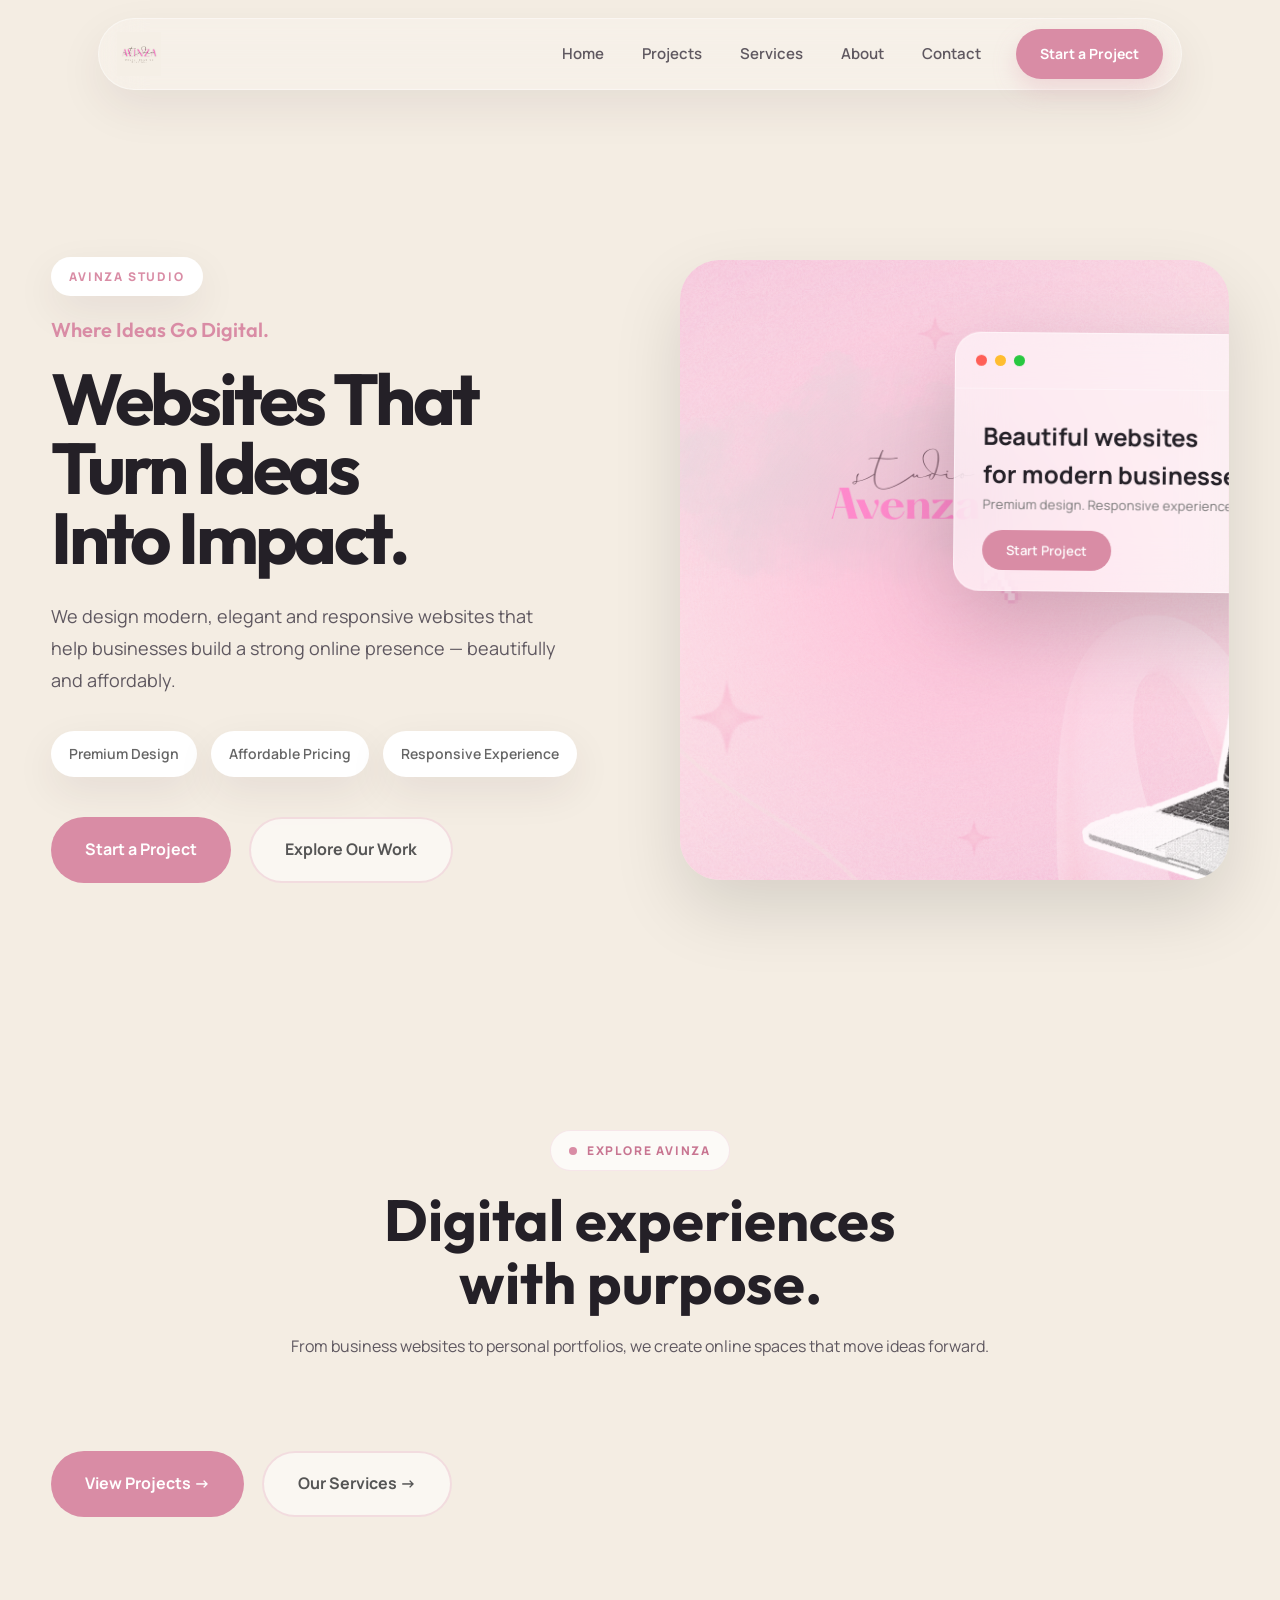
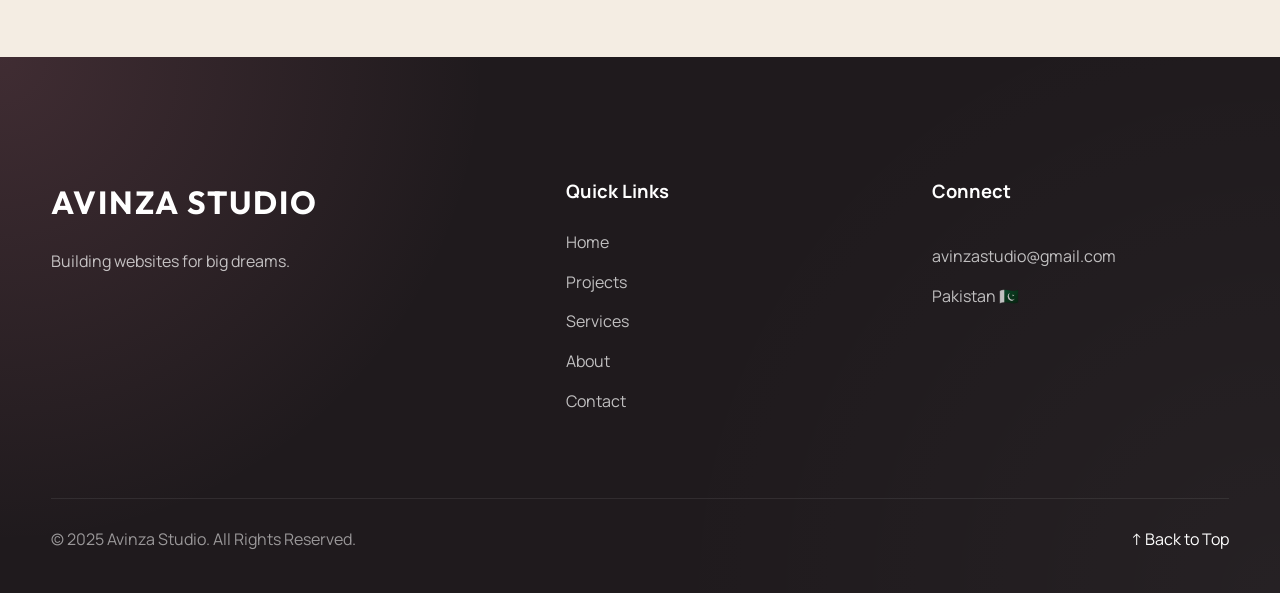
==== commit 27d957b5: "changed" ====
--- a/index.html
+++ b/index.html
@@ -1,1420 +1,215 @@
 <!DOCTYPE html>
 <html lang="en">
-
 <head>
-
-    <!-- Character Encoding -->
-    <meta charset="UTF-8">
-
-    <!-- Responsive -->
-    <meta name="viewport" content="width=device-width, initial-scale=1.0">
-
-    <!-- Website Title -->
-    <title>Avinza Studio | Where Ideas Go Digital.</title>
-
-    <!-- Favicon -->
-    <link rel="icon" href="images/logo.png">
-
-    <!-- Google Fonts -->
-    <link rel="preconnect" href="https://fonts.googleapis.com">
-
-    <link rel="preconnect" href="https://fonts.gstatic.com" crossorigin>
-
-    <link href="https://fonts.googleapis.com/css2?family=Manrope:wght@300;400;500;600;700;800&family=Outfit:wght@300;400;500;600;700;800&display=swap" rel="stylesheet">
-
-    <!-- CSS -->
-    <link rel="stylesheet" href="css/style.css">
-    <link rel="stylesheet" href="css/animations.css">
-    <link rel="stylesheet" href="css/responsive.css">
-
+  <meta charset="UTF-8">
+  <meta name="viewport" content="width=device-width, initial-scale=1.0">
+  <title>Avinza Studio | Where Ideas Go Digital.</title>
+
+  <link rel="icon" href="images/logo.png">
+  <link rel="stylesheet" href="css/style.css">
+  <link rel="stylesheet" href="css/animations.css">
+  <link rel="stylesheet" href="css/responsive.css">
 </head>
 
 <body>
+
 <div class="cursor-glow"></div>
-  <header>
-
-    <div class="container">
-
-        <nav class="navbar">
-
-            <a href="#home" class="logo">
-
-                <img src="images/logo.png" alt="Avinza Logo">
-
+
+<header>
+  <div class="container">
+    <nav class="navbar">
+
+      <a href="index.html" class="logo">
+        <img src="images/logo.png" alt="Avinza Logo">
+      </a>
+
+      <ul class="nav-links">
+        <li><a class="active" href="index.html">Home</a></li>
+        <li><a href="projects.html">Projects</a></li>
+        <li><a href="services.html">Services</a></li>
+        <li><a href="about.html">About</a></li>
+        <li><a href="contact.html">Contact</a></li>
+      </ul>
+
+      <a href="contact.html" class="cta-btn">
+        Start a Project
+      </a>
+
+    </nav>
+  </div>
+</header>
+
+<main>
+
+<section class="hero" id="home">
+  <div class="container hero-container">
+
+    <div class="hero-content">
+
+      <span class="hero-tag">AVINZA STUDIO</span>
+
+      <p class="hero-subtitle">
+        Where Ideas Go Digital.
+      </p>
+
+      <h1>
+        Websites That<br>
+        Turn Ideas<br>
+        Into Impact.
+      </h1>
+
+      <p class="hero-description">
+        We design modern, elegant and responsive websites
+        that help businesses build a strong online presence —
+        beautifully and affordably.
+      </p>
+
+      <div class="hero-features">
+        <span>Premium Design</span>
+        <span>Affordable Pricing</span>
+        <span>Responsive Experience</span>
+      </div>
+
+      <div class="hero-buttons">
+        <a href="contact.html" class="primary-btn">
+          Start a Project
+        </a>
+
+        <a href="projects.html" class="secondary-btn">
+          Explore Our Work
+        </a>
+      </div>
+
+    </div>
+
+    <div class="hero-image">
+
+      <div class="browser">
+
+        <div class="browser-top">
+          <div class="traffic">
+            <span class="red"></span>
+            <span class="yellow"></span>
+            <span class="green"></span>
+          </div>
+
+          <span class="browser-address">
+            avinza.studio
+          </span>
+        </div>
+
+        <div class="browser-screen">
+
+          <div class="mini-content">
+
+            <h2>
+              Beautiful websites
+              <br>
+              for modern businesses.
+            </h2>
+
+            <p class="mini-description">
+              Premium design. Responsive experience. Real impact.
+            </p>
+
+            <a href="contact.html" class="mini-btn">
+              Start Project
             </a>
 
-            <ul class="nav-links">
-
-    <li>
-        <a href="#home">Home</a>
-    </li>
-
-    <li>
-        <a href="#projects">Projects</a>
-    </li>
-
-    <li>
-        <a href="#services">Services</a>
-    </li>
-
-    <li>
-        <a href="#about">About</a>
-    </li>
-
-    <li>
-        <a href="#contact">Contact</a>
-    </li>
-
-</ul>
-            <a href="#contact" class="cta-btn">
-
-                Start a Project
-
-            </a>
-
-        </nav>
-
-    </div>
-
-</header>
-<!-- =========================================
-HERO
-========================================= -->
-
-<section class="hero" id="home">
-
-    <div class="container hero-container">
-
-        <!-- LEFT -->
-
-        <div class="hero-content">
-
-            <span class="hero-tag">
-
-                AVINZA STUDIO
-
-            </span>
-
-            <p class="hero-subtitle">
-
-                Where Ideas Go Digital.
-
-            </p>
-
-            <h1>
-
-                Websites That
-                <br>
-                Turn Ideas
-                <br>
-                Into Impact.
-
-            </h1>
-
-            <p class="hero-description">
-
-                We design modern, elegant and responsive websites
-                that help businesses build a strong online presence—
-                beautifully and affordably.
-
-            </p>
-
-            <div class="hero-features">
-
-                <span>Premium Design</span>
-
-                <span>Affordable Pricing</span>
-
-                <span>Responsive Experience</span>
-
-            </div>
-
-            <div class="hero-buttons">
-
-    <a href="#contact" class="primary-btn">
-
-        Start a Project
-
-    </a>
-
-    <a href="#projects" class="secondary-btn">
-
-        Explore Our Work
-
-    </a>
-
-</div>
+          </div>
+
         </div>
 
-       <!-- RIGHT -->
-
-<div class="hero-image">
-<!-- Premium Background Bubbles -->
-
-<div class="bubble bubble-1"></div>
-<div class="bubble bubble-2"></div>
-<div class="bubble bubble-3"></div>
-<div class="bubble bubble-4"></div>
-<div class="bubble bubble-5"></div>
-    <div class="browser">
-
-        <div class="browser-top">
-
-            <div class="traffic">
-
-                <span class="red"></span>
-                <span class="yellow"></span>
-                <span class="green"></span>
-
-            </div>
-
-            <span class="browser-address">
-                avinza.studio
-            </span>
-
-        </div>
-
-        <div class="browser-screen">
-
-            <div class="mini-nav">
-
-                <div class="mini-logo">
-                    AVINZA
-                </div>
-
-                <div class="mini-menu">
-
-                    <span>Home</span>
-                    <span>Projects</span>
-                    <span>About</span>
-
-                </div>
-
-            </div>
-
-            <div class="mini-content">
-
-    <h4>
-
-        Websites That
+      </div>
+
+    </div>
+
+  </div>
+</section>
+
+<section class="featured-project">
+  <div class="container">
+
+    <div class="section-heading">
+
+      <span>EXPLORE AVINZA</span>
+
+      <h2>
+        Digital experiences
         <br>
-        Turn Ideas
-        <br>
-        Into Impact.
-
-    </h4>
-
-    <p class="mini-description">
-
-        Beautiful websites for modern businesses.
-
-    </p>
-
-    <button class="mini-btn">
-
-        Start Project
-
-    </button>
-
-    <div class="mini-card">
-
-        <div class="card-top">
-
-            <div class="card-icon"></div>
-
-            <div>
-
-                <h5>Modern UI</h5>
-
-                <span>Premium Experience</span>
-
-            </div>
-
-        </div>
-
-        <div class="progress">
-
-            <div class="progress-fill"></div>
-
-        </div>
-
-    </div>
-    <!-- Floating Glass Cards -->
-
-<div class="floating-card card-rating">
-
-    <h4>★★★★★</h4>
-
-    <p>4.9 Client Rating</p>
-
-</div>
-
-<div class="floating-card card-responsive">
-
-    <h4>Responsive</h4>
-
-    <p>Desktop • Tablet • Mobile</p>
-
-</div>
-
-<div class="floating-card card-speed">
-
-    <h4>Fast Delivery</h4>
-
-    <p>7–10 Days</p>
-
-</div>
-    <!-- Floating Cards -->
-
-
-    <div class="mini-stats">
-
-        <span>Responsive</span>
-
-        <span>Affordable</span>
-
-        <span>Fast</span>
-
-    </div>
-
-</div>
-
-        </div>
-
-    </div>
-
-</div>
-
-</div>
-
-</div>
+        with purpose.
+      </h2>
+
+      <p>
+        From business websites to personal portfolios,
+        we create online spaces that move ideas forward.
+      </p>
+
+    </div>
+
+    <div class="hero-buttons">
+
+      <a href="projects.html" class="primary-btn">
+        View Projects →
+      </a>
+
+      <a href="services.html" class="secondary-btn">
+        Our Services →
+      </a>
+
+    </div>
+
+  </div>
 </section>
-<!-- =========================================
-FEATURED PROJECT
-========================================= -->
-
-<section class="featured-project" id="projects">
-
-    <div class="container">
-
-        <div class="section-heading">
-
-            <span>FEATURED PROJECTS</span>
-
-            <h2>Work We're Proud Of</h2>
-
-            <p>
-                Every project is handcrafted with premium design,
-                performance and responsiveness.
-            </p>
-
-        </div>
-
-        <!-- =======================
-        PROJECT 01
-        ======================== -->
-
-        <div class="project-showcase">
-
-            <div class="project-desktop">
-
-                <div class="camera"></div>
-
-                <img src="images/voicerise-desktop.webp.png"
-                     alt="VoiceRise Desktop">
-
-                <div class="project-mobile">
-
-                    <img src="images/voicerise-mobile.webp.png"
-                         alt="VoiceRise Mobile">
-
-                </div>
-
-            </div>
-
-            <div class="project-info">
-
-                <span class="project-label">
-
-                    VoiceRise English Academy
-
-                </span>
-
-                <h3>
-
-                    Modern Educational Website
-
-                </h3>
-
-                <p>
-
-                    A clean and modern website designed for an English
-                    academy with a premium user experience,
-                    responsive layouts and performance focused development.
-
-                </p>
-
-                <a href="https://sapino-bano.github.io/VoiceRise-English-Academy/"
-                   target="_blank"
-                   class="project-btn">
-
-                    View Live Website →
-
-                </a>
-
-                <div class="project-value">
-
-                    <strong>
-
-                        This complete business website was designed
-                        and developed for only
-
-                        <span>Rs. 5,000*</span>
-
-                    </strong>
-
-                    <p>
-
-                        Our goal is simple:
-                        Deliver premium-quality websites at prices
-                        small businesses can actually afford.
-
-                    </p>
-
-                    <small>
-
-                        *Domain & hosting not included.
-
-                    </small>
-
-                </div>
-
-                <a href="#contact"
-                   class="project-contact-btn">
-
-                    Let's Build Yours →
-
-                </a>
-
-                <div class="project-tags">
-
-                    <span>HTML</span>
-                    <span>CSS</span>
-                    <span>JavaScript</span>
-                    <span>Responsive</span>
-
-                </div>
-
-            </div>
-
-        </div>
-
-        <!-- =======================
-        PROJECT 02
-        ======================== -->
-
-        <div class="project-showcase">
-
-            <div class="project-desktop">
-
-                <div class="camera"></div>
-
-                <img src="images/avinza-desktop.png"
-                     alt="Avinza Portfolio Desktop">
-
-                <div class="project-mobile">
-
-                    <img src="images/avinza-mobile.png"
-                         alt="Avinza Portfolio Mobile">
-
-                </div>
-
-            </div>
-
-            <div class="project-info">
-
-                <span class="project-label">
-
-                    Portfolio Sample
-
-                </span>
-
-                <h3>
-
-                    This Website
-
-                </h3>
-
-                <p>
-
-                    You're currently exploring one of our own creations.
-                    Every section, animation and interaction was carefully
-                    designed to demonstrate the level of quality we can
-                    deliver for your business or personal brand.
-
-                </p>
-
-                <div class="project-value">
-
-                    <strong>
-
-                        Premium portfolios like this start from
-
-                        <span>Rs. 8,000*</span>
-
-                    </strong>
-
-                    <p>
-
-                        Looking for a portfolio that leaves a lasting
-                        first impression?
-
-                        We create modern, responsive and premium
-                        portfolio websites tailored to your
-                        personal brand.
-
-                    </p>
-
-                    <small>
-
-                        *Domain & hosting not included.
-
-                    </small>
-
-                </div>
-
-                <a href="#contact"
-                   class="project-contact-btn">
-
-                    Let's Build Yours →
-
-                </a>
-
-                <div class="project-tags">
-
-                    <span>Portfolio</span>
-                    <span>Responsive</span>
-                    <span>Premium Design</span>
-                    <span>Personal Branding</span>
-
-                </div>
-
-            </div>
-
-        </div>
-<!-- =======================
-FABLE & INK
-======================== -->
-
-<div class="project-showcase">
-
-    <div class="project-desktop">
-
-        <div class="camera"></div>
-
-        <img src="images/fable-ink-desktop.png"
-             alt="Fable and Ink website desktop preview">
-
-        <div class="project-mobile">
-
-            <img src="images/fable-ink-mobile.png"
-                 alt="Fable and Ink website mobile preview">
-
-        </div>
-
-    </div>
-
-    <div class="project-info">
-
-        <span class="project-label">
-            Fable &amp; Ink
-        </span>
-
-        <h3>Independent Publishing Website</h3>
-
-        <p>
-            An elegant multi-page publishing website with a refined literary
-            style, responsive design, book collections, author pages,
-            journal content, and interactive contact sections.
-        </p>
-
-        <a href="https://avinzastudio-blip.github.io/fable---ink/"
-           target="_blank"
-           rel="noopener"
-           class="project-btn">
-
-            View Live Website →
-
+
+</main>
+
+<footer class="footer">
+
+  <div class="container">
+
+    <div class="footer-content">
+
+      <div class="footer-brand">
+        <h2>AVINZA STUDIO</h2>
+        <p>Building websites for big dreams.</p>
+      </div>
+
+      <div class="footer-links">
+        <h3>Quick Links</h3>
+
+        <ul>
+          <li><a href="index.html">Home</a></li>
+          <li><a href="projects.html">Projects</a></li>
+          <li><a href="services.html">Services</a></li>
+          <li><a href="about.html">About</a></li>
+          <li><a href="contact.html">Contact</a></li>
+        </ul>
+      </div>
+
+      <div class="footer-contact">
+        <h3>Connect</h3>
+
+        <a href="mailto:avinzastudio@gmail.com">
+          avinzastudio@gmail.com
         </a>
 
-        <div class="project-value">
-
-            <strong>
-                This complete multi-page website starts from
-
-                <span>Rs. 15,000*</span>
-            </strong>
-
-            <p>
-                Perfect for publishers, writers, bookstores,
-                and creative brands wanting a premium online presence.
-            </p>
-
-            <small>*Domain &amp; hosting not included.</small>
-
-        </div>
-
-        <a href="#contact" class="project-contact-btn">
-            Let's Build Yours →
-        </a>
-
-        <div class="project-tags">
-            <span>HTML</span>
-            <span>CSS</span>
-            <span>JavaScript</span>
-            <span>Multi-Page</span>
-            <span>Responsive</span>
-        </div>
-
-    </div>
-
-</div>
-
-<!-- =======================
-BAKERY
-======================== -->
-
-<div class="project-showcase">
-
-    <div class="project-desktop">
-
-        <div class="camera"></div>
-
-        <img src="images/bakery-desktop.png"
-             alt="Bakery website desktop preview">
-
-        <div class="project-mobile">
-
-            <img src="images/bakery-mobile.png"
-                 alt="Bakery website mobile preview">
-
-        </div>
-
-    </div>
-
-    <div class="project-info">
-
-        <span class="project-label">
-            Bakery Website
-        </span>
-
-        <h3>Delicious Bakery Website</h3>
-
-        <p>
-            A warm, inviting, and modern bakery website created to showcase
-            fresh products, signature treats, business information,
-            and an easy way for customers to get in touch.
-        </p>
-
-        <a href="https://avinzastudio-blip.github.io/bakery-web/"
-           target="_blank"
-           rel="noopener"
-           class="project-btn">
-
-            View Live Website →
-
-        </a>
-
-        <div class="project-value">
-
-            <strong>
-                A beautiful bakery website starts from
-
-                <span>Rs. 8,000*</span>
-            </strong>
-
-            <p>
-                Ideal for bakeries, cafés, home businesses,
-                restaurants, and food brands.
-            </p>
-
-            <small>*Domain &amp; hosting not included.</small>
-
-        </div>
-
-        <a href="#contact" class="project-contact-btn">
-            Let's Build Yours →
-        </a>
-
-        <div class="project-tags">
-            <span>HTML</span>
-            <span>CSS</span>
-            <span>Responsive</span>
-            <span>Food Business</span>
-        </div>
-
-    </div>
-
-</div>
-
-<!-- =======================
-DOCTOR WEB
-======================== -->
-
-<div class="project-showcase">
-
-    <div class="project-desktop">
-
-        <div class="camera"></div>
-
-        <img src="images/doctor-web-desktop.png"
-             alt="Doctor website desktop preview">
-
-        <div class="project-mobile">
-
-            <img src="images/doctor-web-mobile.png"
-                 alt="Doctor website mobile preview">
-
-        </div>
-
-    </div>
-
-    <div class="project-info">
-
-        <span class="project-label">
-            Doctor Web
-        </span>
-
-        <h3>Professional Healthcare Website</h3>
-
-        <p>
-            A clean, trustworthy medical website designed to help doctors,
-            clinics, and healthcare professionals present their services,
-            experience, contact details, and appointment information.
-        </p>
-
-        <a href="https://avinzastudio-blip.github.io/doctor-web/"
-           target="_blank"
-           rel="noopener"
-           class="project-btn">
-
-            View Live Website →
-
-        </a>
-
-        <div class="project-value">
-
-            <strong>
-                A professional doctor website starts from
-
-                <span>Rs. 12,000*</span>
-            </strong>
-
-            <p>
-                Designed for doctors, clinics, dental practices,
-                therapists, and healthcare businesses.
-            </p>
-
-            <small>*Domain &amp; hosting not included.</small>
-
-        </div>
-
-        <a href="#contact" class="project-contact-btn">
-            Let's Build Yours →
-        </a>
-
-        <div class="project-tags">
-            <span>HTML</span>
-            <span>CSS</span>
-            <span>Healthcare</span>
-            <span>Responsive</span>
-        </div>
-
-    </div>
-
-</div>
-
-<!-- =======================
-INTERIOR DESIGN
-======================== -->
-
-<div class="project-showcase">
-
-    <div class="project-desktop">
-
-        <div class="camera"></div>
-
-        <img src="images/interior-design-desktop.png"
-             alt="Interior design website desktop preview">
-
-        <div class="project-mobile">
-
-            <img src="images/interior-design-mobile.png"
-                 alt="Interior design website mobile preview">
-
-        </div>
-
-    </div>
-
-    <div class="project-info">
-
-        <span class="project-label">
-            Interior Design Web
-        </span>
-
-        <h3>Modern Interior Design Website</h3>
-
-        <p>
-            A visually focused interior design website that highlights
-            stylish spaces, design services, portfolio work,
-            and a refined brand experience across all screen sizes.
-        </p>
-
-        <a href="https://avinzastudio-blip.github.io/interior-design-web/"
-           target="_blank"
-           rel="noopener"
-           class="project-btn">
-
-            View Live Website →
-
-        </a>
-
-        <div class="project-value">
-
-            <strong>
-                A premium design portfolio starts from
-
-                <span>Rs. 12,000*</span>
-            </strong>
-
-            <p>
-                Ideal for interior designers, architects,
-                decorators, studios, and creative businesses.
-            </p>
-
-            <small>*Domain &amp; hosting not included.</small>
-
-        </div>
-
-        <a href="#contact" class="project-contact-btn">
-            Let's Build Yours →
-        </a>
-
-        <div class="project-tags">
-            <span>HTML</span>
-            <span>CSS</span>
-            <span>Portfolio</span>
-            <span>Responsive</span>
-        </div>
-
-    </div>
-
-</div>
-
-<!-- =======================
-NOVA NEST
-======================== -->
-
-<div class="project-showcase">
-
-    <div class="project-desktop">
-
-        <div class="camera"></div>
-
-        <img src="images/nova-nest-desktop.png"
-             alt="Nova Nest website desktop preview">
-
-        <div class="project-mobile">
-
-            <img src="images/nova-nest-mobile.png"
-                 alt="Nova Nest website mobile preview">
-
-        </div>
-
-    </div>
-
-    <div class="project-info">
-
-        <span class="project-label">
-            Nova Nest
-        </span>
-
-        <h3>Creative Portfolio Website</h3>
-
-        <p>
-            A modern and polished portfolio website built to create
-            a strong first impression, showcase creative work,
-            and help a personal brand stand out online.
-        </p>
-
-        <a href="https://avinzastudio-blip.github.io/new-portfolio-web/"
-           target="_blank"
-           rel="noopener"
-           class="project-btn">
-
-            View Live Website →
-
-        </a>
-
-        <div class="project-value">
-
-            <strong>
-                A modern portfolio website starts from
-
-                <span>Rs. 8,000*</span>
-            </strong>
-
-            <p>
-                A strong choice for freelancers, creators,
-                professionals, and personal brands.
-            </p>
-
-            <small>*Domain &amp; hosting not included.</small>
-
-        </div>
-
-        <a href="#contact" class="project-contact-btn">
-            Let's Build Yours →
-        </a>
-
-        <div class="project-tags">
-            <span>HTML</span>
-            <span>CSS</span>
-            <span>JavaScript</span>
-            <span>Portfolio</span>
-            <span>Responsive</span>
-        </div>
-
-    </div>
-
-</div>
-        <!-- =======================
-        ENDING
-        ======================== -->
-
-        <!-- =======================
-MORE PROJECTS
-======================= -->
-
-<div class="projects-ending">
-
-    <span class="coming-badge">
-
-        More Projects
-
-    </span>
-
-    <h3>
-
-        More Projects.
-        More Success Stories.
-
-    </h3>
-
-    <p>
-
-        Every successful project becomes another story in our portfolio.
-
-    </p>
-
-    <h4>
-
-        Your business could be our next success story.
-
-    </h4>
-
-    <div class="coming-grid">
-
-        <div class="coming-card">
-
-            <div class="coming-overlay">
-
-                🔒 Coming Soon
-
-            </div>
-
-        </div>
-
-        <div class="coming-card">
-
-            <div class="coming-overlay">
-
-                ⭐ Reserved For You
-
-            </div>
-
-        </div>
-
-    </div>
-
-    <a href="#contact" class="coming-btn">
-
-        Let's Build Yours →
-
-    </a>
-
-</div>
-
-    </div>
-
-</section>
-
-<section class="services" id="services">
-
-    <div class="container">
-
-        <div class="section-heading">
-
-            <span>OUR SERVICES</span>
-
-            <h2>What We Can Build For You</h2>
-
-            <p>
-                Whether you're starting from scratch or upgrading an existing
-                website, we create modern digital experiences that help your
-                brand stand out.
-            </p>
-
-        </div>
-
-        <div class="services-grid">
-
-            <!-- Service 1 -->
-
-            <div class="service-card">
-
-                <div class="service-icon">🌐</div>
-
-                <h3>Business Websites</h3>
-
-                <p>
-                    Professional websites for businesses, startups,
-                    restaurants, shops, academies and local brands.
-                </p>
-
-            </div>
-
-            <!-- Service 2 -->
-
-            <div class="service-card">
-
-                <div class="service-icon">💼</div>
-
-                <h3>Portfolio Websites</h3>
-
-                <p>
-                    Modern portfolios for freelancers, students,
-                    professionals and creators who want to showcase
-                    their work beautifully.
-                </p>
-
-            </div>
-
-            <!-- Service 3 -->
-
-            <div class="service-card">
-
-                <div class="service-icon">🎓</div>
-
-                <h3>Educational Websites</h3>
-
-                <p>
-                    Websites designed for schools, academies,
-                    coaching centres and educational institutions
-                    with a premium learning experience.
-                </p>
-
-            </div>
-
-            <!-- Service 4 -->
-
-            <div class="service-card">
-
-                <div class="service-icon">🚀</div>
-
-                <h3>Custom Websites</h3>
-
-                <p>
-                    Have a unique idea?
-                    We build fully custom websites tailored to your
-                    goals, audience and business requirements.
-                </p>
-
-            </div>
-
-        </div>
-<div class="services-target">
-
-    <h3>Perfect For</h3>
-
-    <div class="target-grid">
-
-        <div class="target-item">🎓 Educational Institutes</div>
-
-        <div class="target-item">💼 Small Businesses</div>
-
-        <div class="target-item">👨‍💻 Freelancers</div>
-
-        <div class="target-item">🧑‍💼 Professionals</div>
-
-        <div class="target-item">✨ Personal Brands</div>
-
-        <div class="target-item">🚀 Startups</div>
-
-    </div>
-
-</div>
-        <div class="services-footer">
-
-            <p>
-
-                Don't see exactly what you're looking for?
-
-                <strong>
-                    Let's discuss your idea and build something
-                    uniquely yours.
-                </strong>
-
-            </p>
-
-        </div>
-
-    </div>
-
-</section>
-<section class="about-studio" id="about">
-
-    <div class="about-overlay">
-
-        <div class="container">
-
-            <div class="section-heading">
-
-                <span>ABOUT AVINZA STUDIO</span>
-
-                <h2>Building Websites for Big Dreams.</h2>
-
-            </div>
-
-            <div class="about-content">
-
-                <p>
-
-                    At Avinza Studio, we believe every business,
-                    creator and professional deserves a website
-                    they can proudly call their own.
-
-                </p>
-
-                <p>
-
-                    Too many talented people postpone building
-                    their online presence because premium
-                    websites often come with premium price tags.
-
-                    <strong>We're here to change that.</strong>
-
-                </p>
-
-                <p>
-
-                    Our mission is simple — deliver modern,
-                    responsive and high-quality websites at
-                    prices individuals, freelancers, students
-                    and growing businesses can actually afford,
-                    without compromising on quality.
-
-                </p>
-
-                <p>
-
-                    Every website we build is handcrafted with
-                    care because we know it is much more than
-                    just a website.
-
-                    <strong>
-
-                        It is someone's dream, passion and often
-                        the first step towards something bigger.
-
-                    </strong>
-
-                </p>
-
-            </div>
-
-            <div class="about-grid">
-
-                <div class="about-card">
-
-                    <h3>Premium Design</h3>
-
-                    <p>
-                        Clean, elegant and modern websites
-                        designed to leave a lasting impression.
-                    </p>
-
-                </div>
-
-                <div class="about-card">
-
-                    <h3>Performance First</h3>
-
-                    <p>
-                        Fast, responsive and optimized
-                        for every screen.
-                    </p>
-
-                </div>
-
-                <div class="about-card">
-
-                    <h3>Affordable Quality</h3>
-
-                    <p>
-                        Premium experiences without
-                        premium agency pricing.
-                    </p>
-
-                </div>
-
-                <div class="about-card">
-
-                    <h3>Built With Purpose</h3>
-
-                    <p>
-                        Every project receives the same
-                        attention, creativity and dedication.
-                    </p>
-
-                </div>
-
-            </div>
-
-            <blockquote class="about-quote">
-
-                "Great ideas deserve a great online presence —
-                regardless of budget."
-
-                <span>— Avinza Studio</span>
-
-            </blockquote>
-
-        </div>
-
-    </div>
-
-</section>
-<section class="contact" id="contact">
-
-    <div class="container">
-
-        <div class="contact-wrapper">
-
-            <!-- Left -->
-
-            <div class="contact-info">
-
-                <span>LET'S CONNECT</span>
-
-                <h2>
-
-                    Let's Build Something
-                    Amazing Together.
-
-                </h2>
-
-                <p>
-
-                    Whether you have a complete vision or just
-                    the beginning of an idea, we'd love to hear
-                    from you.
-
-                </p>
-
-                <div class="contact-cards">
-
-                    <a href="mailto:avinzastudio@gmail.com" class="contact-card">
-
-                        <h4>Email</h4>
-
-                        <p>avinzastudio@gmail.com</p>
-
-                    </a>
-
-                    <div class="contact-card">
-
-                        <h4>Location</h4>
-
-                        <p>Pakistan</p>
-
-                    </div>
-
-                    <a href="https://www.instagram.com/avinzastudio?utm_source=qr&igsh=NDVqdWRyMW4xcWEy"
-                       target="_blank"
-                       class="contact-card">
-
-                        <h4>Instagram</h4>
-
-                        <p>@avinzastudio</p>
-
-                    </a>
-
-                </div>
-
-                <small>
-
-                    We usually reply within 24 hours.
-
-                </small>
-
-            </div>
-
-            <!-- Right -->
-
-            <div class="contact-form">
-
-<form action="https://formsubmit.co/avinzastudio@gmail.com" method="POST">
-
-<input type="hidden" name="_subject" value="New Website Inquiry - Avinza Studio">
-
-<input type="hidden" name="_captcha" value="false">
-
-<input type="hidden" name="_template" value="table">
-
-
-
-<input
-type="text"
-name="name"
-placeholder="Your Name"
-required>
-
-<input
-type="email"
-name="email"
-placeholder="Email Address"
-required>
-
-
-<textarea
-name="message"
-rows="7"
-placeholder="Tell us about your project..."
-required></textarea>
-<button type="submit">
-
-Send Inquiry →
-
-</button>
-
-</form>
-
-</div>
-        </div>
-
-    </div>
-
-</section>
-<footer class="footer">
-
-    <div class="footer-logo-bg">
-
-        <img src="images/logo.png" alt="Avinza Studio Logo">
-
-    </div>
-
-    <div class="container">
-
-        <div class="footer-content">
-
-            <!-- Brand -->
-
-            <div class="footer-brand">
-
-                <h2>AVINZA STUDIO</h2>
-
-                <p>
-
-                    Building websites for big dreams.
-
-                    Premium websites crafted with purpose,
-                    creativity and affordability.
-
-                </p>
-
-            </div>
-
-            <!-- Quick Links -->
-
-            <div class="footer-links">
-
-                <h3>Quick Links</h3>
-
-                <ul>
-
-                    <li><a href="#home">Home</a></li>
-
-                    <li><a href="#projects">Projects</a></li>
-
-                    <li><a href="#services">Services</a></li>
-
-                    <li><a href="#about">About</a></li>
-
-                    <li><a href="#contact">Contact</a></li>
-
-                </ul>
-
-            </div>
-
-            <!-- Contact -->
-
-            <div class="footer-contact">
-
-                <h3>Connect</h3>
-
-                <a href="mailto:avinzastudio@gmail.com">
-
-                    avinzastudio@gmail.com
-
-                </a>
-
-                <a href="https://www.instagram.com/avinzastudio?utm_source=qr&igsh=NDVqdWRyMW4xcWEy"
-
-                   target="_blank">
-
-                    @avinzastudio
-
-                </a>
-
-                <span>Pakistan 🇵🇰</span>
-
-            </div>
-
-        </div>
-
-        <div class="footer-bottom">
-
-            <p>
-
-                © 2025 Avinza Studio. All Rights Reserved.
-
-            </p>
-
-            <a href="#home" class="back-top">
-
-                ↑ Back to Top
-
-            </a>
-
-        </div>
-
-    </div>
+        <span>Pakistan 🇵🇰</span>
+      </div>
+
+    </div>
+
+    <div class="footer-bottom">
+      <p>© 2025 Avinza Studio. All Rights Reserved.</p>
+      <a href="index.html">↑ Back to Top</a>
+    </div>
+
+  </div>
 
 </footer>
+
 <script src="js/main.js"></script>
 <script src="js/animation.js"></script>
 
 </body>
-
 </html>
--- a/css/style.css
+++ b/css/style.css
@@ -1791,4 +1791,105 @@
         padding: 8px 14px;
         font-size: 12px;
     }
+}
+/* Fix page headings hiding behind navbar */
+
+header {
+  z-index: 9999;
+}
+
+main {
+  padding-top: 90px;
+}
+
+.page-hero {
+  padding-top: 100px;
+}
+
+@media (max-width: 768px) {
+  main {
+    padding-top: 75px;
+  }
+
+  .page-hero {
+    padding-top: 80px;
+  }
+}
+@media (max-width: 768px) {
+
+  header {
+    position: relative;
+    z-index: 9999;
+  }
+
+  .navbar {
+    display: flex;
+    flex-wrap: wrap;
+    align-items: center;
+    justify-content: space-between;
+  }
+
+  .nav-links {
+    display: flex !important;
+    flex-direction: row;
+    justify-content: space-between;
+    align-items: center;
+    gap: 8px;
+    width: 100%;
+    padding: 14px 0;
+    margin: 0;
+    background: transparent !important;
+    border-radius: 0 !important;
+    box-shadow: none !important;
+    transform: none !important;
+    position: static !important;
+  }
+
+  .nav-links li {
+    display: block;
+  }
+
+  .nav-links li a {
+    font-size: 11px;
+    white-space: nowrap;
+  }
+
+  .cta-btn {
+    display: none;
+  }
+}
+@media (max-width: 768px) {
+  .hero {
+    padding-top: 45px !important;
+  }
+
+  .hero-content {
+    margin-top: 0 !important;
+  }
+}
+@media (max-width: 768px) {
+
+  header {
+    padding: 0 !important;
+  }
+
+  .navbar {
+    min-height: 75px !important;
+    padding: 8px 14px !important;
+    border-radius: 35px !important;
+  }
+
+  .logo img {
+    width: 48px !important;
+    height: auto;
+  }
+
+  .nav-links {
+    padding: 8px 0 !important;
+    gap: 5px !important;
+  }
+
+  .nav-links li a {
+    font-size: 10px !important;
+  }
 }
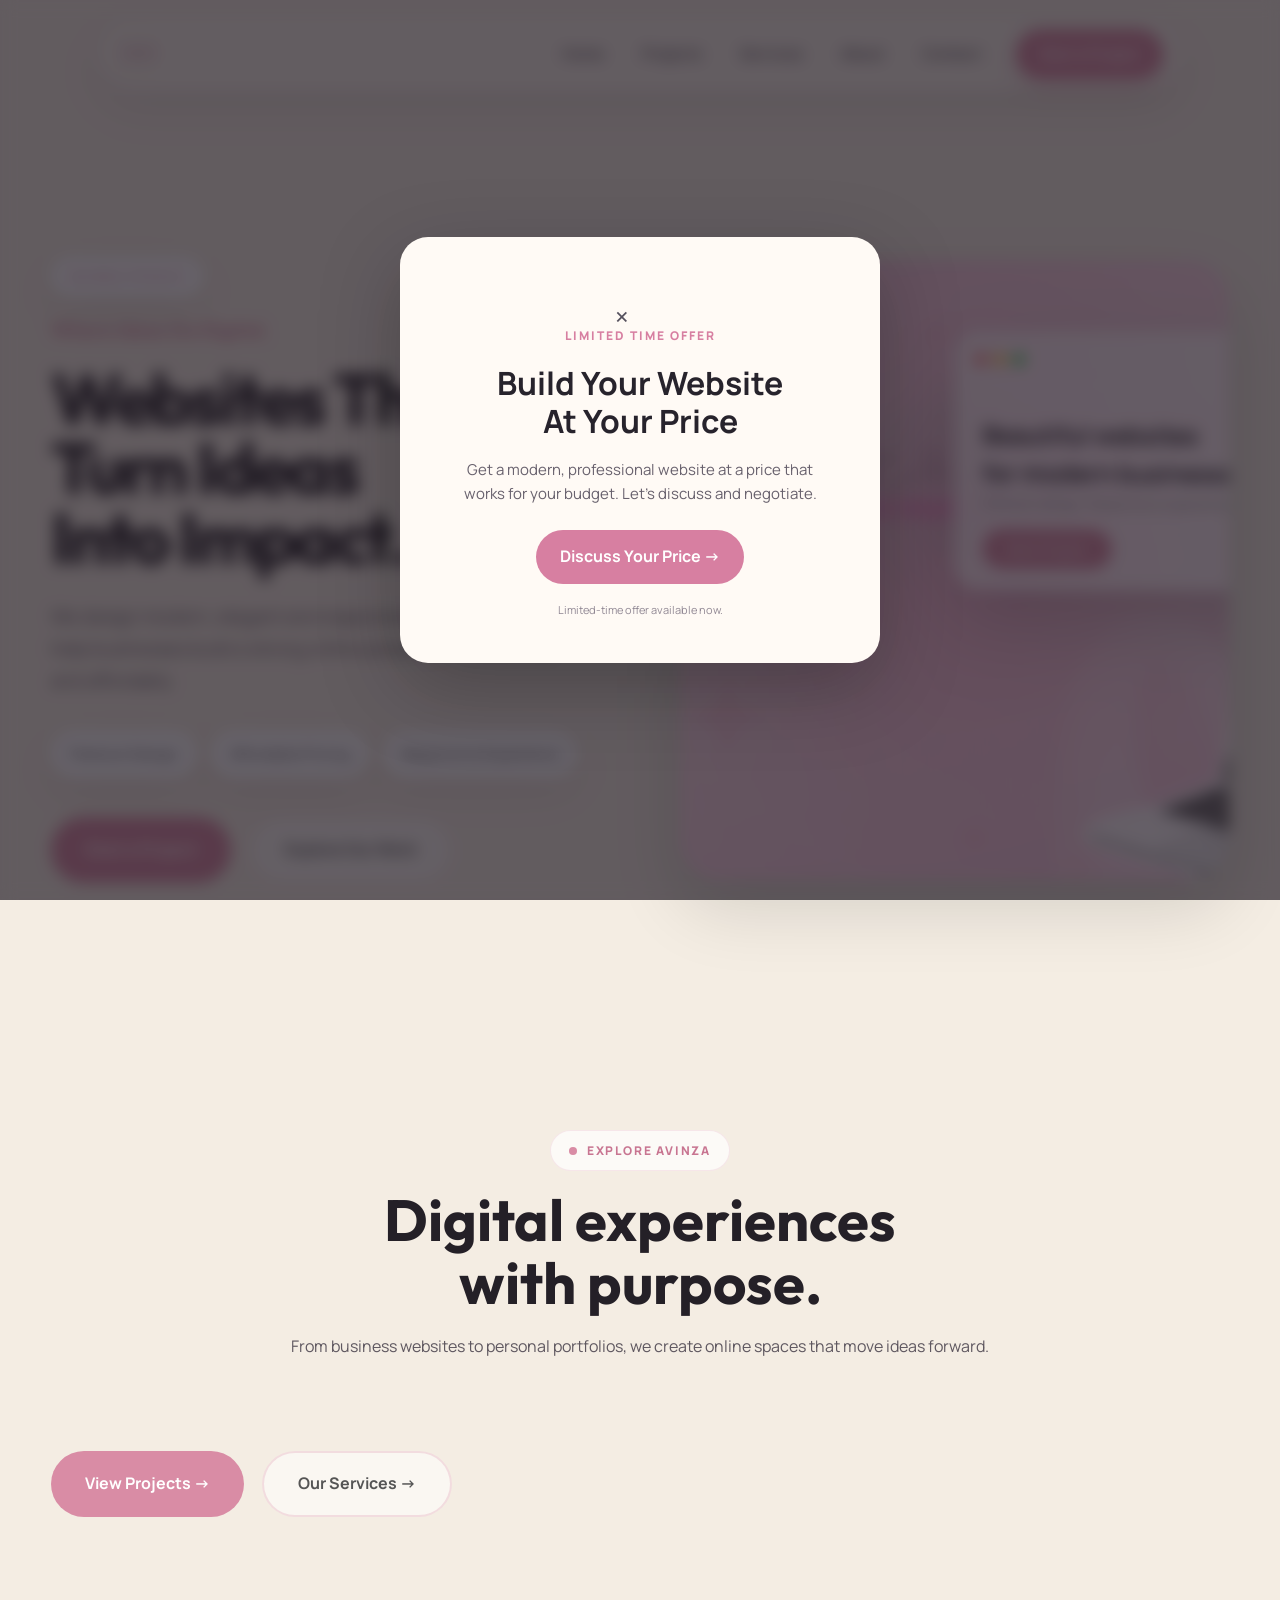
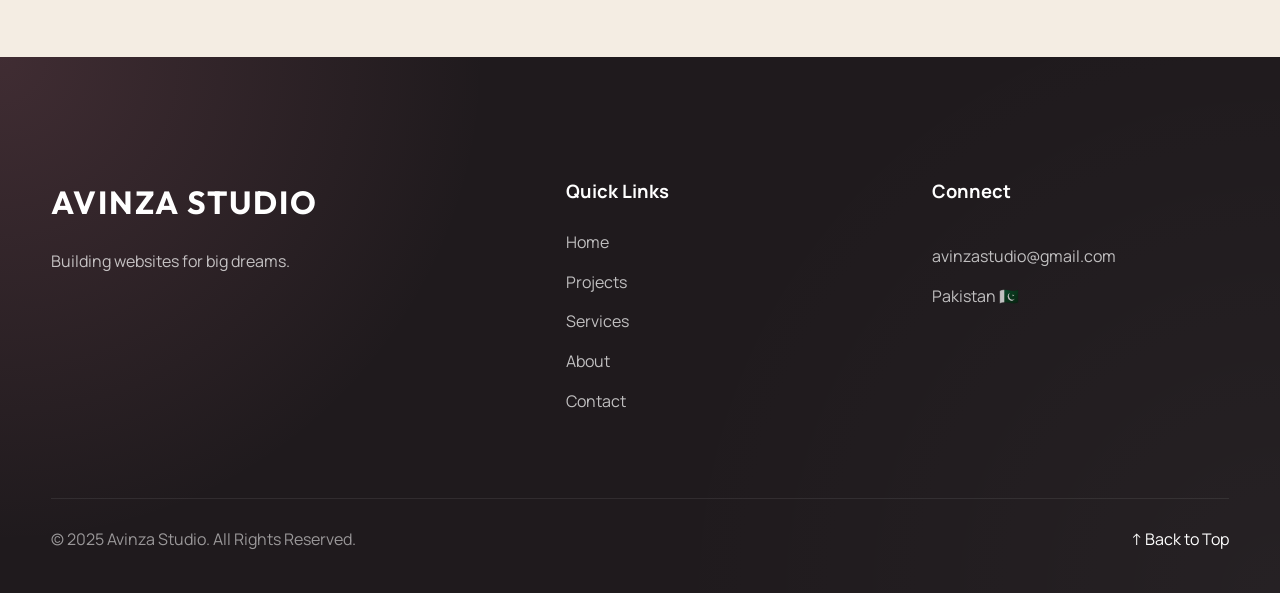
==== commit fa814e28: "updated" ====
--- a/index.html
+++ b/index.html
@@ -210,6 +210,37 @@
 
 <script src="js/main.js"></script>
 <script src="js/animation.js"></script>
-
+<div class="offer-overlay" id="offerPopup">
+
+  <div class="offer-popup">
+
+    <button class="offer-close" id="closeOffer">×</button>
+
+    <span class="offer-badge">
+      LIMITED TIME OFFER
+    </span>
+
+    <h2>
+      Build Your Website
+      <br>
+      At Your Price
+    </h2>
+
+    <p>
+      Get a modern, professional website at a price
+      that works for your budget. Let's discuss and negotiate.
+    </p>
+
+    <a href="contact.html" class="offer-button">
+      Discuss Your Price →
+    </a>
+
+    <small>
+      Limited-time offer available now.
+    </small>
+
+  </div>
+
+</div>
 </body>
 </html>
--- a/css/style.css
+++ b/css/style.css
@@ -1892,4 +1892,99 @@
   .nav-links li a {
     font-size: 10px !important;
   }
+}
+/* Limited Time Offer Popup */
+
+.offer-overlay {
+  position: fixed;
+  inset: 0;
+  z-index: 99999;
+  display: none;
+  align-items: center;
+  justify-content: center;
+  padding: 20px;
+  background: rgba(20, 15, 25, 0.65);
+  backdrop-filter: blur(8px);
+}
+
+.offer-overlay.show-offer {
+  display: flex;
+}
+
+.offer-popup {
+  position: relative;
+  width: min(100%, 480px);
+  padding: 45px 30px;
+  text-align: center;
+  background: #fffaf5;
+  border-radius: 28px;
+  box-shadow: 0 25px 80px rgba(0, 0, 0, 0.25);
+}
+
+.offer-close {
+  position: absolute;
+  top: 12px;
+  right: 18px;
+  border: 0;
+  background: transparent;
+  color: #55505d;
+  font-size: 28px;
+  cursor: pointer;
+}
+
+.offer-badge {
+  display: block;
+  margin-bottom: 18px;
+  color: #d77fa1;
+  font-size: 12px;
+  font-weight: 800;
+  letter-spacing: 2px;
+}
+
+.offer-popup h2 {
+  margin: 0 0 18px;
+  color: #27232c;
+  font-size: 32px;
+  line-height: 1.2;
+}
+
+.offer-popup p {
+  margin: 0 auto 24px;
+  max-width: 360px;
+  color: #68616d;
+  font-size: 15px;
+  line-height: 1.6;
+}
+
+.offer-button {
+  display: inline-block;
+  padding: 14px 24px;
+  border-radius: 30px;
+  background: #d77fa1;
+  color: white;
+  font-weight: 700;
+  text-decoration: none;
+  transition: 0.3s ease;
+}
+
+.offer-button:hover {
+  background: #b95f82;
+  transform: translateY(-2px);
+}
+
+.offer-popup small {
+  display: block;
+  margin-top: 17px;
+  color: #918894;
+  font-size: 11px;
+}
+
+@media (max-width: 600px) {
+  .offer-popup {
+    padding: 40px 22px;
+  }
+
+  .offer-popup h2 {
+    font-size: 27px;
+  }
 }
